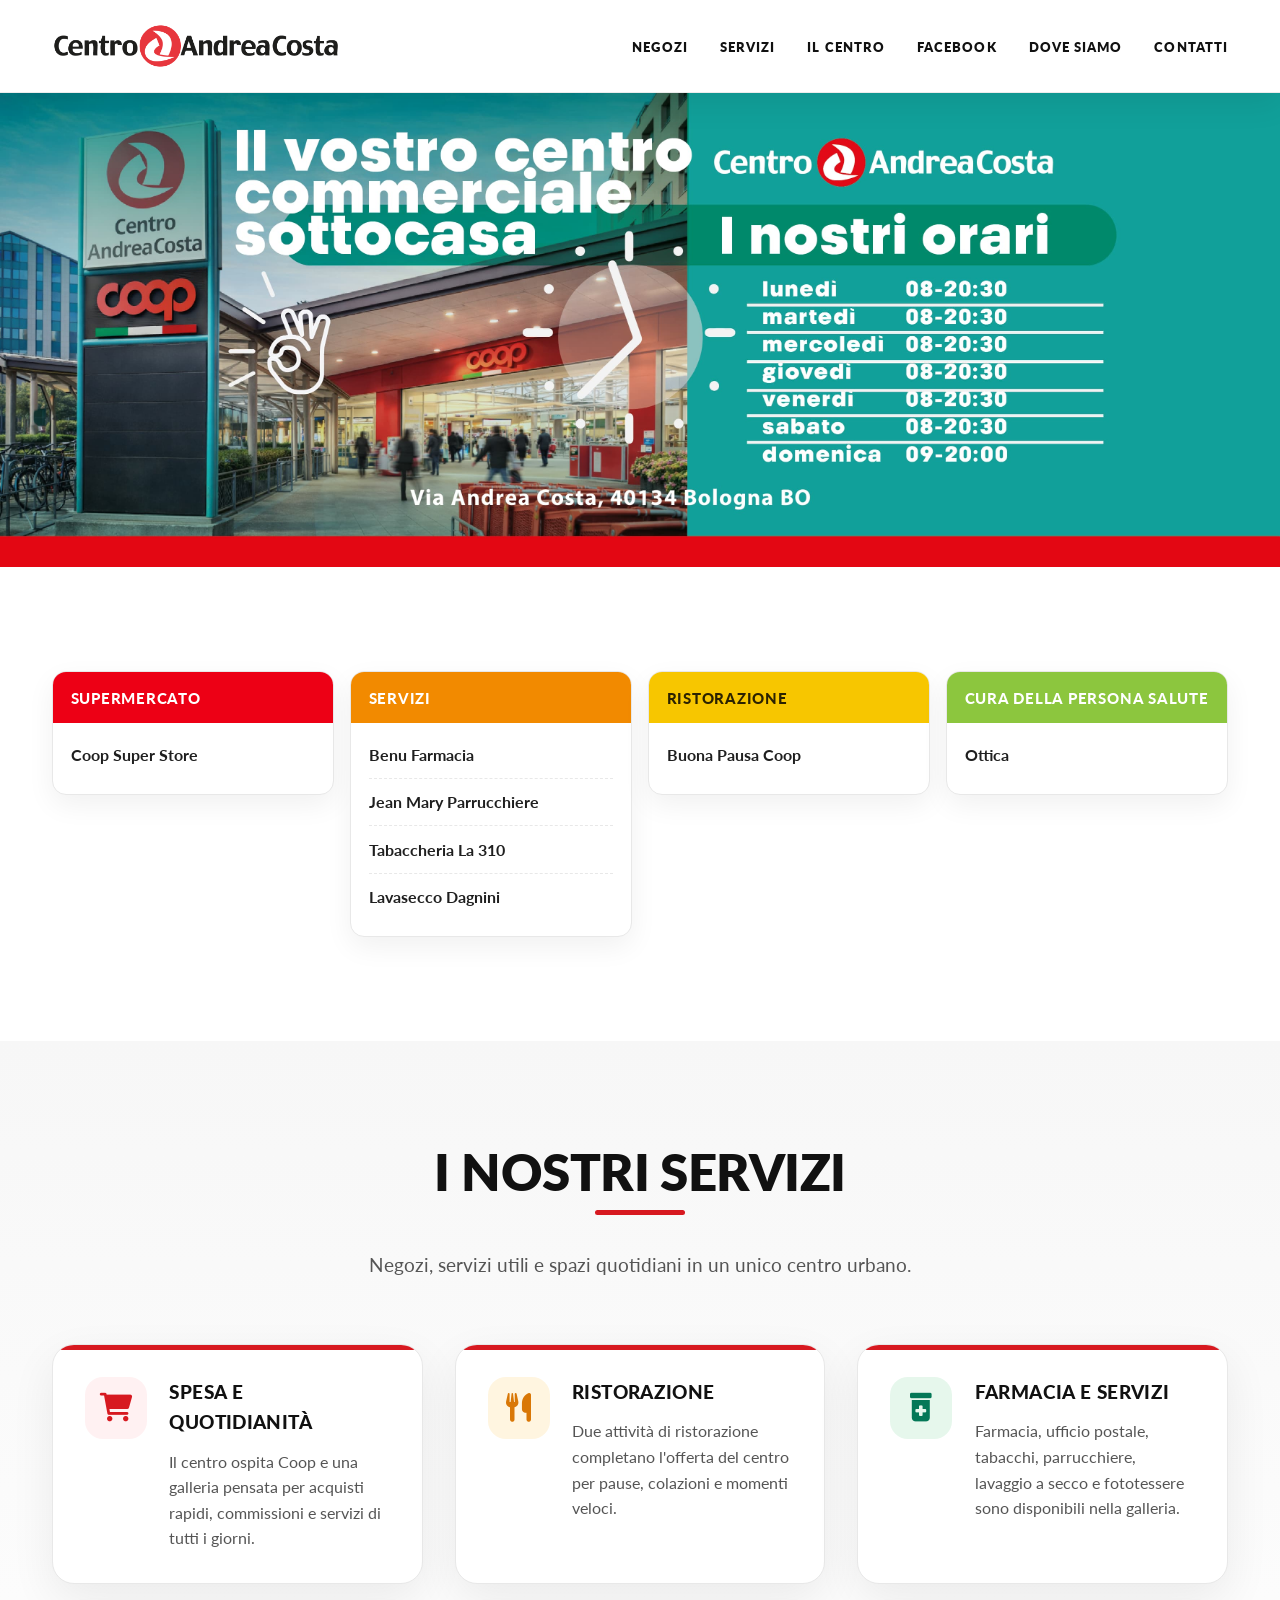
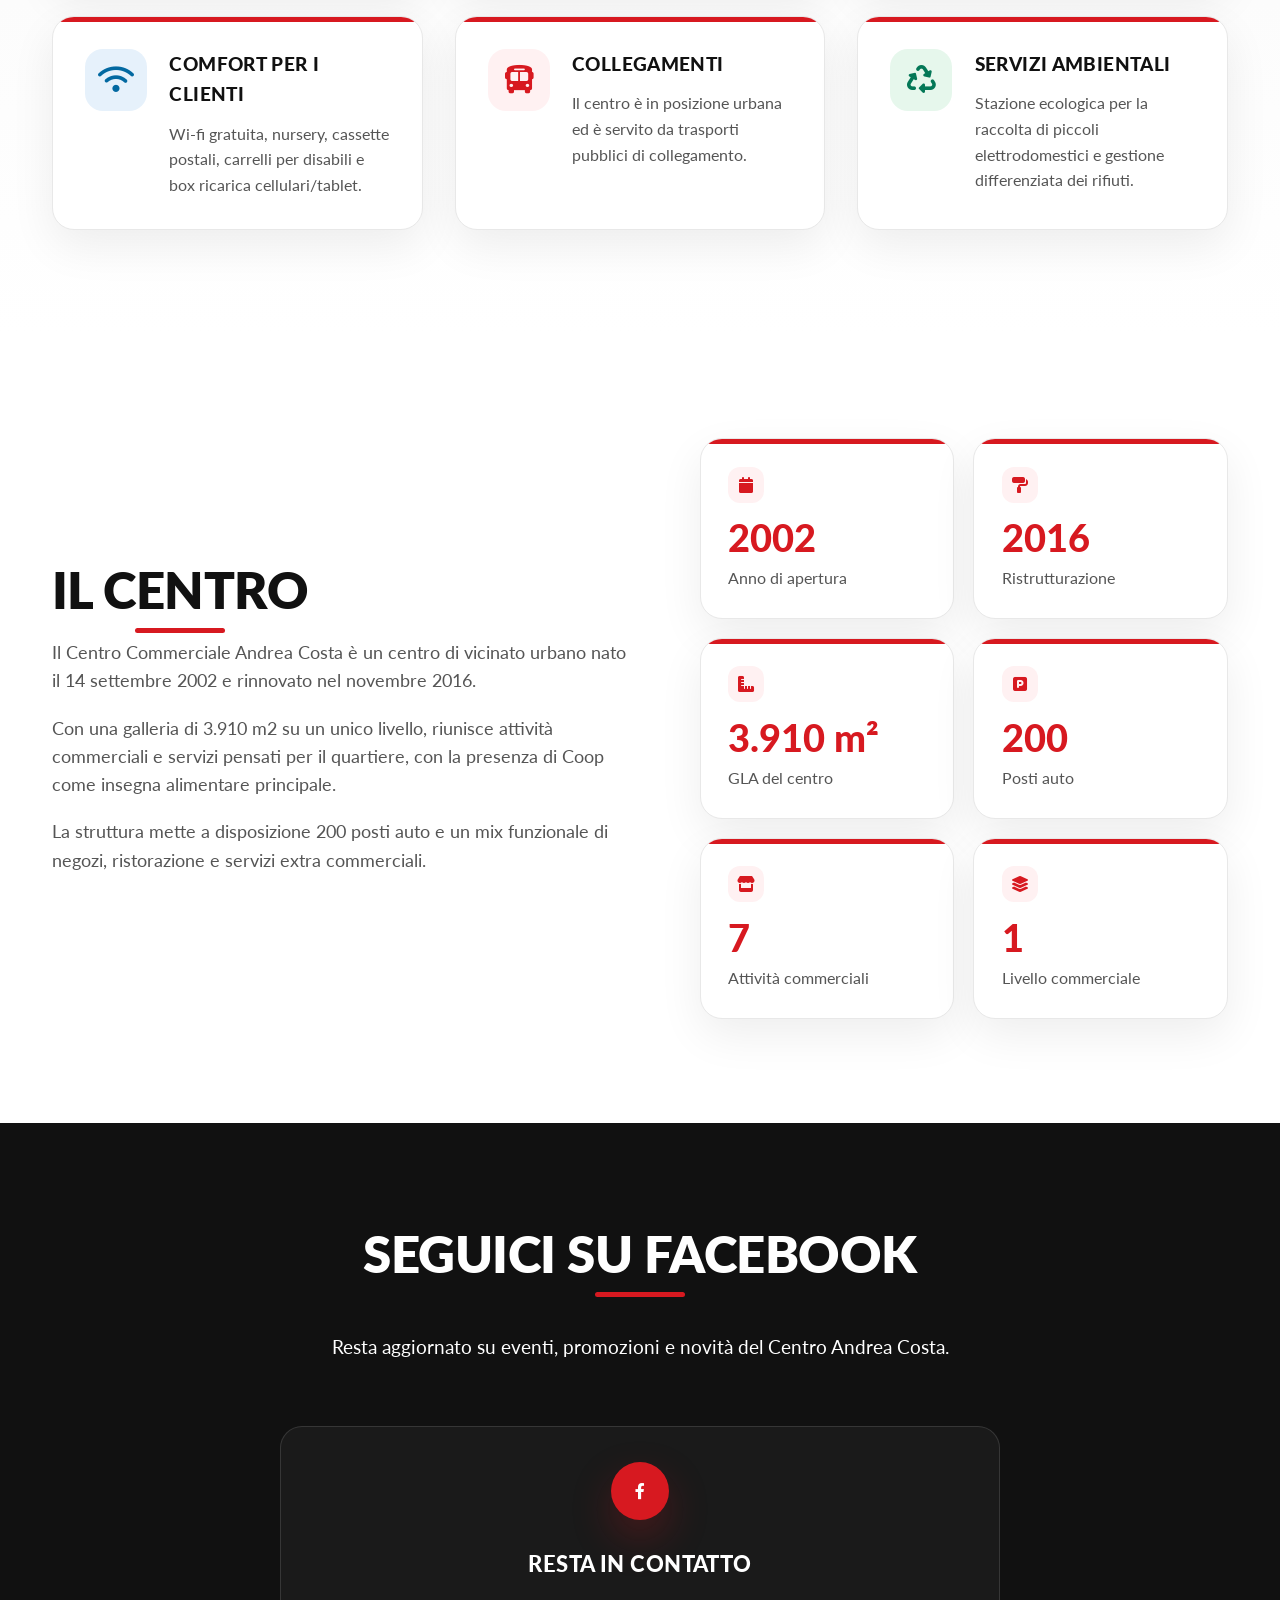
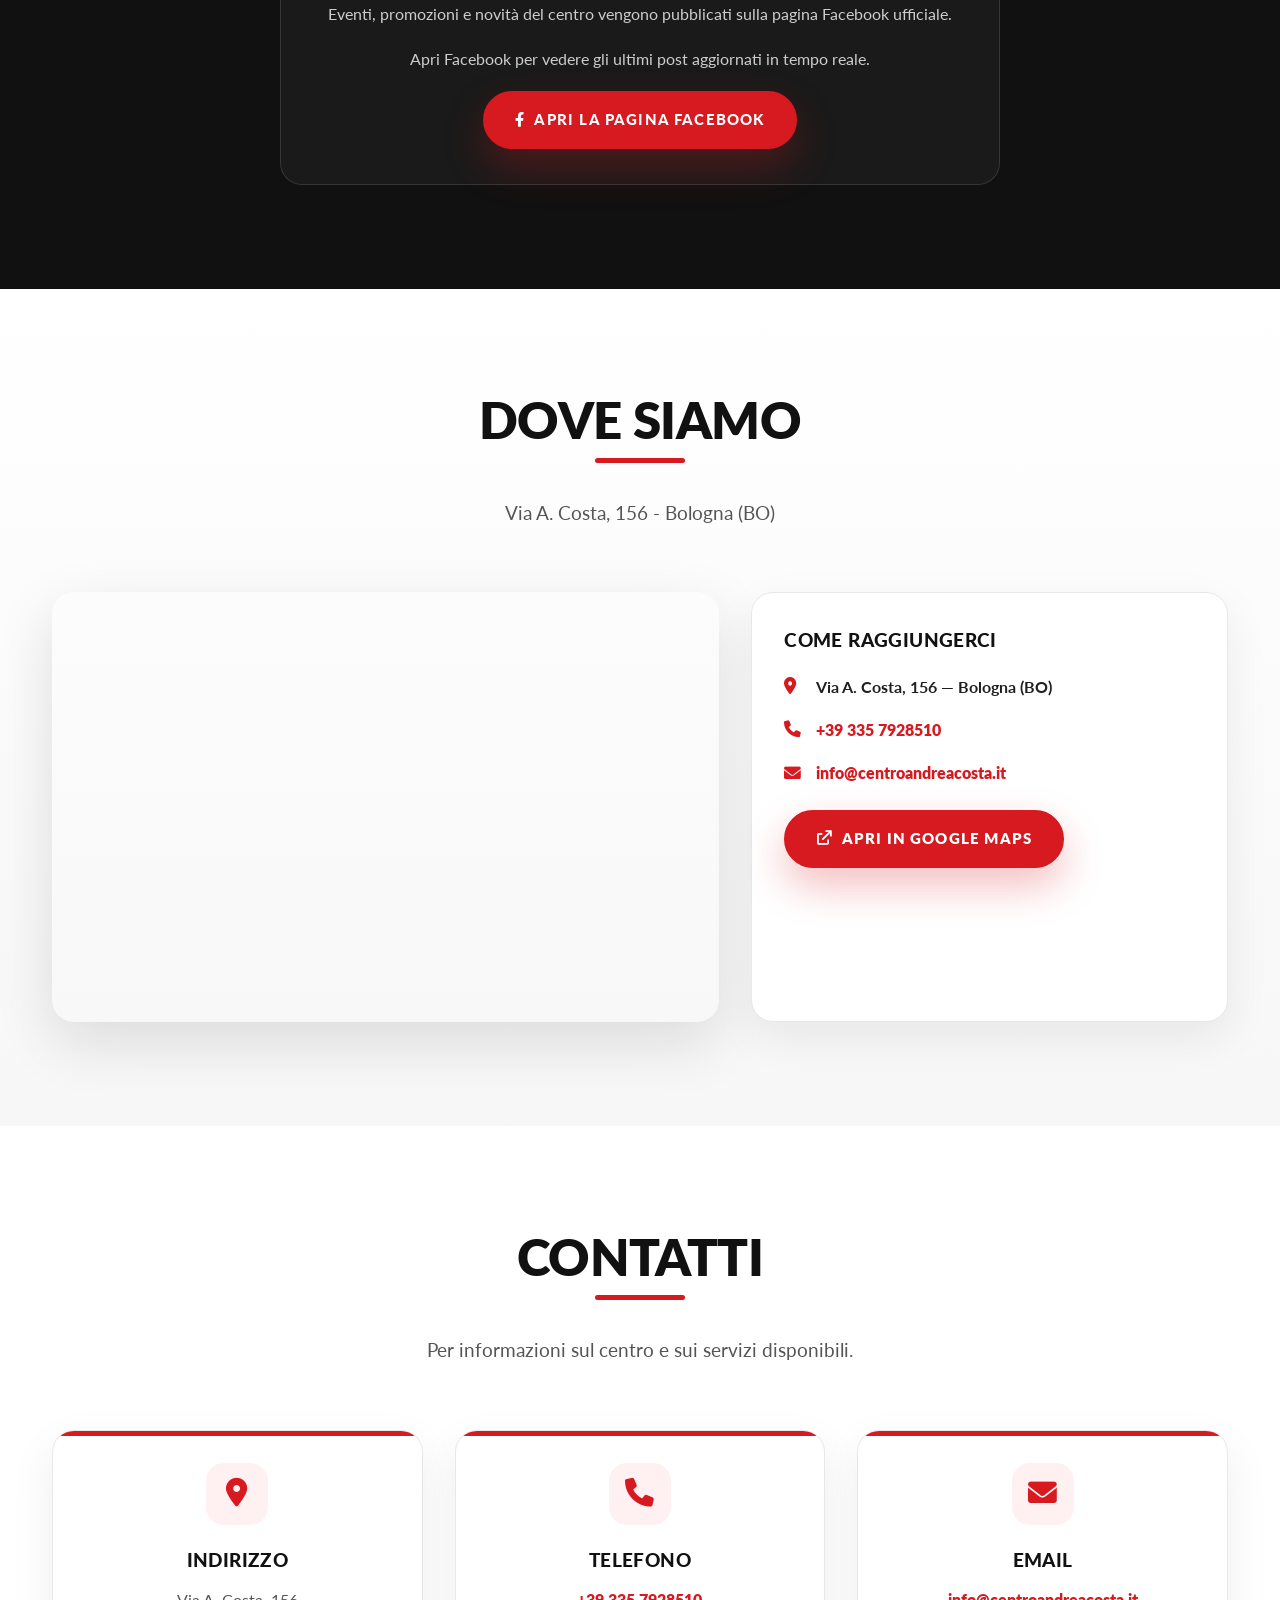
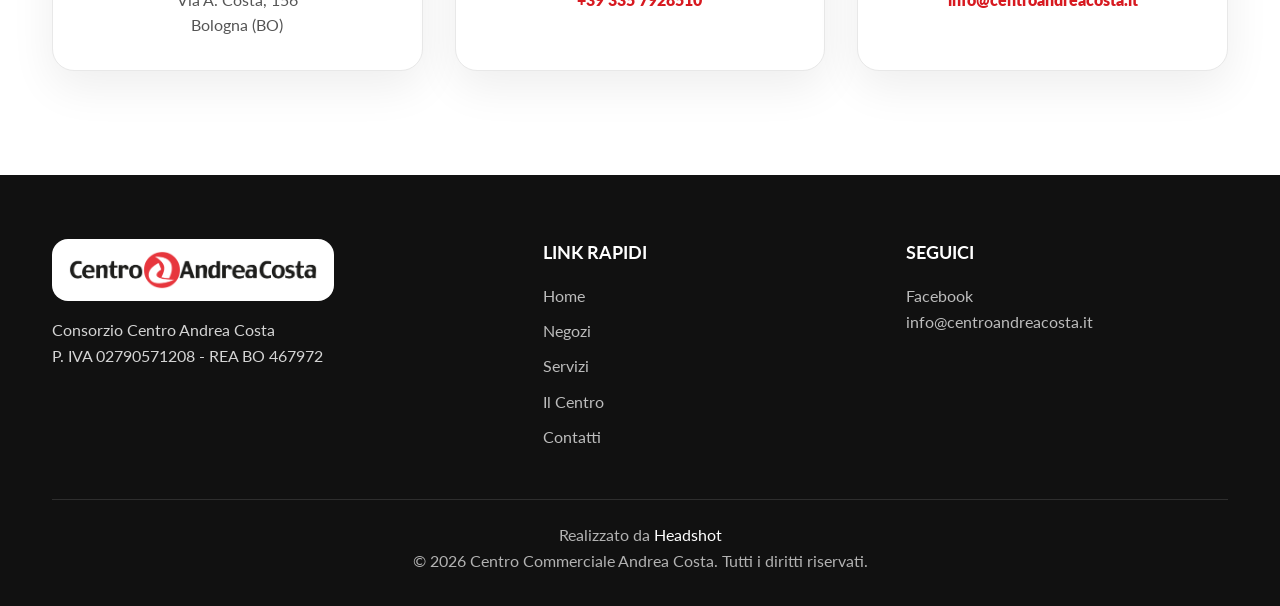
==== landing-costa/index.html @ 71405cd7 "fix contact links and facebook section" ====
<!DOCTYPE html>
<html lang="it">

<head>
    <meta charset="UTF-8">
    <meta name="viewport" content="width=device-width, initial-scale=1.0">
    <title>Centro Commerciale Andrea Costa - Bologna</title>
    <meta name="description" content="Centro Commerciale Andrea Costa a Bologna: negozi, servizi, Coop, contatti e aggiornamenti Facebook.">
    <link rel="preconnect" href="https://fonts.googleapis.com">
    <link rel="preconnect" href="https://fonts.gstatic.com" crossorigin>
    <link href="https://fonts.googleapis.com/css2?family=Lato:wght@300;400;700;900&display=swap" rel="stylesheet">
    <link rel="stylesheet" href="https://cdnjs.cloudflare.com/ajax/libs/font-awesome/6.0.0/css/all.min.css">
    <link rel="stylesheet" href="style.css">
</head>

<body>
    <header>
        <div class="container">
            <div class="logo">
                <a href="#home" aria-label="Centro Commerciale Andrea Costa">
                    <img src="assets/AC_loghi.png" alt="Centro Commerciale Andrea Costa">
                </a>
            </div>
            <button class="mobile-menu-btn" type="button" aria-label="Apri menu" aria-expanded="false" aria-controls="primary-nav">
                <i class="fas fa-bars" aria-hidden="true"></i>
            </button>
            <nav>
                <ul id="primary-nav">
                    <li><a href="#negozi">Negozi</a></li>
                    <li><a href="#servizi">Servizi</a></li>
                    <li><a href="#centro">Il Centro</a></li>
                    <li><a href="#facebook">Facebook</a></li>
                    <li><a href="#dove-siamo">Dove Siamo</a></li>
                    <li><a href="#contatti">Contatti</a></li>
                </ul>
            </nav>
        </div>
    </header>

    <section id="home" class="hero" aria-label="Centro Commerciale Andrea Costa">
        <img class="hero-banner" src="assets/costa-banner.jpg" alt="Centro Commerciale Andrea Costa" loading="eager" fetchpriority="high">
    </section>

    <section id="negozi" class="stores">
        <div class="container">
            <div class="stores-grid">
                <div class="store-group store-red">
                    <h3>Supermercato</h3>
                    <ul>
                        <li>Coop Super Store</li>
                    </ul>
                </div>
                <div class="store-group store-orange">
                    <h3>Servizi</h3>
                    <ul>
                        <li>Benu Farmacia</li>
                        <li>Jean Mary Parrucchiere</li>
                        <li>Tabaccheria La 310</li>
                        <li>Lavasecco Dagnini</li>
                    </ul>
                </div>
                <div class="store-group store-yellow">
                    <h3>Ristorazione</h3>
                    <ul>
                        <li>Buona Pausa Coop</li>
                    </ul>
                </div>
                <div class="store-group store-green">
                    <h3>Cura della persona salute</h3>
                    <ul>
                        <li>Ottica</li>
                    </ul>
                </div>
            </div>
        </div>
    </section>

    <section id="servizi" class="services">
        <div class="container">
            <div class="section-header">
                <h2 class="section-title">I Nostri Servizi</h2>
                <p class="section-subtitle">Negozi, servizi utili e spazi quotidiani in un unico centro urbano.</p>
            </div>
            <div class="services-grid">
                <article class="service-card">
                    <div class="icon-box"><i class="fas fa-cart-shopping" aria-hidden="true"></i></div>
                    <div class="service-content">
                        <h3>Spesa e quotidianità</h3>
                        <p>Il centro ospita Coop e una galleria pensata per acquisti rapidi, commissioni e servizi di tutti i giorni.</p>
                    </div>
                </article>
                <article class="service-card">
                    <div class="icon-box icon-box--amber"><i class="fas fa-utensils" aria-hidden="true"></i></div>
                    <div class="service-content">
                        <h3>Ristorazione</h3>
                        <p>Due attività di ristorazione completano l'offerta del centro per pause, colazioni e momenti veloci.</p>
                    </div>
                </article>
                <article class="service-card">
                    <div class="icon-box icon-box--mint"><i class="fas fa-prescription-bottle-medical" aria-hidden="true"></i></div>
                    <div class="service-content">
                        <h3>Farmacia e servizi</h3>
                        <p>Farmacia, ufficio postale, tabacchi, parrucchiere, lavaggio a secco e fototessere sono disponibili nella galleria.</p>
                    </div>
                </article>
                <article class="service-card">
                    <div class="icon-box icon-box--sky"><i class="fas fa-wifi" aria-hidden="true"></i></div>
                    <div class="service-content">
                        <h3>Comfort per i clienti</h3>
                        <p>Wi-fi gratuita, nursery, cassette postali, carrelli per disabili e box ricarica cellulari/tablet.</p>
                    </div>
                </article>
                <article class="service-card">
                    <div class="icon-box"><i class="fas fa-bus" aria-hidden="true"></i></div>
                    <div class="service-content">
                        <h3>Collegamenti</h3>
                        <p>Il centro è in posizione urbana ed è servito da trasporti pubblici di collegamento.</p>
                    </div>
                </article>
                <article class="service-card">
                    <div class="icon-box icon-box--mint"><i class="fas fa-recycle" aria-hidden="true"></i></div>
                    <div class="service-content">
                        <h3>Servizi ambientali</h3>
                        <p>Stazione ecologica per la raccolta di piccoli elettrodomestici e gestione differenziata dei rifiuti.</p>
                    </div>
                </article>
            </div>
        </div>
    </section>

    <section id="centro" class="about">
        <div class="container">
            <div class="about-grid">
                <div class="about-text">
                    <h2 class="section-title">Il Centro</h2>
                    <p>Il Centro Commerciale Andrea Costa è un centro di vicinato urbano nato il 14 settembre 2002 e rinnovato nel novembre 2016.</p>
                    <p>Con una galleria di 3.910 m2 su un unico livello, riunisce attività commerciali e servizi pensati per il quartiere, con la presenza di Coop come insegna alimentare principale.</p>
                    <p>La struttura mette a disposizione 200 posti auto e un mix funzionale di negozi, ristorazione e servizi extra commerciali.</p>
                </div>
                <div class="stats-grid">
                    <div class="stat-card">
                        <span class="stat-icon"><i class="fas fa-calendar" aria-hidden="true"></i></span>
                        <strong>2002</strong><p>Anno di apertura</p>
                    </div>
                    <div class="stat-card">
                        <span class="stat-icon"><i class="fas fa-paint-roller" aria-hidden="true"></i></span>
                        <strong>2016</strong><p>Ristrutturazione</p>
                    </div>
                    <div class="stat-card">
                        <span class="stat-icon"><i class="fas fa-ruler-combined" aria-hidden="true"></i></span>
                        <strong>3.910 m²</strong><p>GLA del centro</p>
                    </div>
                    <div class="stat-card">
                        <span class="stat-icon"><i class="fas fa-square-parking" aria-hidden="true"></i></span>
                        <strong>200</strong><p>Posti auto</p>
                    </div>
                    <div class="stat-card">
                        <span class="stat-icon"><i class="fas fa-store" aria-hidden="true"></i></span>
                        <strong>7</strong><p>Attività commerciali</p>
                    </div>
                    <div class="stat-card">
                        <span class="stat-icon"><i class="fas fa-layer-group" aria-hidden="true"></i></span>
                        <strong>1</strong><p>Livello commerciale</p>
                    </div>
                </div>
            </div>
        </div>
    </section>

    <section id="facebook" class="facebook">
        <div class="container">
            <div class="section-header">
                <h2 class="section-title">Seguici su Facebook</h2>
                <p class="section-subtitle">Resta aggiornato su eventi, promozioni e novità del Centro Andrea Costa.</p>
            </div>
            <div class="fb-info fb-info-single">
                <span class="fb-badge"><i class="fab fa-facebook-f" aria-hidden="true"></i></span>
                <h3>Resta in contatto</h3>
                <p>Eventi, promozioni e novità del centro vengono pubblicati sulla pagina Facebook ufficiale.</p>
                <p>Apri Facebook per vedere gli ultimi post aggiornati in tempo reale.</p>
                <a class="btn" href="https://www.facebook.com/CentroAndreaCosta/" target="_blank" rel="noopener noreferrer">
                    <i class="fab fa-facebook-f" aria-hidden="true"></i>Apri la pagina Facebook
                </a>
            </div>
        </div>
    </section>

    <section id="dove-siamo" class="location">
        <div class="container">
            <div class="section-header">
                <h2 class="section-title">Dove Siamo</h2>
                <p class="section-subtitle">Via A. Costa, 156 - Bologna (BO)</p>
            </div>
            <div class="location-grid">
                <iframe class="map-frame" title="Mappa Centro Commerciale Andrea Costa" loading="lazy" allowfullscreen src="https://www.google.com/maps?q=Via%20A.%20Costa%20156%20Bologna&output=embed"></iframe>
                <div class="location-card">
                    <h3>Come raggiungerci</h3>
                    <p class="row"><i class="fas fa-map-marker-alt" aria-hidden="true"></i>Via A. Costa, 156 &mdash; Bologna (BO)</p>
                    <p class="row"><i class="fas fa-phone" aria-hidden="true"></i><a href="tel:+393357928510">+39 335 7928510</a></p>
                    <p class="row"><i class="fas fa-envelope" aria-hidden="true"></i><a href="mailto:info@centroandreacosta.it">info@centroandreacosta.it</a></p>
                    <a class="btn" href="https://www.google.com/maps?q=Via+A.+Costa+156+Bologna" target="_blank" rel="noopener noreferrer">
                        <i class="fas fa-arrow-up-right-from-square" aria-hidden="true"></i>Apri in Google Maps
                    </a>
                </div>
            </div>
        </div>
    </section>

    <section id="contatti" class="contact">
        <div class="container">
            <div class="section-header">
                <h2 class="section-title">Contatti</h2>
                <p class="section-subtitle">Per informazioni sul centro e sui servizi disponibili.</p>
            </div>
            <div class="contact-grid">
                <div class="contact-card">
                    <div class="contact-icon"><i class="fas fa-map-marker-alt"></i></div>
                    <h3>Indirizzo</h3>
                    <p>Via A. Costa, 156<br>Bologna (BO)</p>
                </div>
                <div class="contact-card">
                    <div class="contact-icon"><i class="fas fa-phone"></i></div>
                    <h3>Telefono</h3>
                    <p><a href="tel:+393357928510">+39 335 7928510</a></p>
                </div>
                <div class="contact-card">
                    <div class="contact-icon"><i class="fas fa-envelope"></i></div>
                    <h3>Email</h3>
                    <p><a href="mailto:info@centroandreacosta.it">info@centroandreacosta.it</a></p>
                </div>
            </div>
        </div>
    </section>

    <footer>
        <div class="container">
            <div class="footer-content">
                <div class="footer-col">
                    <div class="footer-logo"><img src="assets/AC_loghi.png" alt="Centro Commerciale Andrea Costa"></div>
                    <p>Consorzio Centro Andrea Costa</p>
                    <p>P. IVA 02790571208 - REA BO 467972</p>
                </div>
                <div class="footer-col">
                    <h3>Link Rapidi</h3>
                    <ul>
                        <li><a href="#home">Home</a></li>
                        <li><a href="#negozi">Negozi</a></li>
                        <li><a href="#servizi">Servizi</a></li>
                        <li><a href="#centro">Il Centro</a></li>
                        <li><a href="#contatti">Contatti</a></li>
                    </ul>
                </div>
                <div class="footer-col">
                    <h3>Seguici</h3>
                    <p><a href="https://www.facebook.com/CentroAndreaCosta/" target="_blank" rel="noopener">Facebook</a></p>
                    <p><a href="mailto:info@centroandreacosta.it">info@centroandreacosta.it</a></p>
                </div>
            </div>
            <div class="footer-bottom">
                <p>Realizzato da <a href="https://www.headshotagency.it/" target="_blank" rel="noopener">Headshot</a></p>
                <p>&copy; <span id="current-year"></span> Centro Commerciale Andrea Costa. Tutti i diritti riservati.</p>
            </div>
        </div>
    </footer>

    <script src="script.js"></script>
</body>

</html>
---- landing-costa/style.css ----
:root {
    --primary-dark: #111111;
    --primary-red: #d71920;
    --accent-red: #ef233c;
    --text-dark: #1f1f1f;
    --text-medium: #555555;
    --text-light: #777777;
    --bg-white: #ffffff;
    --bg-light: #f7f7f7;
    --bg-soft-red: #fff1f2;
    --bg-soft-amber: #fff5e0;
    --bg-soft-mint: #e6f7ec;
    --bg-soft-sky: #e6f1fb;
    --tint-red: #d71920;
    --tint-amber: #d97706;
    --tint-mint: #047857;
    --tint-sky: #0369a1;
    --border-light: #e8e8e8;
    --font-main: 'Lato', 'Inter', -apple-system, BlinkMacSystemFont, sans-serif;
}

* {
    box-sizing: border-box;
    margin: 0;
    padding: 0;
}

html {
    scroll-behavior: smooth;
}

body {
    background: var(--bg-white);
    color: var(--text-dark);
    font-family: var(--font-main);
    line-height: 1.6;
    overflow-x: hidden;
}

.container {
    max-width: 1240px;
    margin: 0 auto;
    padding: 0 2rem;
}

:focus-visible {
    outline: 2px solid var(--primary-red);
    outline-offset: 3px;
    border-radius: 4px;
}

header {
    position: sticky;
    top: 0;
    z-index: 1000;
    background: rgba(255, 255, 255, 0.98);
    border-bottom: 1px solid rgba(17, 17, 17, 0.08);
    box-shadow: 0 10px 30px rgba(17, 17, 17, 0.08);
}

header .container {
    display: flex;
    align-items: center;
    justify-content: space-between;
    min-height: 92px;
}

.logo img {
    width: auto;
    height: 46px;
    display: block;
}

nav ul {
    display: flex;
    gap: 2rem;
    list-style: none;
}

nav a {
    color: var(--primary-dark);
    font-size: 0.84rem;
    font-weight: 800;
    letter-spacing: 0.08em;
    position: relative;
    text-decoration: none;
    text-transform: uppercase;
}

nav a::after {
    background: var(--primary-red);
    bottom: -8px;
    content: '';
    height: 3px;
    left: 0;
    position: absolute;
    transition: width 0.25s ease;
    width: 0;
}

nav a:hover::after,
nav a:focus-visible::after {
    width: 100%;
}

.mobile-menu-btn {
    background: none;
    border: 0;
    color: var(--primary-dark);
    cursor: pointer;
    display: none;
    font-size: 1.7rem;
}

.hero {
    background: var(--primary-dark);
    overflow: hidden;
    padding: 0;
    position: relative;
}

.hero-inner {
    position: relative;
    min-height: clamp(420px, 70vh, 640px);
    display: flex;
    align-items: flex-end;
    overflow: hidden;
}

.hero-banner {
    display: block;
    width: 100%;
    height: auto;
}

.hero-overlay {
    position: absolute;
    inset: 0;
    background: linear-gradient(180deg, rgba(0, 0, 0, 0.15) 0%, rgba(0, 0, 0, 0.55) 70%, rgba(17, 17, 17, 0.85) 100%);
}

.hero-content {
    position: relative;
    z-index: 1;
    color: var(--bg-white);
    padding: 3rem 0 3.5rem;
    width: 100%;
}

.hero-eyebrow {
    color: #ffb3b8;
    font-size: 0.82rem;
    font-weight: 900;
    letter-spacing: 0.18em;
    text-transform: uppercase;
    margin-bottom: 1rem;
}

.hero-title {
    color: var(--bg-white);
    font-size: clamp(2.4rem, 6vw, 4.4rem);
    font-weight: 900;
    letter-spacing: -0.02em;
    line-height: 1;
    margin-bottom: 1.4rem;
    text-transform: uppercase;
}

.hero-address {
    align-items: center;
    background: rgba(255, 255, 255, 0.12);
    border: 1px solid rgba(255, 255, 255, 0.18);
    border-radius: 999px;
    color: var(--bg-white);
    display: inline-flex;
    font-size: 0.95rem;
    font-weight: 700;
    gap: 0.55rem;
    margin-bottom: 1.8rem;
    padding: 0.55rem 1.1rem;
    backdrop-filter: blur(4px);
}

.hero-address i {
    color: #ffb3b8;
}

.hero-ctas {
    display: flex;
    flex-wrap: wrap;
    gap: 0.9rem;
}

.btn {
    background: var(--primary-red);
    border: 2px solid var(--primary-red);
    border-radius: 999px;
    box-shadow: 0 18px 40px rgba(215, 25, 32, 0.28);
    color: var(--bg-white);
    cursor: pointer;
    display: inline-flex;
    align-items: center;
    gap: 0.55rem;
    font-size: 0.92rem;
    font-weight: 900;
    letter-spacing: 0.08em;
    padding: 0.95rem 1.9rem;
    text-decoration: none;
    text-transform: uppercase;
    transition: transform 0.25s ease, box-shadow 0.25s ease, background 0.25s ease, color 0.25s ease, border-color 0.25s ease;
}

.btn:hover {
    background: var(--accent-red);
    border-color: var(--accent-red);
    box-shadow: 0 22px 52px rgba(215, 25, 32, 0.38);
    transform: translateY(-3px);
}

.btn-ghost {
    background: transparent;
    border-color: rgba(255, 255, 255, 0.7);
    box-shadow: none;
    color: var(--bg-white);
}

.btn-ghost:hover {
    background: var(--bg-white);
    border-color: var(--bg-white);
    color: var(--primary-dark);
    box-shadow: 0 18px 40px rgba(0, 0, 0, 0.25);
}

section {
    padding: 6.5rem 0;
}

.section-header {
    margin: 0 auto 4rem;
    max-width: 760px;
    text-align: center;
}

.section-title {
    color: var(--primary-dark);
    display: inline-block;
    font-size: clamp(2.2rem, 4vw, 3.3rem);
    font-weight: 800;
    letter-spacing: -0.01em;
    line-height: 1.05;
    margin-bottom: 1.4rem;
    position: relative;
    text-transform: uppercase;
}

.section-title::after {
    background: var(--primary-red);
    border-radius: 999px;
    bottom: -16px;
    content: '';
    height: 5px;
    left: 50%;
    position: absolute;
    transform: translateX(-50%);
    width: 90px;
}

.section-subtitle {
    color: var(--text-medium);
    font-size: 1.18rem;
    margin-top: 1.8rem;
}

.stores {
    background: var(--bg-white);
}

.stores-grid {
    align-items: start;
    display: grid;
    gap: 1rem;
    grid-template-columns: repeat(auto-fit, minmax(200px, 1fr));
}

.store-group {
    background: var(--bg-white);
    border: 1px solid var(--border-light);
    border-radius: 14px;
    box-shadow: 0 10px 28px rgba(17, 17, 17, 0.06);
    display: flex;
    flex-direction: column;
    overflow: hidden;
    transition: transform 0.25s ease, box-shadow 0.25s ease;
}

.store-group:hover {
    box-shadow: 0 18px 44px rgba(17, 17, 17, 0.12);
    transform: translateY(-4px);
}

.store-group h3 {
    color: var(--bg-white);
    font-size: 0.95rem;
    font-weight: 900;
    letter-spacing: 0.05em;
    padding: 0.85rem 1.1rem;
    text-transform: uppercase;
}

.store-group ul {
    flex: 1;
    list-style: none;
    padding: 0.5rem 1.15rem 1rem;
}

.store-group li {
    border-bottom: 1px dashed var(--border-light);
    color: var(--text-dark);
    font-size: 1rem;
    font-weight: 700;
    padding: 0.65rem 0;
}

.store-group li:last-child {
    border-bottom: 0;
}

.store-red h3 { background: #ed0015; }
.store-orange h3 { background: #f28a00; }
.store-yellow h3 { background: #f7c600; color: #2b2200; }
.store-green h3 { background: #8cc63e; }
.store-pink h3 { background: #dc4f9b; }

.services {
    background: linear-gradient(180deg, var(--bg-light), var(--bg-white));
}

.services-grid {
    display: grid;
    gap: 2rem;
    grid-template-columns: repeat(auto-fit, minmax(290px, 1fr));
}

.service-card,
.stat-card,
.contact-card {
    background: var(--bg-white);
    border: 1px solid var(--border-light);
    border-radius: 22px;
    box-shadow: 0 16px 45px rgba(17, 17, 17, 0.07);
    overflow: hidden;
    position: relative;
    transition: transform 0.25s ease, box-shadow 0.25s ease, border-color 0.25s ease;
}

.service-card {
    display: flex;
    gap: 1.4rem;
    padding: 2rem;
}

.service-card::before,
.stat-card::before,
.contact-card::before {
    background: var(--primary-red);
    content: '';
    height: 5px;
    left: 0;
    position: absolute;
    right: 0;
    top: 0;
}

.service-card:hover,
.stat-card:hover,
.contact-card:hover {
    border-color: rgba(215, 25, 32, 0.28);
    box-shadow: 0 22px 60px rgba(17, 17, 17, 0.12);
    transform: translateY(-6px);
}

.icon-box,
.contact-icon {
    align-items: center;
    background: var(--bg-soft-red);
    border-radius: 18px;
    color: var(--primary-red);
    display: flex;
    flex: 0 0 62px;
    height: 62px;
    justify-content: center;
    width: 62px;
}

.icon-box--amber { background: var(--bg-soft-amber); color: var(--tint-amber); }
.icon-box--mint  { background: var(--bg-soft-mint);  color: var(--tint-mint); }
.icon-box--sky   { background: var(--bg-soft-sky);   color: var(--tint-sky); }

.icon-box i,
.contact-icon i {
    font-size: 1.8rem;
}

.service-content h3,
.contact-card h3 {
    color: var(--primary-dark);
    font-size: 1.18rem;
    font-weight: 900;
    letter-spacing: 0.02em;
    margin-bottom: 0.7rem;
    text-transform: uppercase;
}

.service-content p,
.contact-card p,
.stat-card p,
.about-text p {
    color: var(--text-medium);
}

.about {
    background: var(--bg-white);
}

.about-grid {
    align-items: center;
    display: grid;
    gap: 4rem;
    grid-template-columns: 1.05fr 0.95fr;
}

.about-text p {
    font-size: 1.1rem;
    margin-bottom: 1.2rem;
}

.stats-grid {
    display: grid;
    gap: 1.2rem;
    grid-template-columns: repeat(2, minmax(0, 1fr));
}

.stat-card {
    padding: 1.7rem;
}

.stat-card .stat-icon {
    align-items: center;
    background: var(--bg-soft-red);
    border-radius: 12px;
    color: var(--primary-red);
    display: inline-flex;
    height: 36px;
    justify-content: center;
    margin-bottom: 0.9rem;
    width: 36px;
}

.stat-card .stat-icon i {
    font-size: 1rem;
}

.stat-card strong {
    color: var(--primary-red);
    display: block;
    font-size: clamp(1.8rem, 3.2vw, 2.4rem);
    font-variant-numeric: tabular-nums;
    font-weight: 900;
    line-height: 1.05;
    margin-bottom: 0.5rem;
    word-break: break-word;
}

.stat-card.stat-text strong {
    font-size: clamp(1.15rem, 2.2vw, 1.55rem);
    letter-spacing: -0.01em;
}

.facebook {
    background: var(--primary-dark);
    color: var(--bg-white);
}

.facebook .section-title,
.facebook .section-subtitle {
    color: var(--bg-white);
}

.fb-grid {
    align-items: stretch;
    display: grid;
    gap: 2.5rem;
    grid-template-columns: 1fr;
}

.facebook-frame {
    background: transparent;
    border-radius: 14px;
    box-shadow: 0 24px 70px rgba(0, 0, 0, 0.28);
    margin: 0 auto;
    max-width: 500px;
    overflow: hidden;
    width: 100%;
}

.facebook-timeline {
    background: var(--bg-white);
    border: 0;
    border-radius: 14px;
    display: block;
    height: 720px;
    width: 100%;
}

.fb-info {
    background: rgba(255, 255, 255, 0.04);
    border: 1px solid rgba(255, 255, 255, 0.12);
    border-radius: 22px;
    color: rgba(255, 255, 255, 0.86);
    display: flex;
    flex-direction: column;
    gap: 1.2rem;
    justify-content: center;
    padding: 2.2rem;
}

.fb-info h3 {
    color: var(--bg-white);
    font-size: 1.4rem;
    font-weight: 900;
    letter-spacing: 0.02em;
    text-transform: uppercase;
}

.fb-info p {
    color: rgba(255, 255, 255, 0.78);
    font-size: 1.02rem;
}

.fb-info .btn {
    align-self: flex-start;
}

.fb-info-single {
    margin: 0 auto;
    max-width: 720px;
    text-align: center;
}

.fb-info-single .btn {
    align-self: center;
}

.fb-badge {
    align-items: center;
    background: var(--primary-red);
    border-radius: 50%;
    box-shadow: 0 18px 40px rgba(215, 25, 32, 0.25);
    color: var(--bg-white);
    display: inline-flex;
    height: 58px;
    justify-content: center;
    margin: 0 auto 0.4rem;
    width: 58px;
}

@media (min-width: 900px) {
    .fb-grid {
        grid-template-columns: minmax(0, 500px) 1fr;
    }

    .facebook-frame {
        margin: 0;
    }
}

.location {
    background: linear-gradient(180deg, var(--bg-white), var(--bg-light));
}

.location-grid {
    align-items: stretch;
    display: grid;
    gap: 2rem;
    grid-template-columns: 1fr;
}

.map-frame {
    border: 0;
    border-radius: 22px;
    box-shadow: 0 20px 60px rgba(17, 17, 17, 0.12);
    height: 430px;
    width: 100%;
}

.location-card {
    background: var(--bg-white);
    border: 1px solid var(--border-light);
    border-radius: 22px;
    box-shadow: 0 16px 45px rgba(17, 17, 17, 0.07);
    display: flex;
    flex-direction: column;
    gap: 1.1rem;
    padding: 2rem;
}

.location-card h3 {
    color: var(--primary-dark);
    font-size: 1.2rem;
    font-weight: 900;
    letter-spacing: 0.02em;
    text-transform: uppercase;
}

.location-card .row {
    align-items: center;
    color: var(--text-dark);
    display: flex;
    font-weight: 700;
    gap: 0.8rem;
}

.location-card .row i {
    color: var(--primary-red);
    font-size: 1.05rem;
    width: 1.2rem;
}

.location-card a {
    color: var(--primary-red);
    font-weight: 800;
    text-decoration: none;
}

.location-card .btn {
    align-self: flex-start;
    color: var(--bg-white);
    margin-top: 0.4rem;
}

.location-card .btn:hover {
    color: var(--bg-white);
}

@media (min-width: 900px) {
    .location-grid {
        grid-template-columns: 1.4fr 1fr;
    }
}

.contact {
    background: var(--bg-white);
}

.contact-grid {
    display: grid;
    gap: 2rem;
    grid-template-columns: repeat(auto-fit, minmax(250px, 1fr));
}

.contact-card {
    padding: 2rem;
    text-align: center;
}

.contact-icon {
    margin: 0 auto 1.3rem;
}

.contact-card a {
    color: var(--primary-red);
    font-weight: 800;
    text-decoration: none;
}

footer {
    background: var(--primary-dark);
    color: rgba(255, 255, 255, 0.82);
    padding: 4rem 0 2rem;
}

.footer-content {
    display: grid;
    gap: 2.5rem;
    grid-template-columns: 1.4fr 1fr 1fr;
    margin-bottom: 2.5rem;
}

.footer-logo {
    background: var(--bg-white);
    border-radius: 16px;
    display: inline-flex;
    margin-bottom: 1rem;
    padding: 0.7rem 1rem;
}

.footer-logo img {
    height: 40px;
    width: auto;
}

.footer-col h3 {
    color: var(--bg-white);
    font-size: 1.1rem;
    margin-bottom: 1rem;
    text-transform: uppercase;
}

.footer-col ul {
    list-style: none;
}

.footer-col li {
    margin-bottom: 0.6rem;
}

.footer-col a {
    color: rgba(255, 255, 255, 0.72);
    text-decoration: none;
}

.footer-col a:hover {
    color: #ffb3b8;
}

.footer-bottom {
    border-top: 1px solid rgba(255, 255, 255, 0.12);
    color: rgba(255, 255, 255, 0.68);
    padding-top: 1.4rem;
    text-align: center;
}

.footer-bottom a {
    color: var(--bg-white);
    text-decoration: none;
}

@media (max-width: 992px) {
    .about-grid {
        grid-template-columns: 1fr;
    }

    .footer-content {
        grid-template-columns: 1fr 1fr;
    }
}

@media (max-width: 768px) {
    header .container {
        min-height: 78px;
    }

    .logo img {
        height: 38px;
    }

    .mobile-menu-btn {
        display: block;
    }

    nav ul {
        background: var(--bg-white);
        box-shadow: 0 18px 40px rgba(17, 17, 17, 0.12);
        display: none;
        flex-direction: column;
        gap: 1rem;
        left: 0;
        padding: 1.4rem 2rem 2rem;
        position: absolute;
        right: 0;
        top: 100%;
    }

    nav ul.active {
        display: flex;
    }

    nav a::after {
        display: none;
    }

    section {
        padding: 4.5rem 0;
    }

    .container {
        padding: 0 1.25rem;
    }

    .hero-inner {
        min-height: clamp(380px, 80vh, 560px);
        align-items: center;
        text-align: center;
    }

    .hero-content {
        padding: 2rem 0;
    }

    .hero-ctas {
        justify-content: center;
    }

    .service-card {
        flex-direction: column;
    }

    .stats-grid,
    .footer-content {
        grid-template-columns: 1fr;
    }

    .map-frame {
        height: 340px;
    }
}
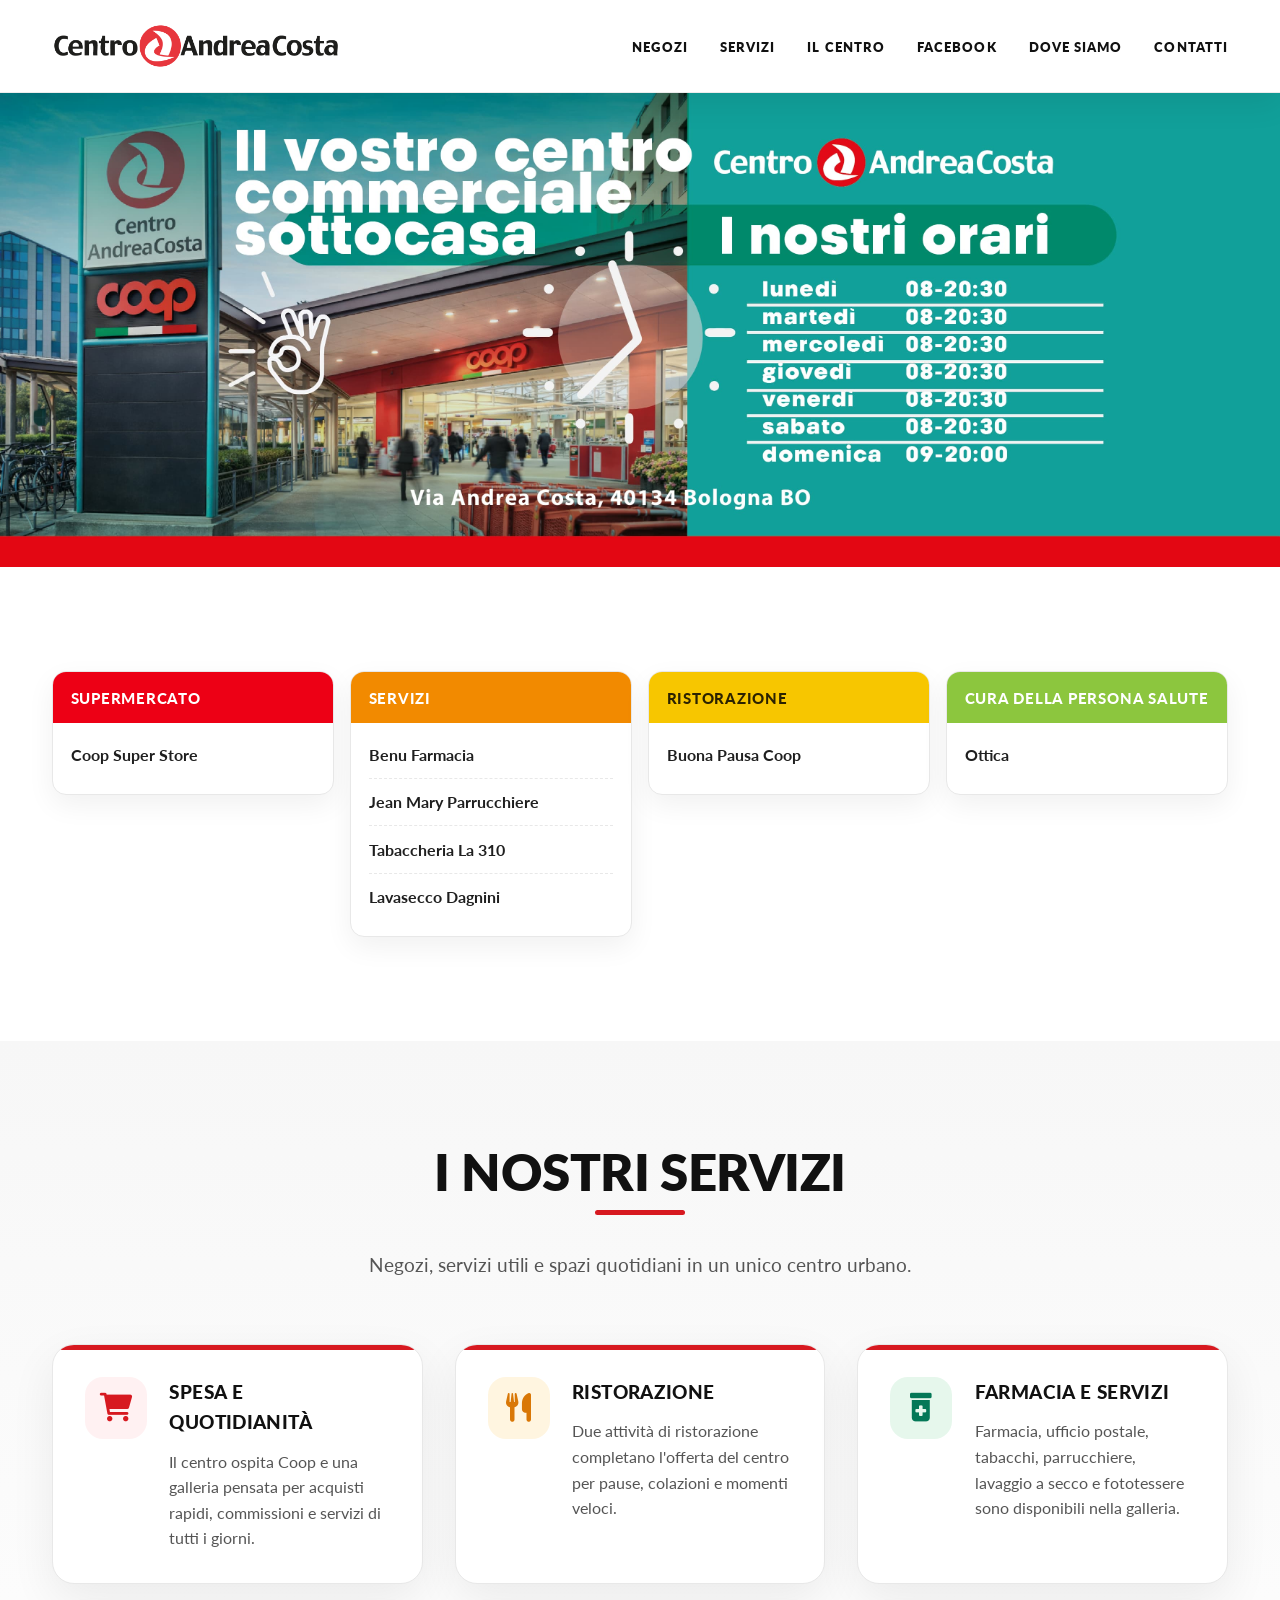
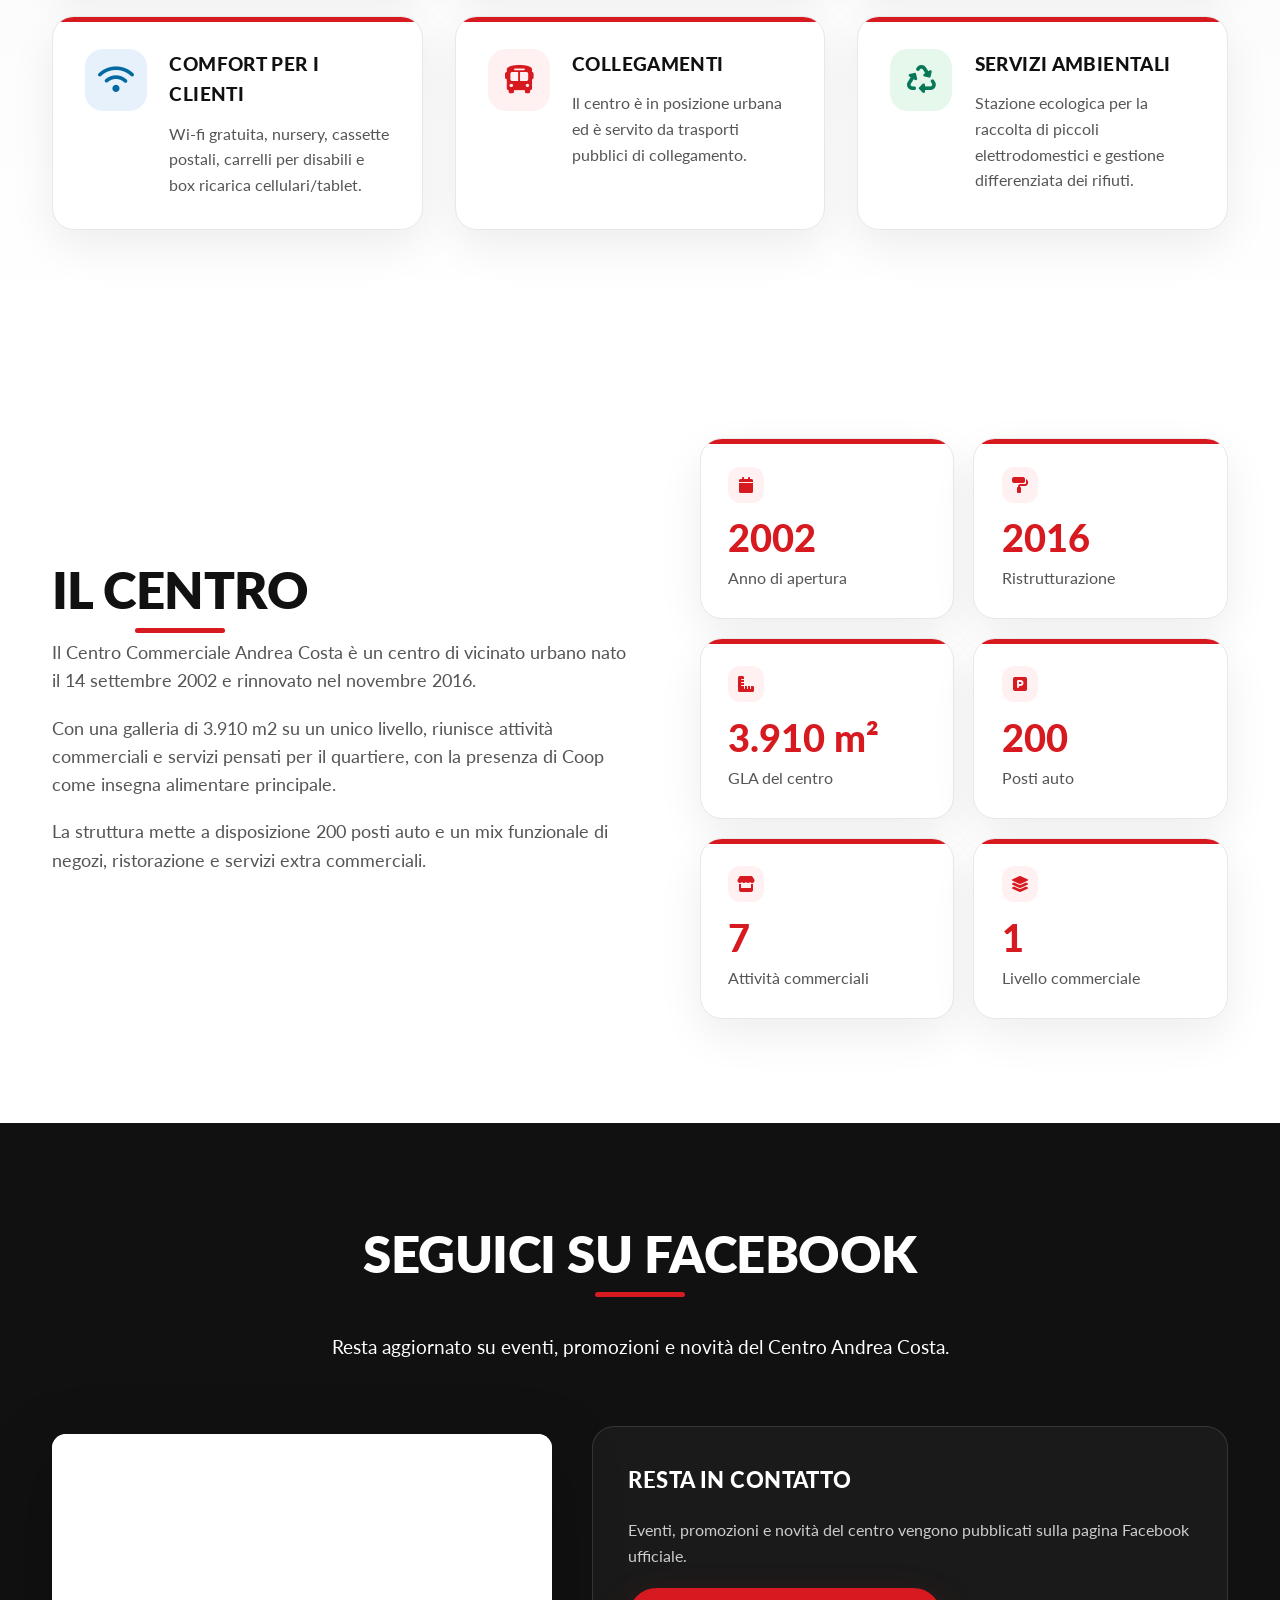
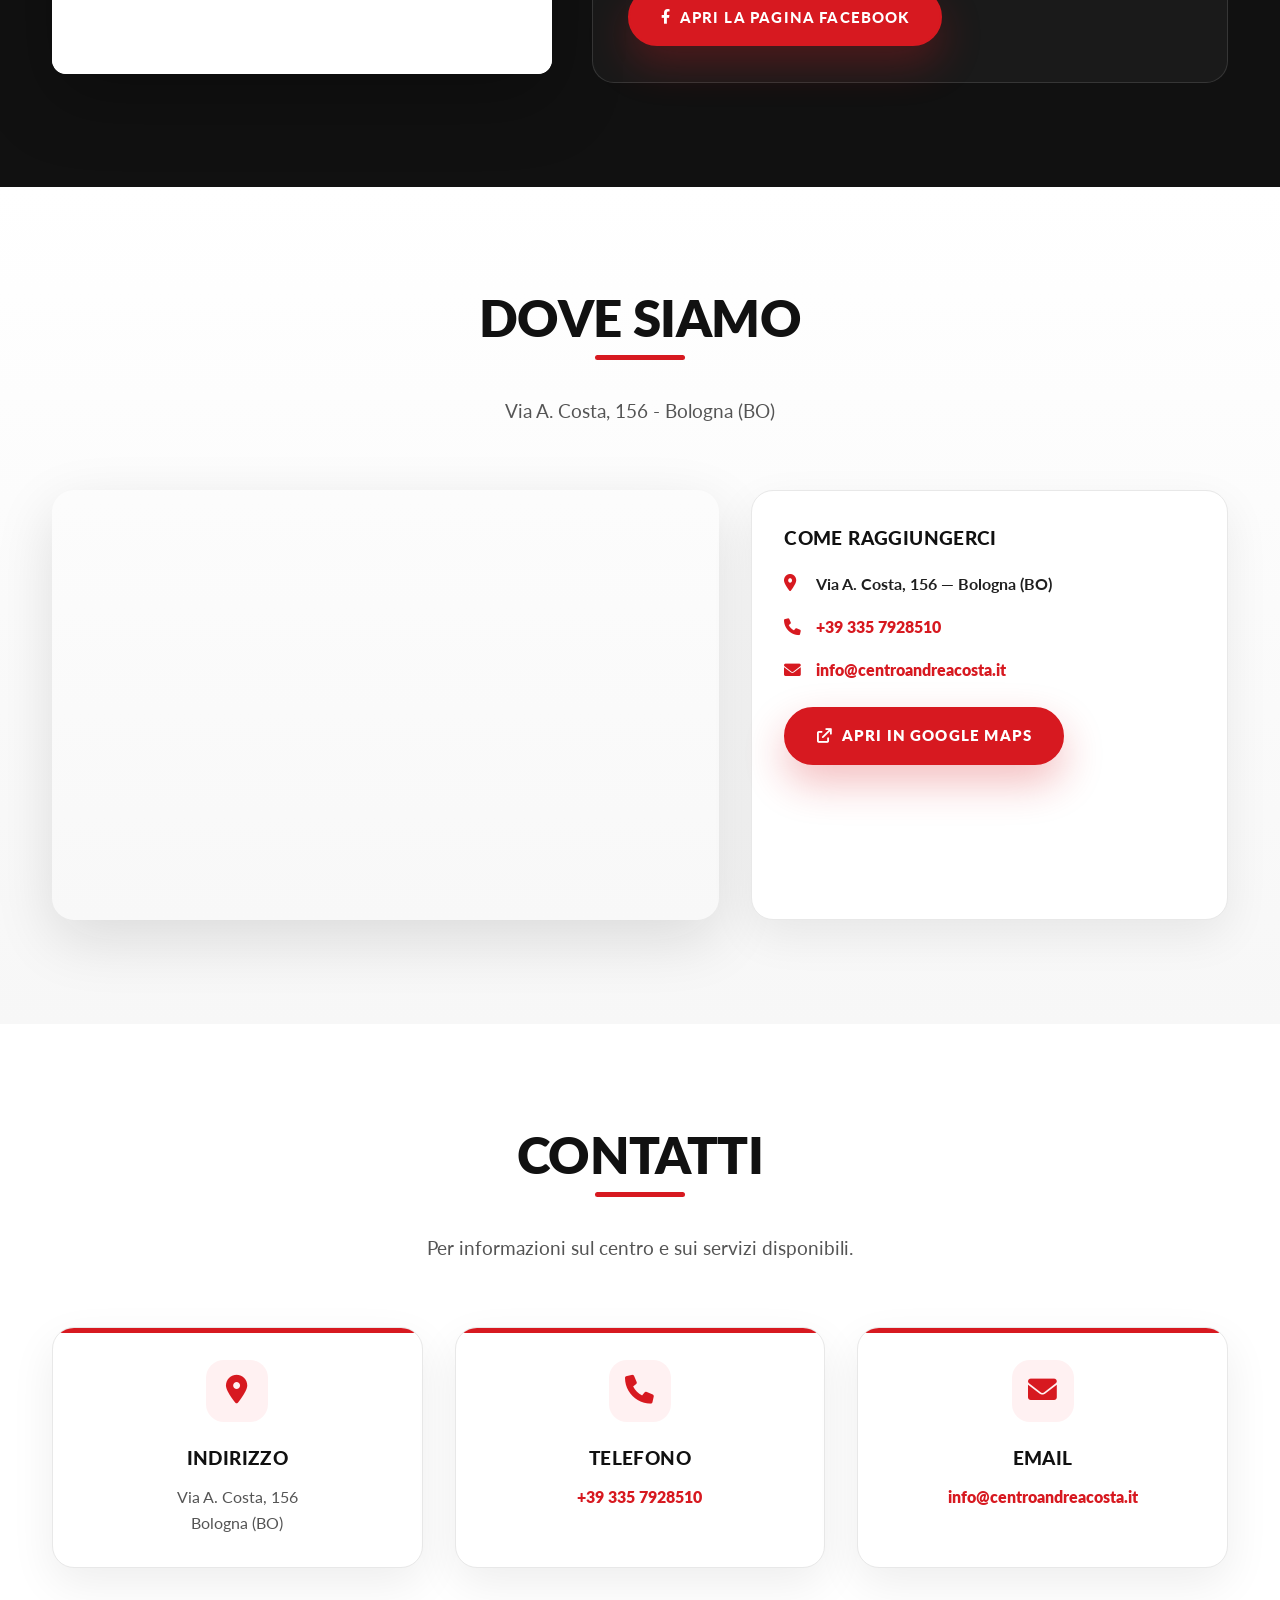
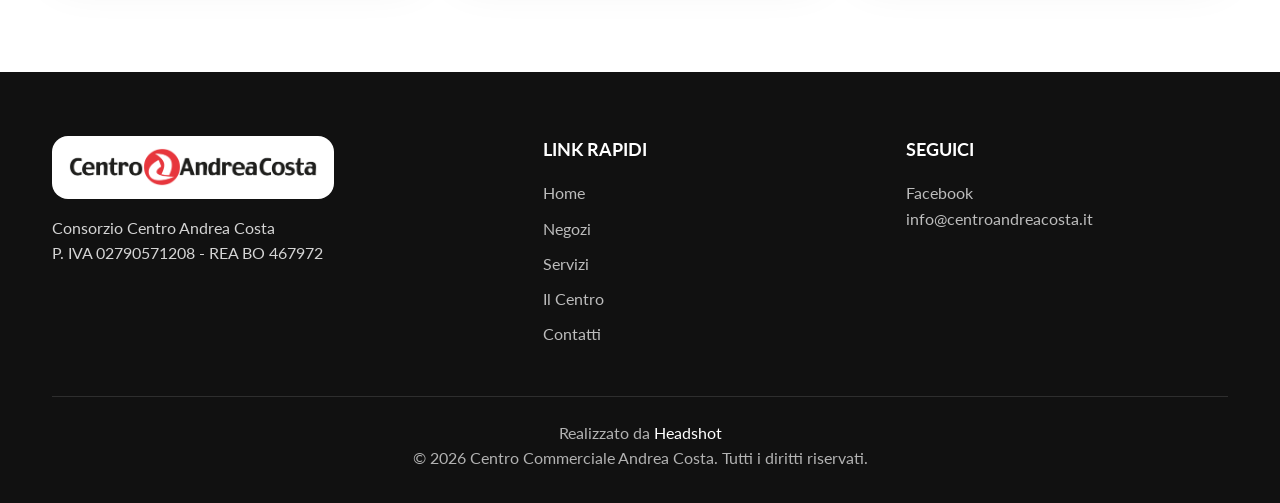
==== commit 536a694d: "restore basic facebook page cards" ====
--- a/landing-costa/index.html
+++ b/landing-costa/index.html
@@ -173,14 +173,17 @@
                 <h2 class="section-title">Seguici su Facebook</h2>
                 <p class="section-subtitle">Resta aggiornato su eventi, promozioni e novità del Centro Andrea Costa.</p>
             </div>
-            <div class="fb-info fb-info-single">
-                <span class="fb-badge"><i class="fab fa-facebook-f" aria-hidden="true"></i></span>
-                <h3>Resta in contatto</h3>
-                <p>Eventi, promozioni e novità del centro vengono pubblicati sulla pagina Facebook ufficiale.</p>
-                <p>Apri Facebook per vedere gli ultimi post aggiornati in tempo reale.</p>
-                <a class="btn" href="https://www.facebook.com/CentroAndreaCosta/" target="_blank" rel="noopener noreferrer">
-                    <i class="fab fa-facebook-f" aria-hidden="true"></i>Apri la pagina Facebook
-                </a>
+            <div class="fb-grid fb-grid-basic">
+                <div class="facebook-frame facebook-frame-basic">
+                    <iframe class="facebook-page-card" title="Facebook Centro Andrea Costa" loading="lazy" allow="autoplay; clipboard-write; encrypted-media; picture-in-picture; web-share" src="https://www.facebook.com/plugins/page.php?href=https%3A%2F%2Fwww.facebook.com%2FCentroAndreaCosta%2F&tabs=&width=500&height=240&small_header=false&adapt_container_width=true&hide_cover=false&show_facepile=true"></iframe>
+                </div>
+                <div class="fb-info">
+                    <h3>Resta in contatto</h3>
+                    <p>Eventi, promozioni e novità del centro vengono pubblicati sulla pagina Facebook ufficiale.</p>
+                    <a class="btn" href="https://www.facebook.com/CentroAndreaCosta/" target="_blank" rel="noopener noreferrer">
+                        <i class="fab fa-facebook-f" aria-hidden="true"></i>Apri la pagina Facebook
+                    </a>
+                </div>
             </div>
         </div>
     </section>
--- a/landing-costa/style.css
+++ b/landing-costa/style.css
@@ -503,6 +503,10 @@
     width: 100%;
 }
 
+.facebook-frame-basic {
+    background: var(--bg-white);
+}
+
 .facebook-timeline {
     background: var(--bg-white);
     border: 0;
@@ -512,6 +516,15 @@
     width: 100%;
 }
 
+.facebook-page-card {
+    background: var(--bg-white);
+    border: 0;
+    border-radius: 14px;
+    display: block;
+    height: 240px;
+    width: 100%;
+}
+
 .fb-info {
     background: rgba(255, 255, 255, 0.04);
     border: 1px solid rgba(255, 255, 255, 0.12);
@@ -567,6 +580,10 @@
 @media (min-width: 900px) {
     .fb-grid {
         grid-template-columns: minmax(0, 500px) 1fr;
+    }
+
+    .fb-grid-basic {
+        align-items: center;
     }
 
     .facebook-frame {
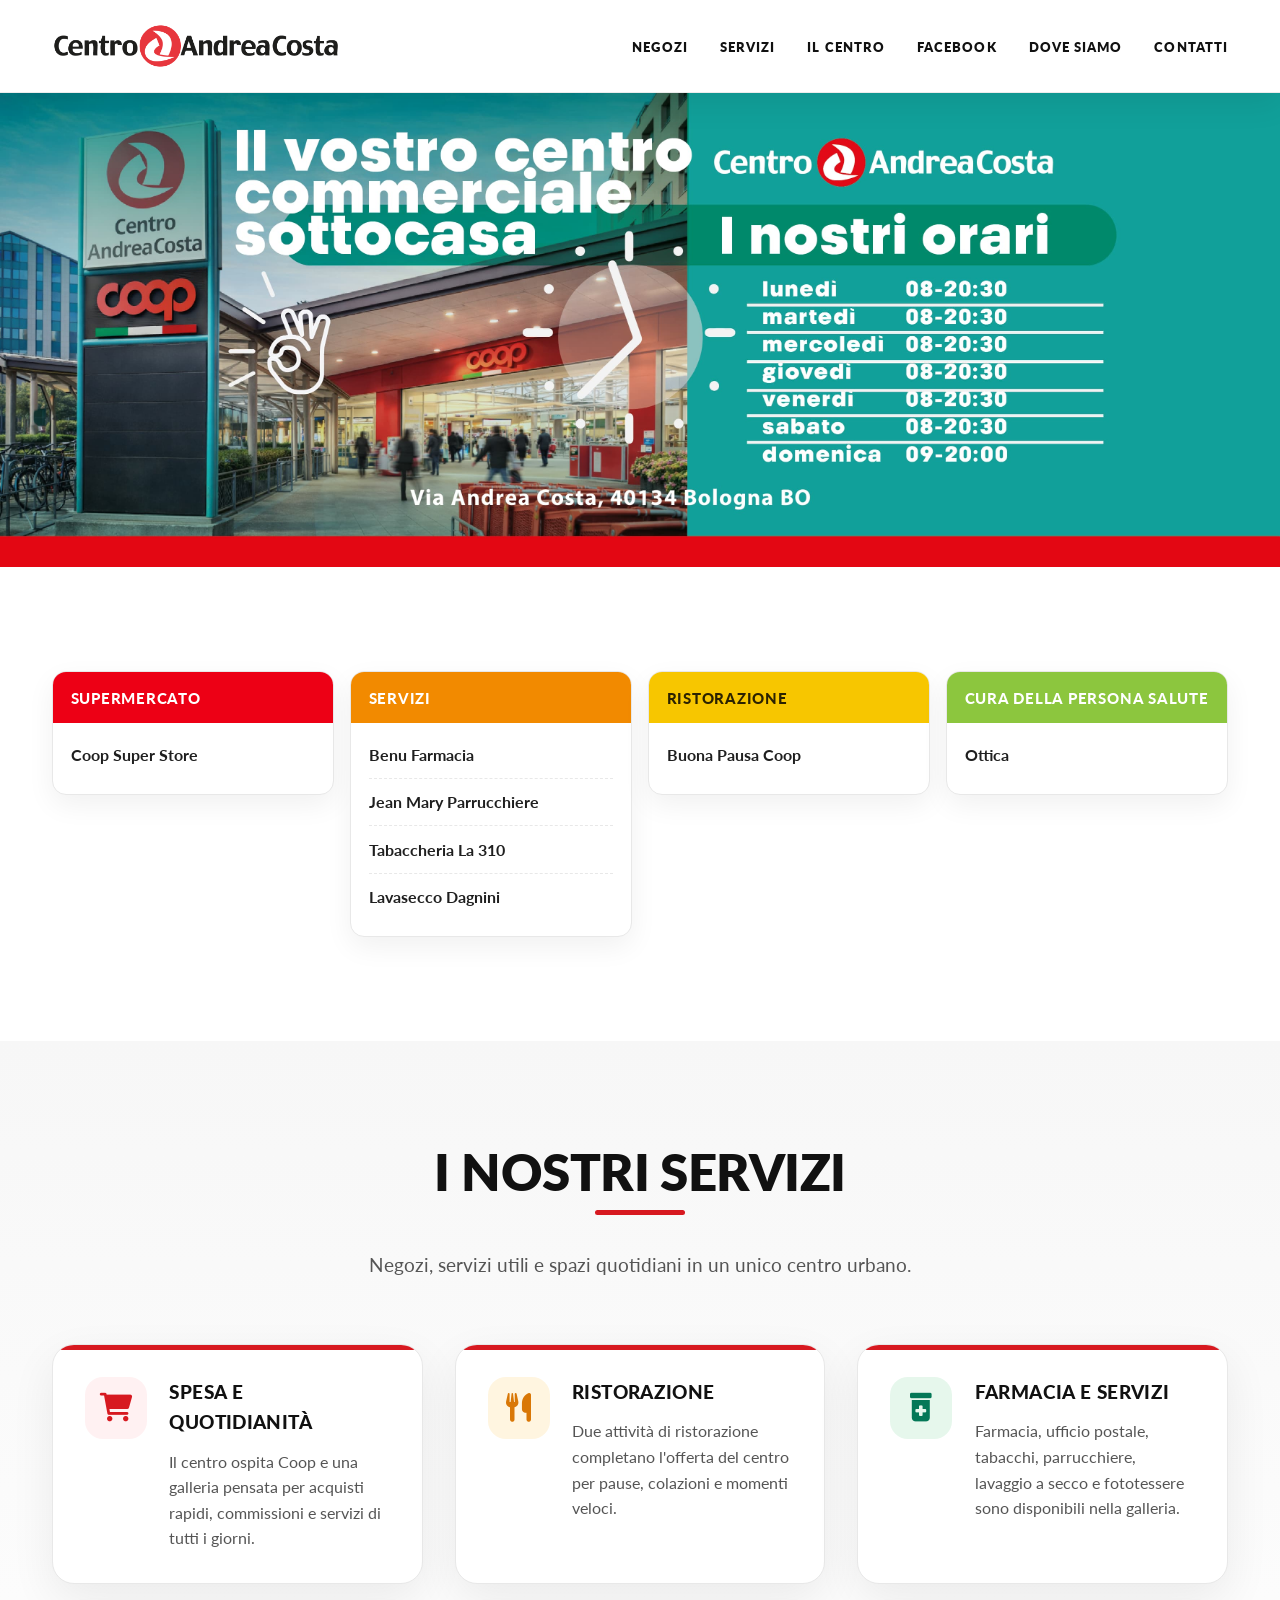
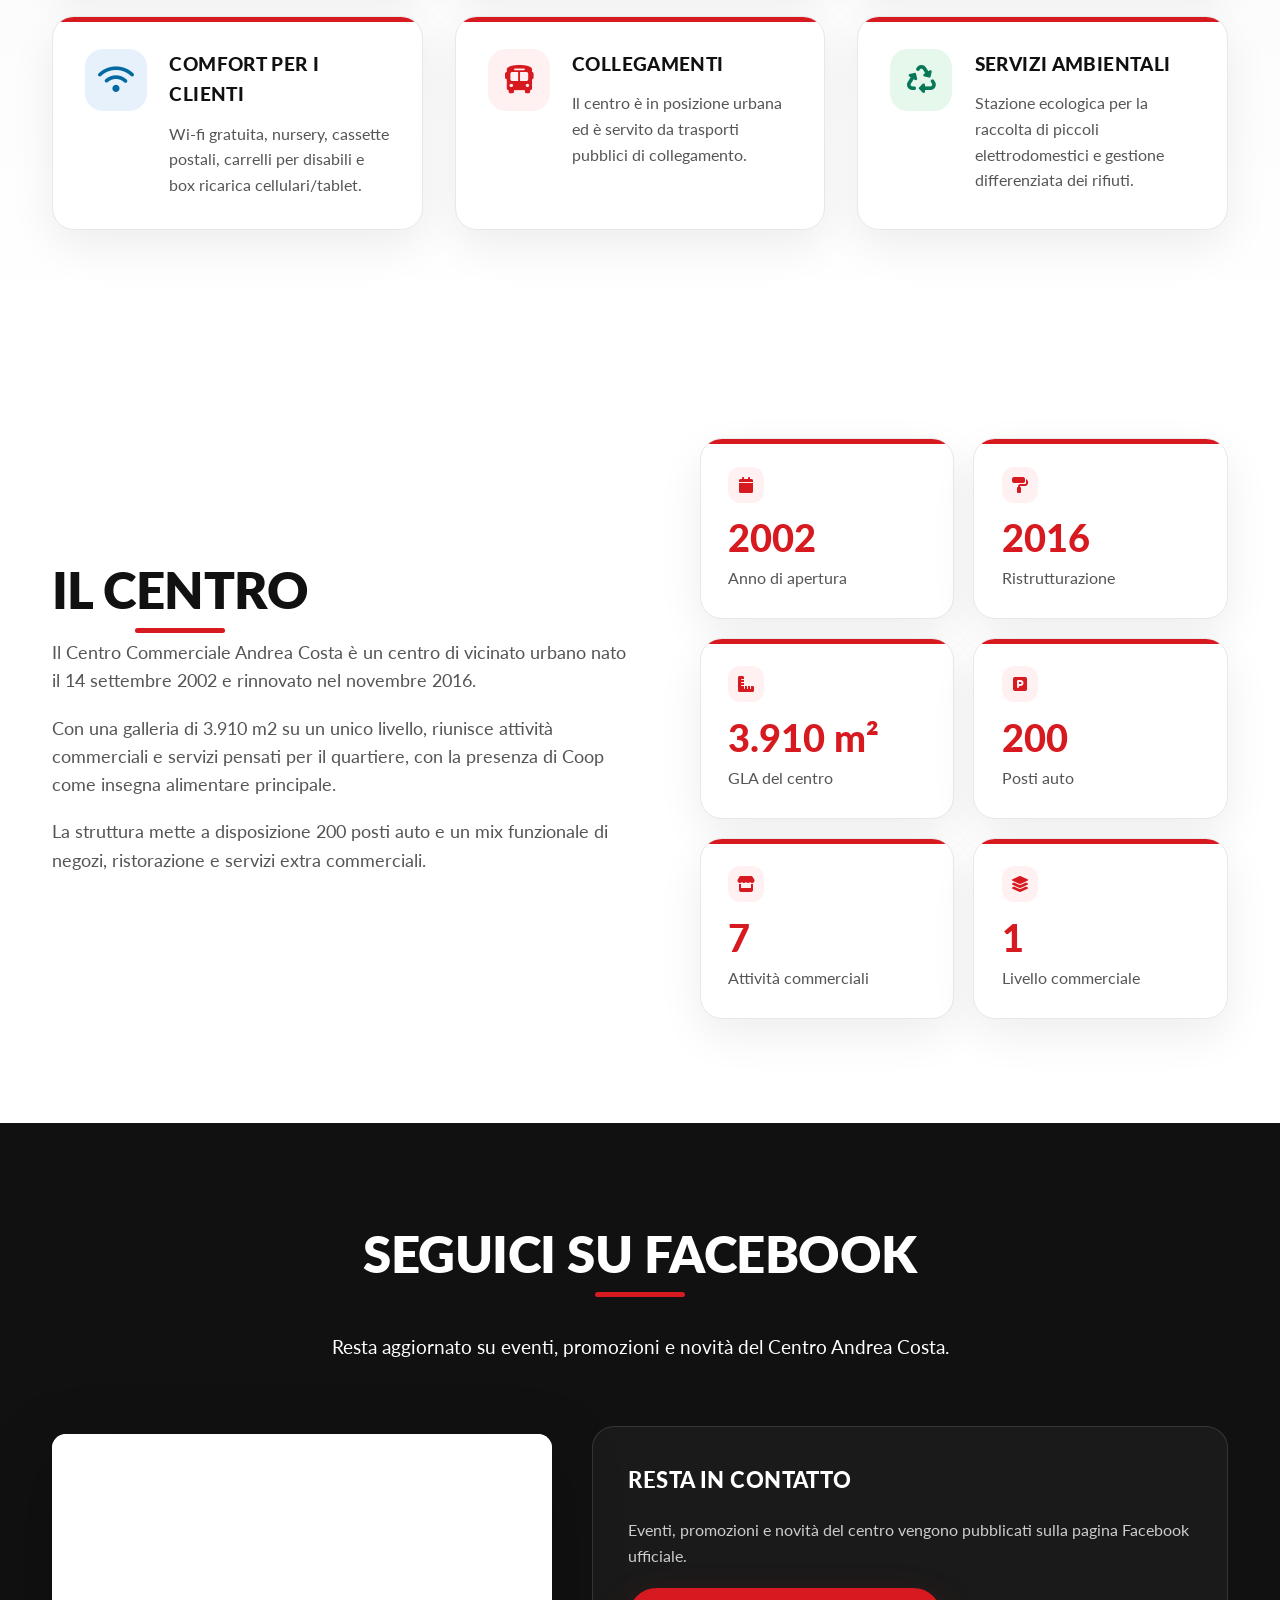
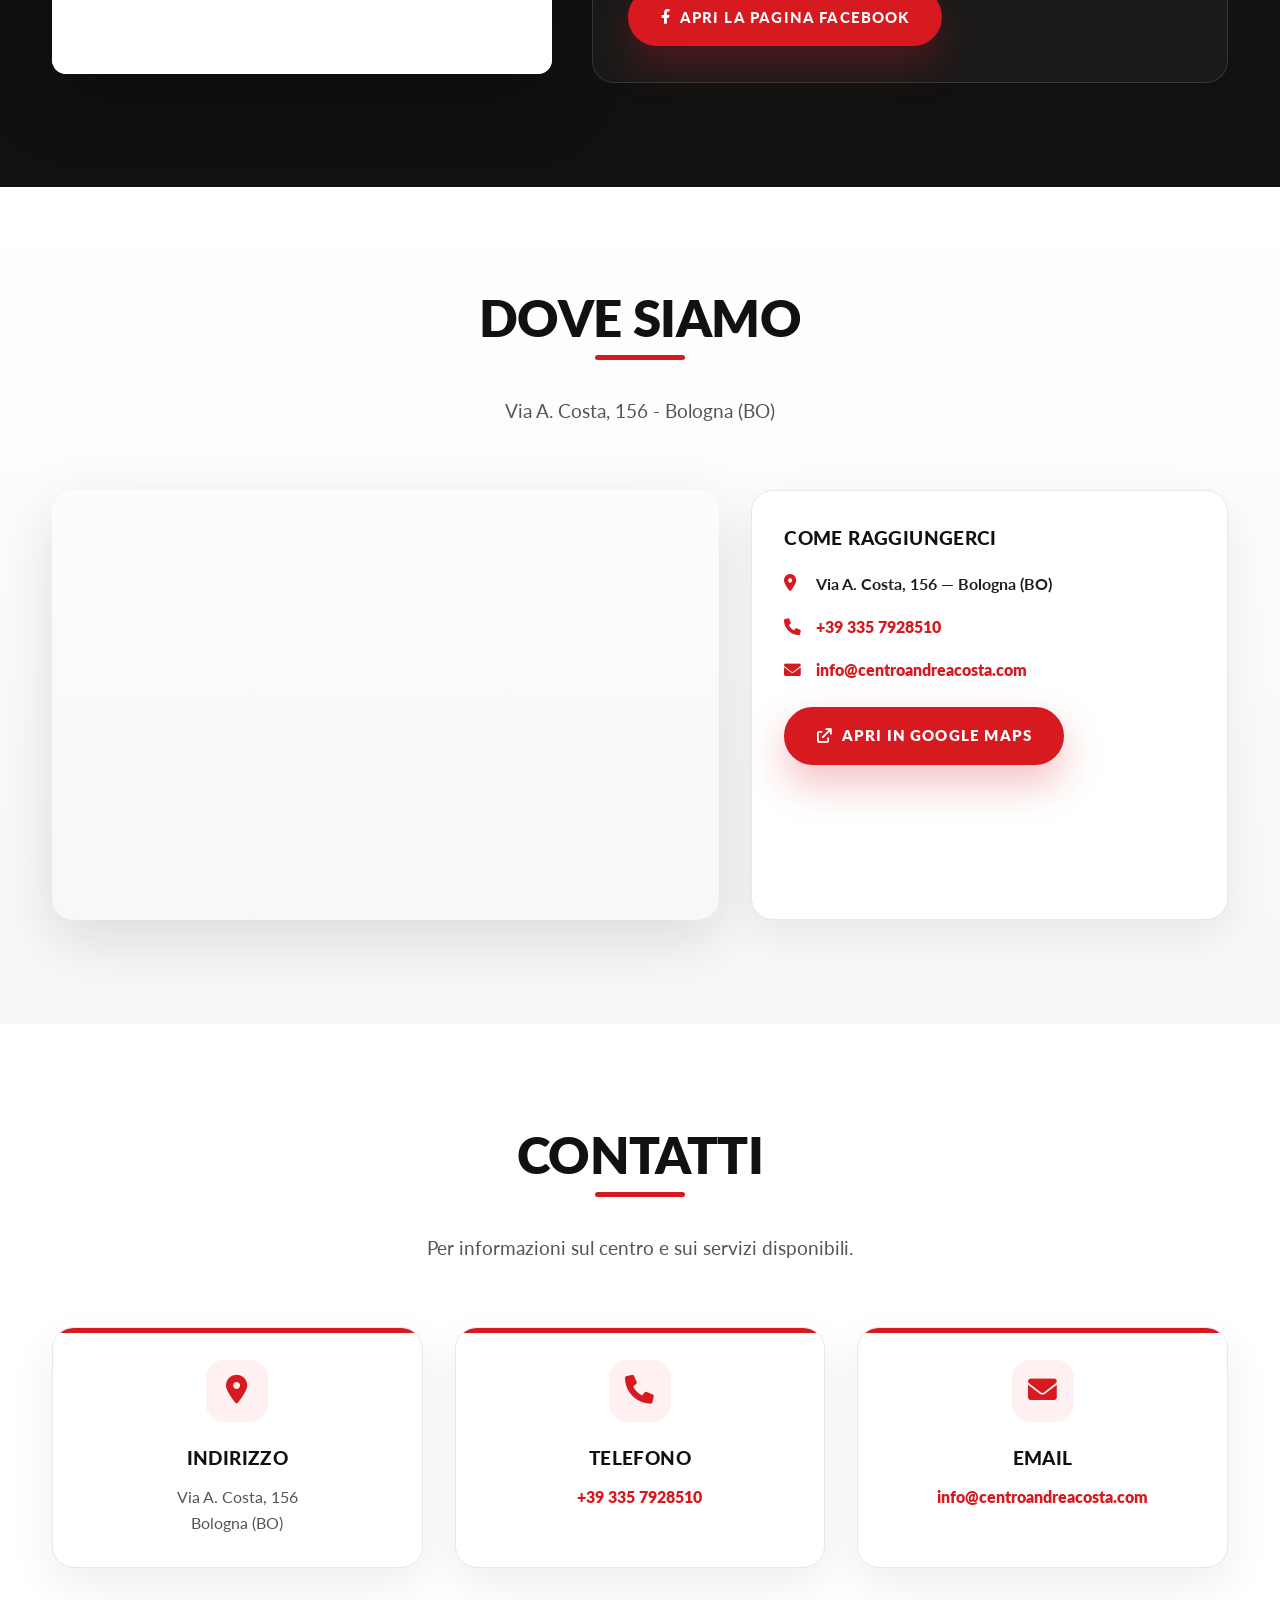
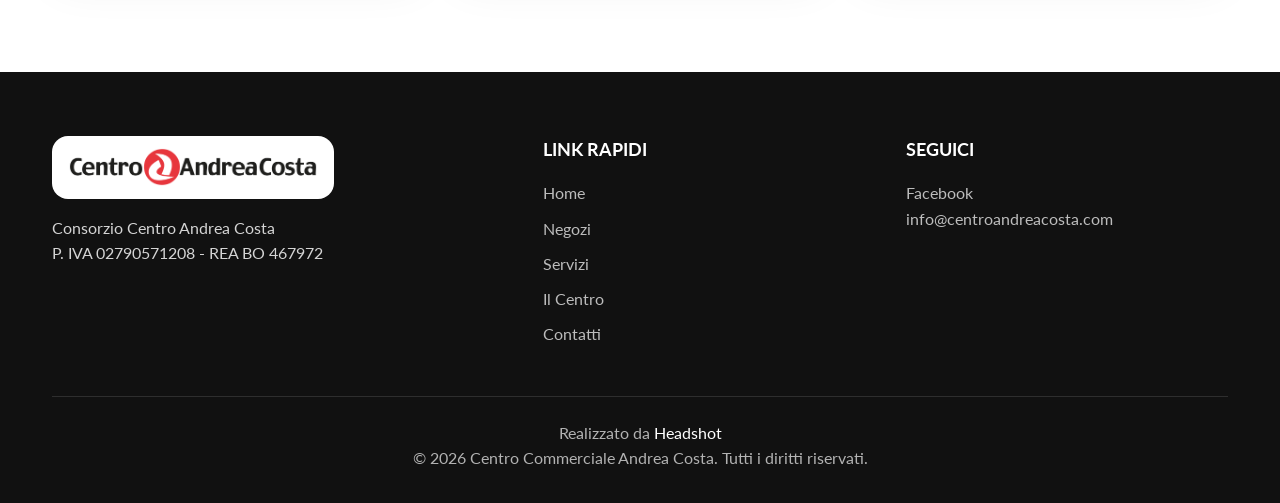
==== commit c540306d: "fix Andrea Costa email domain" ====
--- a/landing-costa/index.html
+++ b/landing-costa/index.html
@@ -200,7 +200,7 @@
                     <h3>Come raggiungerci</h3>
                     <p class="row"><i class="fas fa-map-marker-alt" aria-hidden="true"></i>Via A. Costa, 156 &mdash; Bologna (BO)</p>
                     <p class="row"><i class="fas fa-phone" aria-hidden="true"></i><a href="tel:+393357928510">+39 335 7928510</a></p>
-                    <p class="row"><i class="fas fa-envelope" aria-hidden="true"></i><a href="mailto:info@centroandreacosta.it">info@centroandreacosta.it</a></p>
+                    <p class="row"><i class="fas fa-envelope" aria-hidden="true"></i><a href="mailto:info@centroandreacosta.com">info@centroandreacosta.com</a></p>
                     <a class="btn" href="https://www.google.com/maps?q=Via+A.+Costa+156+Bologna" target="_blank" rel="noopener noreferrer">
                         <i class="fas fa-arrow-up-right-from-square" aria-hidden="true"></i>Apri in Google Maps
                     </a>
@@ -229,7 +229,7 @@
                 <div class="contact-card">
                     <div class="contact-icon"><i class="fas fa-envelope"></i></div>
                     <h3>Email</h3>
-                    <p><a href="mailto:info@centroandreacosta.it">info@centroandreacosta.it</a></p>
+                    <p><a href="mailto:info@centroandreacosta.com">info@centroandreacosta.com</a></p>
                 </div>
             </div>
         </div>
@@ -256,7 +256,7 @@
                 <div class="footer-col">
                     <h3>Seguici</h3>
                     <p><a href="https://www.facebook.com/CentroAndreaCosta/" target="_blank" rel="noopener">Facebook</a></p>
-                    <p><a href="mailto:info@centroandreacosta.it">info@centroandreacosta.it</a></p>
+                    <p><a href="mailto:info@centroandreacosta.com">info@centroandreacosta.com</a></p>
                 </div>
             </div>
             <div class="footer-bottom">
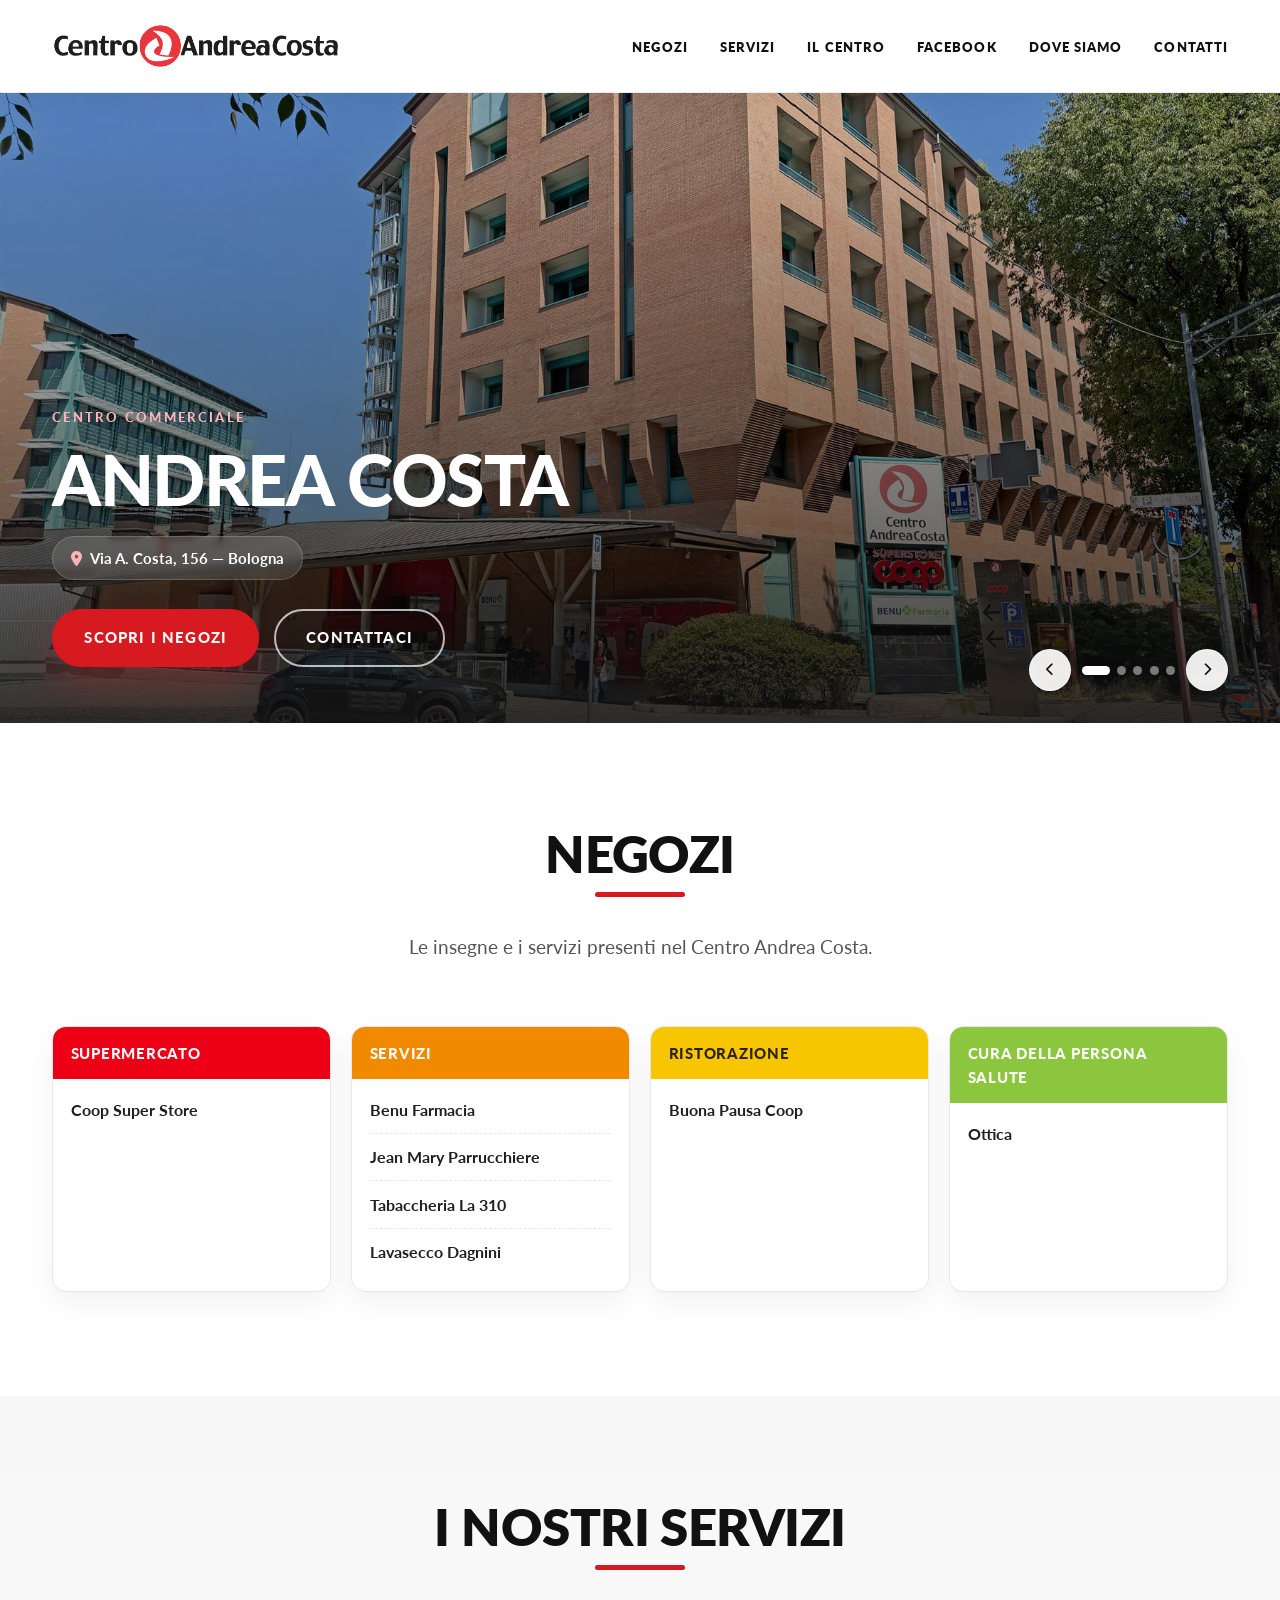
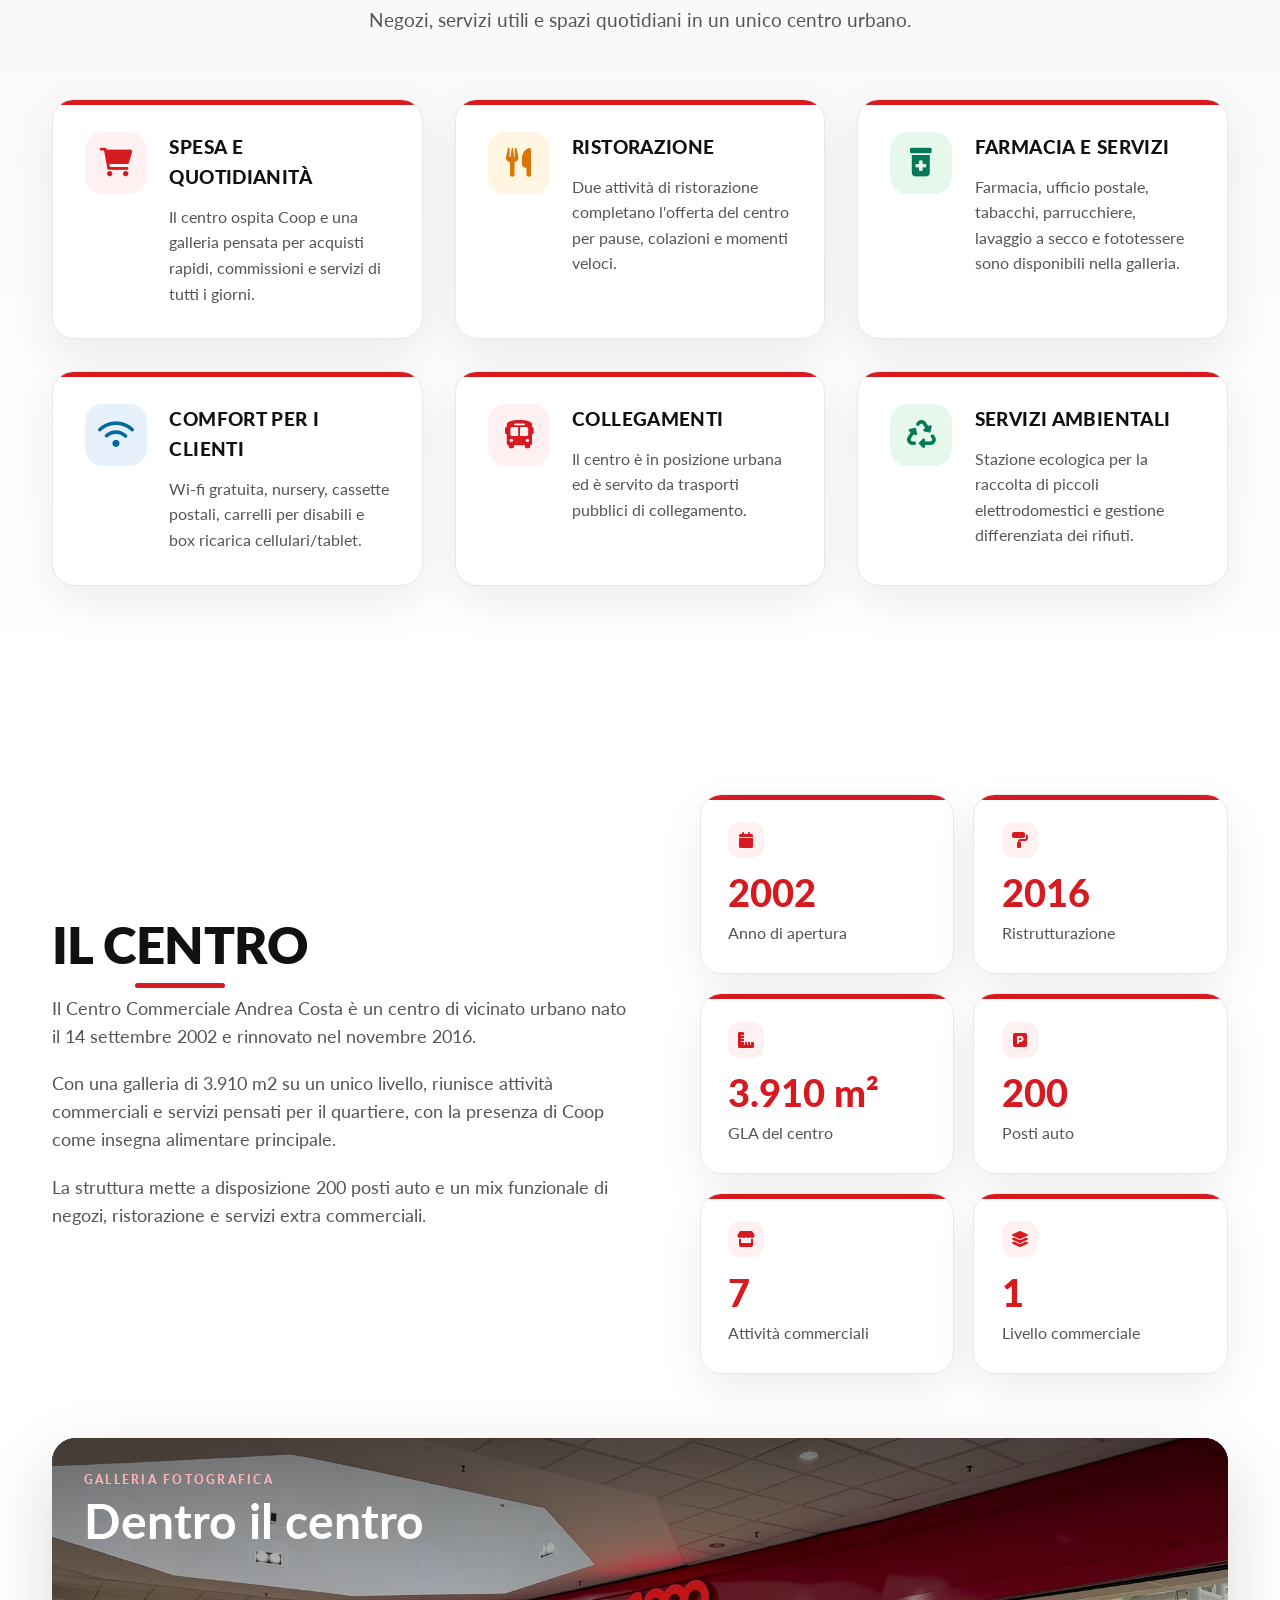
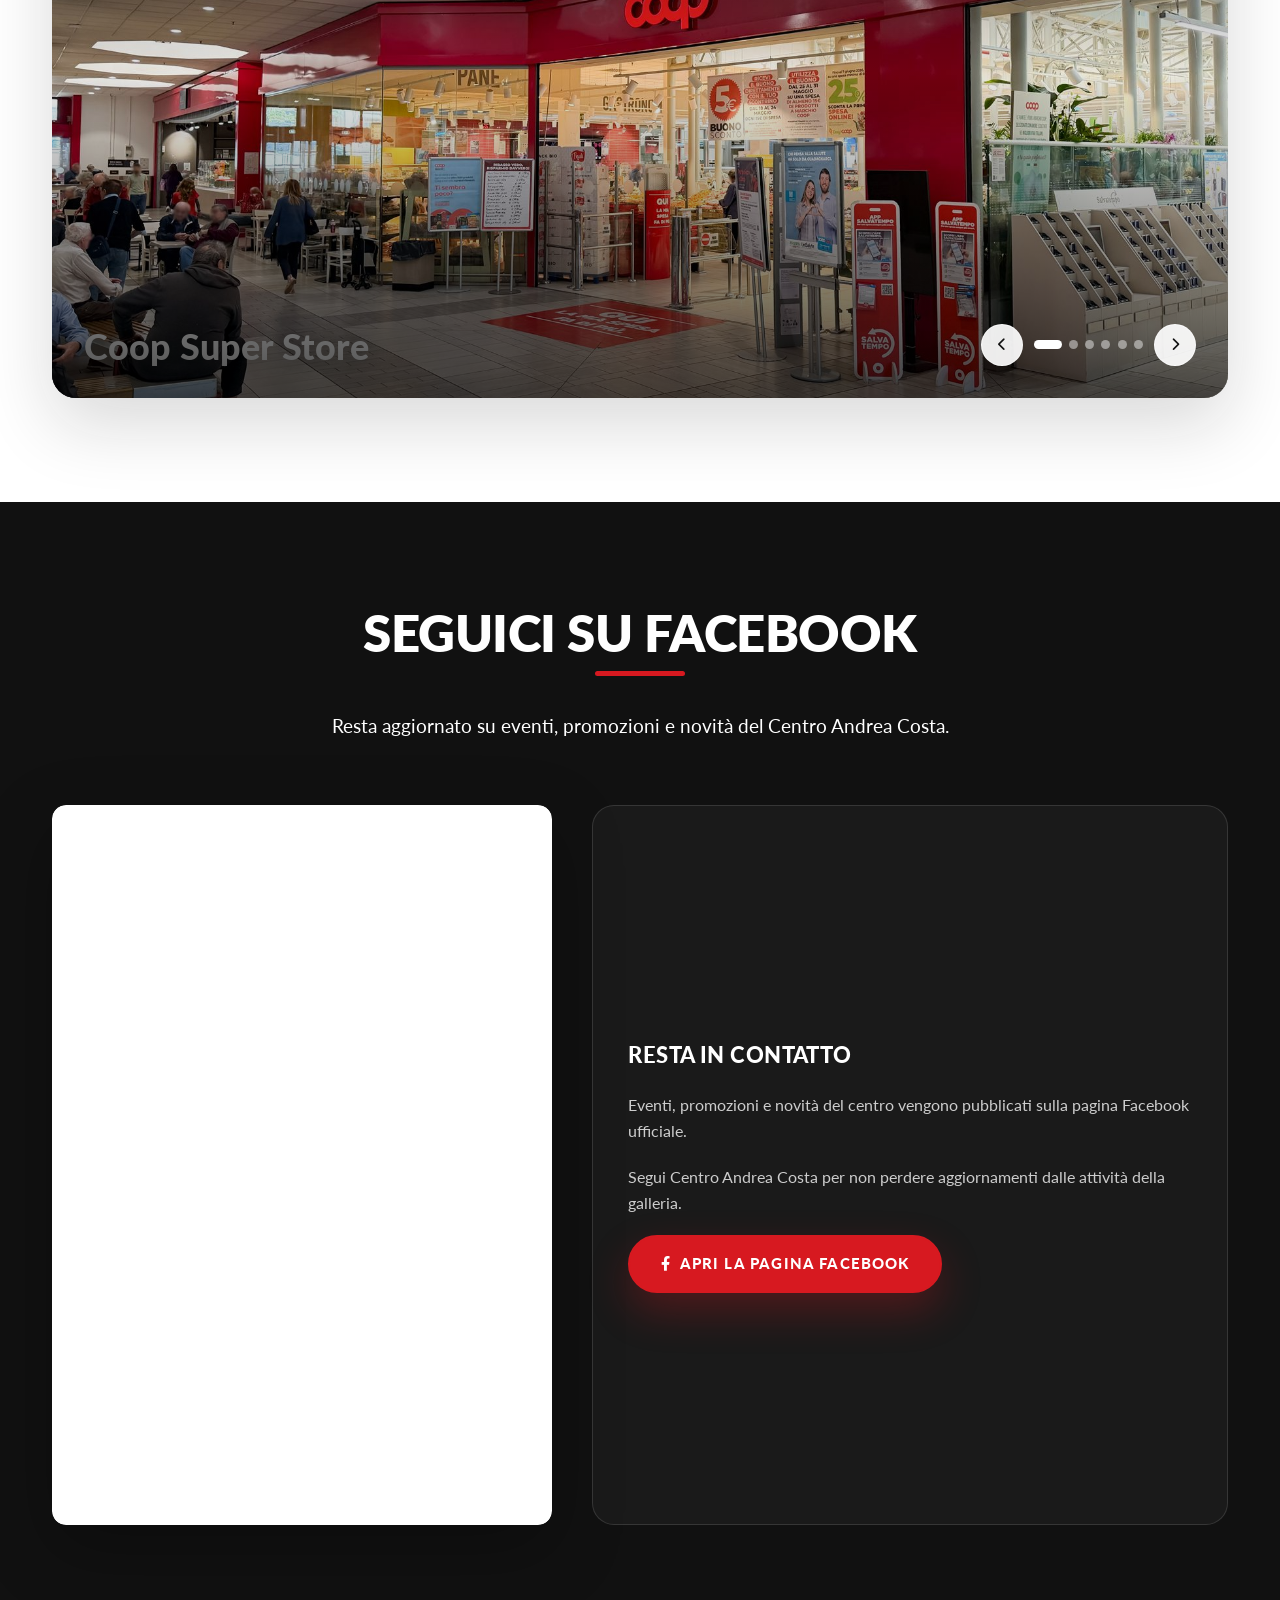
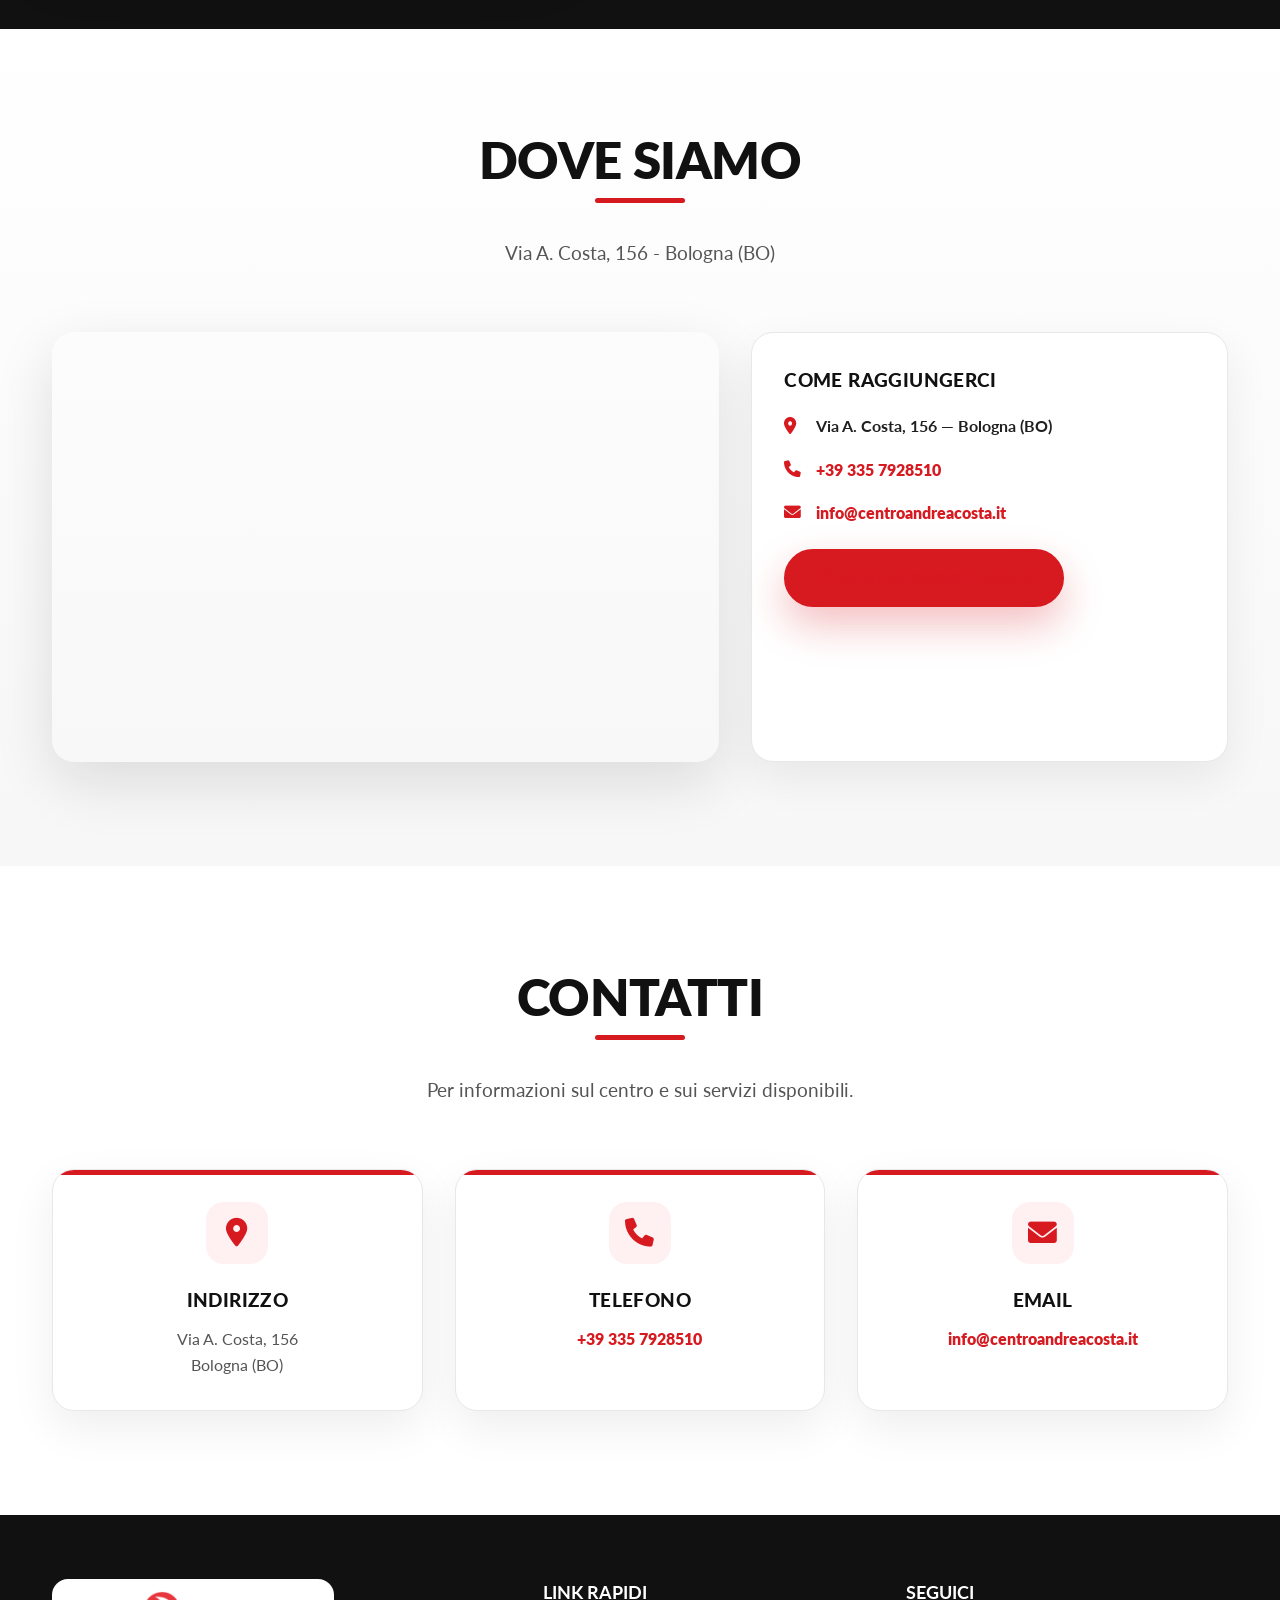
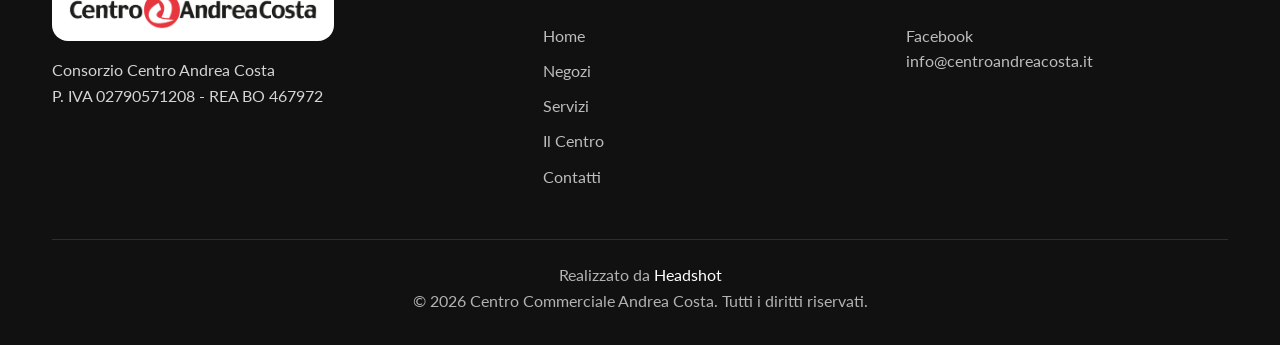
==== commit 4822c179: "feat: add photo sliders to landings Add optimized gallery photos for both centers, convert each hero" ====
--- a/landing-costa/index.html
+++ b/landing-costa/index.html
@@ -38,11 +38,40 @@
     </header>
 
     <section id="home" class="hero" aria-label="Centro Commerciale Andrea Costa">
-        <img class="hero-banner" src="assets/costa-banner.jpg" alt="Centro Commerciale Andrea Costa" loading="eager" fetchpriority="high">
+        <div class="hero-inner media-slider" data-slider data-autoplay="true">
+            <div class="slider-track">
+                <img class="hero-banner slider-slide is-active" src="assets/gallery/AC_esterno.jpg" alt="Esterno del Centro Commerciale Andrea Costa" loading="eager" fetchpriority="high">
+                <img class="hero-banner slider-slide" src="assets/gallery/AC_foto1.jpg" alt="Galleria del Centro Commerciale Andrea Costa" loading="lazy">
+                <img class="hero-banner slider-slide" src="assets/gallery/AC_foto2.jpg" alt="Spazi interni del Centro Andrea Costa" loading="lazy">
+                <img class="hero-banner slider-slide" src="assets/gallery/AC_foto3.jpg" alt="Percorso negozi del Centro Andrea Costa" loading="lazy">
+                <img class="hero-banner slider-slide" src="assets/gallery/AC_foto4.jpg" alt="Dettaglio della galleria Andrea Costa" loading="lazy">
+            </div>
+            <div class="hero-overlay" aria-hidden="true"></div>
+            <div class="hero-content">
+                <div class="container">
+                    <p class="hero-eyebrow">Centro Commerciale</p>
+                    <h1 class="hero-title">Andrea Costa</h1>
+                    <p class="hero-address"><i class="fas fa-location-dot" aria-hidden="true"></i>Via A. Costa, 156 &mdash; Bologna</p>
+                    <div class="hero-ctas">
+                        <a class="btn" href="#negozi">Scopri i negozi</a>
+                        <a class="btn btn-ghost" href="#contatti">Contattaci</a>
+                    </div>
+                </div>
+            </div>
+            <div class="slider-controls hero-slider-controls" aria-label="Foto principali Andrea Costa">
+                <button class="slider-btn" type="button" data-slider-prev aria-label="Foto precedente"><i class="fas fa-chevron-left" aria-hidden="true"></i></button>
+                <div class="slider-dots" data-slider-dots></div>
+                <button class="slider-btn" type="button" data-slider-next aria-label="Foto successiva"><i class="fas fa-chevron-right" aria-hidden="true"></i></button>
+            </div>
+        </div>
     </section>
 
     <section id="negozi" class="stores">
         <div class="container">
+            <div class="section-header">
+                <h2 class="section-title">Negozi</h2>
+                <p class="section-subtitle">Le insegne e i servizi presenti nel Centro Andrea Costa.</p>
+            </div>
             <div class="stores-grid">
                 <div class="store-group store-red">
                     <h3>Supermercato</h3>
@@ -164,6 +193,43 @@
                     </div>
                 </div>
             </div>
+            <div class="center-gallery media-slider" data-slider data-autoplay="true">
+                <div class="gallery-heading">
+                    <span>Galleria fotografica</span>
+                    <h3>Dentro il centro</h3>
+                </div>
+                <div class="slider-track center-gallery-track">
+                    <figure class="gallery-slide slider-slide is-active">
+                        <img src="assets/gallery/AC_fotoCoop.jpg" alt="Coop Super Store Andrea Costa" loading="lazy">
+                        <figcaption>Coop Super Store</figcaption>
+                    </figure>
+                    <figure class="gallery-slide slider-slide">
+                        <img src="assets/gallery/AC_fotoBenuFarmacia.jpg" alt="Benu Farmacia Andrea Costa" loading="lazy">
+                        <figcaption>Benu Farmacia</figcaption>
+                    </figure>
+                    <figure class="gallery-slide slider-slide">
+                        <img src="assets/gallery/AC_fotoBuonaPausaCoop.jpg" alt="Buona Pausa Coop Andrea Costa" loading="lazy">
+                        <figcaption>Buona Pausa Coop</figcaption>
+                    </figure>
+                    <figure class="gallery-slide slider-slide">
+                        <img src="assets/gallery/AC_fotoJeanMary.jpg" alt="Jean Mary Parrucchiere Andrea Costa" loading="lazy">
+                        <figcaption>Jean Mary Parrucchiere</figcaption>
+                    </figure>
+                    <figure class="gallery-slide slider-slide">
+                        <img src="assets/gallery/AC_fotoTabaccheria.jpg" alt="Tabaccheria La 310 Andrea Costa" loading="lazy">
+                        <figcaption>Tabaccheria La 310</figcaption>
+                    </figure>
+                    <figure class="gallery-slide slider-slide">
+                        <img src="assets/gallery/AC_fotoOtticaCoop.jpg" alt="Ottica Coop Andrea Costa" loading="lazy">
+                        <figcaption>Ottica Coop</figcaption>
+                    </figure>
+                </div>
+                <div class="slider-controls gallery-slider-controls" aria-label="Foto negozi Andrea Costa">
+                    <button class="slider-btn" type="button" data-slider-prev aria-label="Foto negozio precedente"><i class="fas fa-chevron-left" aria-hidden="true"></i></button>
+                    <div class="slider-dots" data-slider-dots></div>
+                    <button class="slider-btn" type="button" data-slider-next aria-label="Foto negozio successiva"><i class="fas fa-chevron-right" aria-hidden="true"></i></button>
+                </div>
+            </div>
         </div>
     </section>
 
@@ -173,13 +239,14 @@
                 <h2 class="section-title">Seguici su Facebook</h2>
                 <p class="section-subtitle">Resta aggiornato su eventi, promozioni e novità del Centro Andrea Costa.</p>
             </div>
-            <div class="fb-grid fb-grid-basic">
-                <div class="facebook-frame facebook-frame-basic">
-                    <iframe class="facebook-page-card" title="Facebook Centro Andrea Costa" loading="lazy" allow="autoplay; clipboard-write; encrypted-media; picture-in-picture; web-share" src="https://www.facebook.com/plugins/page.php?href=https%3A%2F%2Fwww.facebook.com%2FCentroAndreaCosta%2F&tabs=&width=500&height=240&small_header=false&adapt_container_width=true&hide_cover=false&show_facepile=true"></iframe>
+            <div class="fb-grid">
+                <div class="facebook-frame">
+                    <iframe class="facebook-timeline" title="Timeline Facebook Centro Andrea Costa" loading="lazy" allow="autoplay; clipboard-write; encrypted-media; picture-in-picture; web-share" src="https://www.facebook.com/plugins/page.php?href=https%3A%2F%2Fwww.facebook.com%2FCentroAndreaCosta%2F&tabs=timeline&width=500&height=720&small_header=false&adapt_container_width=true&hide_cover=false&show_facepile=true"></iframe>
                 </div>
                 <div class="fb-info">
                     <h3>Resta in contatto</h3>
                     <p>Eventi, promozioni e novità del centro vengono pubblicati sulla pagina Facebook ufficiale.</p>
+                    <p>Segui Centro Andrea Costa per non perdere aggiornamenti dalle attività della galleria.</p>
                     <a class="btn" href="https://www.facebook.com/CentroAndreaCosta/" target="_blank" rel="noopener noreferrer">
                         <i class="fab fa-facebook-f" aria-hidden="true"></i>Apri la pagina Facebook
                     </a>
@@ -200,7 +267,7 @@
                     <h3>Come raggiungerci</h3>
                     <p class="row"><i class="fas fa-map-marker-alt" aria-hidden="true"></i>Via A. Costa, 156 &mdash; Bologna (BO)</p>
                     <p class="row"><i class="fas fa-phone" aria-hidden="true"></i><a href="tel:+393357928510">+39 335 7928510</a></p>
-                    <p class="row"><i class="fas fa-envelope" aria-hidden="true"></i><a href="mailto:info@centroandreacosta.com">info@centroandreacosta.com</a></p>
+                    <p class="row"><i class="fas fa-envelope" aria-hidden="true"></i><a href="mailto:info@centroandreacosta.it">info@centroandreacosta.it</a></p>
                     <a class="btn" href="https://www.google.com/maps?q=Via+A.+Costa+156+Bologna" target="_blank" rel="noopener noreferrer">
                         <i class="fas fa-arrow-up-right-from-square" aria-hidden="true"></i>Apri in Google Maps
                     </a>
@@ -229,7 +296,7 @@
                 <div class="contact-card">
                     <div class="contact-icon"><i class="fas fa-envelope"></i></div>
                     <h3>Email</h3>
-                    <p><a href="mailto:info@centroandreacosta.com">info@centroandreacosta.com</a></p>
+                    <p><a href="mailto:info@centroandreacosta.it">info@centroandreacosta.it</a></p>
                 </div>
             </div>
         </div>
@@ -256,7 +323,7 @@
                 <div class="footer-col">
                     <h3>Seguici</h3>
                     <p><a href="https://www.facebook.com/CentroAndreaCosta/" target="_blank" rel="noopener">Facebook</a></p>
-                    <p><a href="mailto:info@centroandreacosta.com">info@centroandreacosta.com</a></p>
+                    <p><a href="mailto:info@centroandreacosta.it">info@centroandreacosta.it</a></p>
                 </div>
             </div>
             <div class="footer-bottom">
--- a/landing-costa/style.css
+++ b/landing-costa/style.css
@@ -120,17 +120,21 @@
 }
 
 .hero-inner {
+    align-items: flex-end;
+    display: flex;
+    overflow: hidden;
+    min-height: clamp(420px, 70vh, 640px);
     position: relative;
-    min-height: clamp(420px, 70vh, 640px);
-    display: flex;
-    align-items: flex-end;
-    overflow: hidden;
 }
 
 .hero-banner {
     display: block;
+    height: 100%;
+    inset: 0;
+    object-fit: cover;
+    object-position: center;
+    position: absolute;
     width: 100%;
-    height: auto;
 }
 
 .hero-overlay {
@@ -141,7 +145,7 @@
 
 .hero-content {
     position: relative;
-    z-index: 1;
+    z-index: 2;
     color: var(--bg-white);
     padding: 3rem 0 3.5rem;
     width: 100%;
@@ -189,6 +193,87 @@
     display: flex;
     flex-wrap: wrap;
     gap: 0.9rem;
+}
+
+.media-slider {
+    isolation: isolate;
+    position: relative;
+}
+
+.slider-track {
+    inset: 0;
+    overflow: hidden;
+    position: absolute;
+    z-index: 0;
+}
+
+.slider-slide {
+    inset: 0;
+    opacity: 0;
+    position: absolute;
+    transition: opacity 0.8s ease, transform 6s ease;
+    transform: scale(1.02);
+}
+
+.slider-slide.is-active {
+    opacity: 1;
+    transform: scale(1);
+    z-index: 1;
+}
+
+.slider-controls {
+    align-items: center;
+    display: flex;
+    gap: 0.7rem;
+    position: absolute;
+    z-index: 3;
+}
+
+.hero-slider-controls {
+    bottom: 2rem;
+    right: max(2rem, calc((100vw - 1240px) / 2 + 2rem));
+}
+
+.slider-btn {
+    align-items: center;
+    background: rgba(255, 255, 255, 0.92);
+    border: 1px solid rgba(255, 255, 255, 0.65);
+    border-radius: 999px;
+    color: var(--primary-dark);
+    cursor: pointer;
+    display: inline-flex;
+    height: 42px;
+    justify-content: center;
+    transition: background 0.2s ease, color 0.2s ease, transform 0.2s ease;
+    width: 42px;
+}
+
+.slider-btn:hover {
+    background: var(--primary-red);
+    color: var(--bg-white);
+    transform: translateY(-2px);
+}
+
+.slider-dots {
+    align-items: center;
+    display: flex;
+    gap: 0.45rem;
+}
+
+.slider-dot {
+    background: rgba(255, 255, 255, 0.45);
+    border: 0;
+    border-radius: 999px;
+    cursor: pointer;
+    height: 9px;
+    padding: 0;
+    transition: background 0.2s ease, width 0.2s ease;
+    width: 9px;
+}
+
+.slider-dot.is-active {
+    background: var(--bg-white);
+    width: 28px;
 }
 
 .btn {
@@ -276,10 +361,10 @@
 }
 
 .stores-grid {
-    align-items: start;
+    align-items: stretch;
     display: grid;
-    gap: 1rem;
-    grid-template-columns: repeat(auto-fit, minmax(200px, 1fr));
+    gap: 1.25rem;
+    grid-template-columns: repeat(auto-fill, minmax(240px, 1fr));
 }
 
 .store-group {
@@ -476,6 +561,72 @@
     letter-spacing: -0.01em;
 }
 
+.center-gallery {
+    background: var(--primary-dark);
+    border-radius: 24px;
+    box-shadow: 0 26px 70px rgba(17, 17, 17, 0.16);
+    color: var(--bg-white);
+    margin-top: 4rem;
+    min-height: clamp(340px, 52vw, 560px);
+    overflow: hidden;
+}
+
+.gallery-heading {
+    left: 2rem;
+    position: absolute;
+    top: 2rem;
+    z-index: 3;
+}
+
+.gallery-heading span {
+    color: #ffb3b8;
+    display: block;
+    font-size: 0.78rem;
+    font-weight: 900;
+    letter-spacing: 0.18em;
+    margin-bottom: 0.45rem;
+    text-transform: uppercase;
+}
+
+.gallery-heading h3 {
+    font-size: clamp(1.8rem, 4vw, 3rem);
+    line-height: 1;
+}
+
+.center-gallery::after {
+    background: linear-gradient(180deg, rgba(0, 0, 0, 0.55) 0%, rgba(0, 0, 0, 0.08) 42%, rgba(0, 0, 0, 0.7) 100%);
+    content: '';
+    inset: 0;
+    pointer-events: none;
+    position: absolute;
+    z-index: 2;
+}
+
+.gallery-slide img {
+    display: block;
+    height: 100%;
+    object-fit: cover;
+    object-position: center;
+    width: 100%;
+}
+
+.gallery-slide figcaption {
+    bottom: 2rem;
+    font-size: clamp(1.4rem, 3vw, 2.25rem);
+    font-weight: 900;
+    left: 2rem;
+    line-height: 1.05;
+    position: absolute;
+    right: 2rem;
+    text-shadow: 0 4px 24px rgba(0, 0, 0, 0.45);
+    z-index: 3;
+}
+
+.gallery-slider-controls {
+    bottom: 2rem;
+    right: 2rem;
+}
+
 .facebook {
     background: var(--primary-dark);
     color: var(--bg-white);
@@ -503,10 +654,6 @@
     width: 100%;
 }
 
-.facebook-frame-basic {
-    background: var(--bg-white);
-}
-
 .facebook-timeline {
     background: var(--bg-white);
     border: 0;
@@ -516,15 +663,6 @@
     width: 100%;
 }
 
-.facebook-page-card {
-    background: var(--bg-white);
-    border: 0;
-    border-radius: 14px;
-    display: block;
-    height: 240px;
-    width: 100%;
-}
-
 .fb-info {
     background: rgba(255, 255, 255, 0.04);
     border: 1px solid rgba(255, 255, 255, 0.12);
@@ -554,36 +692,9 @@
     align-self: flex-start;
 }
 
-.fb-info-single {
-    margin: 0 auto;
-    max-width: 720px;
-    text-align: center;
-}
-
-.fb-info-single .btn {
-    align-self: center;
-}
-
-.fb-badge {
-    align-items: center;
-    background: var(--primary-red);
-    border-radius: 50%;
-    box-shadow: 0 18px 40px rgba(215, 25, 32, 0.25);
-    color: var(--bg-white);
-    display: inline-flex;
-    height: 58px;
-    justify-content: center;
-    margin: 0 auto 0.4rem;
-    width: 58px;
-}
-
 @media (min-width: 900px) {
     .fb-grid {
         grid-template-columns: minmax(0, 500px) 1fr;
-    }
-
-    .fb-grid-basic {
-        align-items: center;
     }
 
     .facebook-frame {
@@ -651,12 +762,7 @@
 
 .location-card .btn {
     align-self: flex-start;
-    color: var(--bg-white);
     margin-top: 0.4rem;
-}
-
-.location-card .btn:hover {
-    color: var(--bg-white);
 }
 
 @media (min-width: 900px) {
@@ -818,6 +924,41 @@
         justify-content: center;
     }
 
+    .hero-slider-controls {
+        bottom: 1.25rem;
+        left: 50%;
+        right: auto;
+        transform: translateX(-50%);
+    }
+
+    .center-gallery {
+        border-radius: 18px;
+        margin-top: 2.5rem;
+        min-height: 420px;
+    }
+
+    .gallery-heading {
+        left: 1.25rem;
+        top: 1.25rem;
+    }
+
+    .gallery-slide figcaption {
+        bottom: 5.25rem;
+        left: 1.25rem;
+        right: 1.25rem;
+    }
+
+    .gallery-slider-controls {
+        bottom: 1.25rem;
+        left: 1.25rem;
+        right: auto;
+    }
+
+    .slider-btn {
+        height: 38px;
+        width: 38px;
+    }
+
     .service-card {
         flex-direction: column;
     }
@@ -831,3 +972,14 @@
         height: 340px;
     }
 }
+
+@media (prefers-reduced-motion: reduce) {
+    html {
+        scroll-behavior: auto;
+    }
+
+    .slider-slide {
+        transition: none;
+        transform: none;
+    }
+}
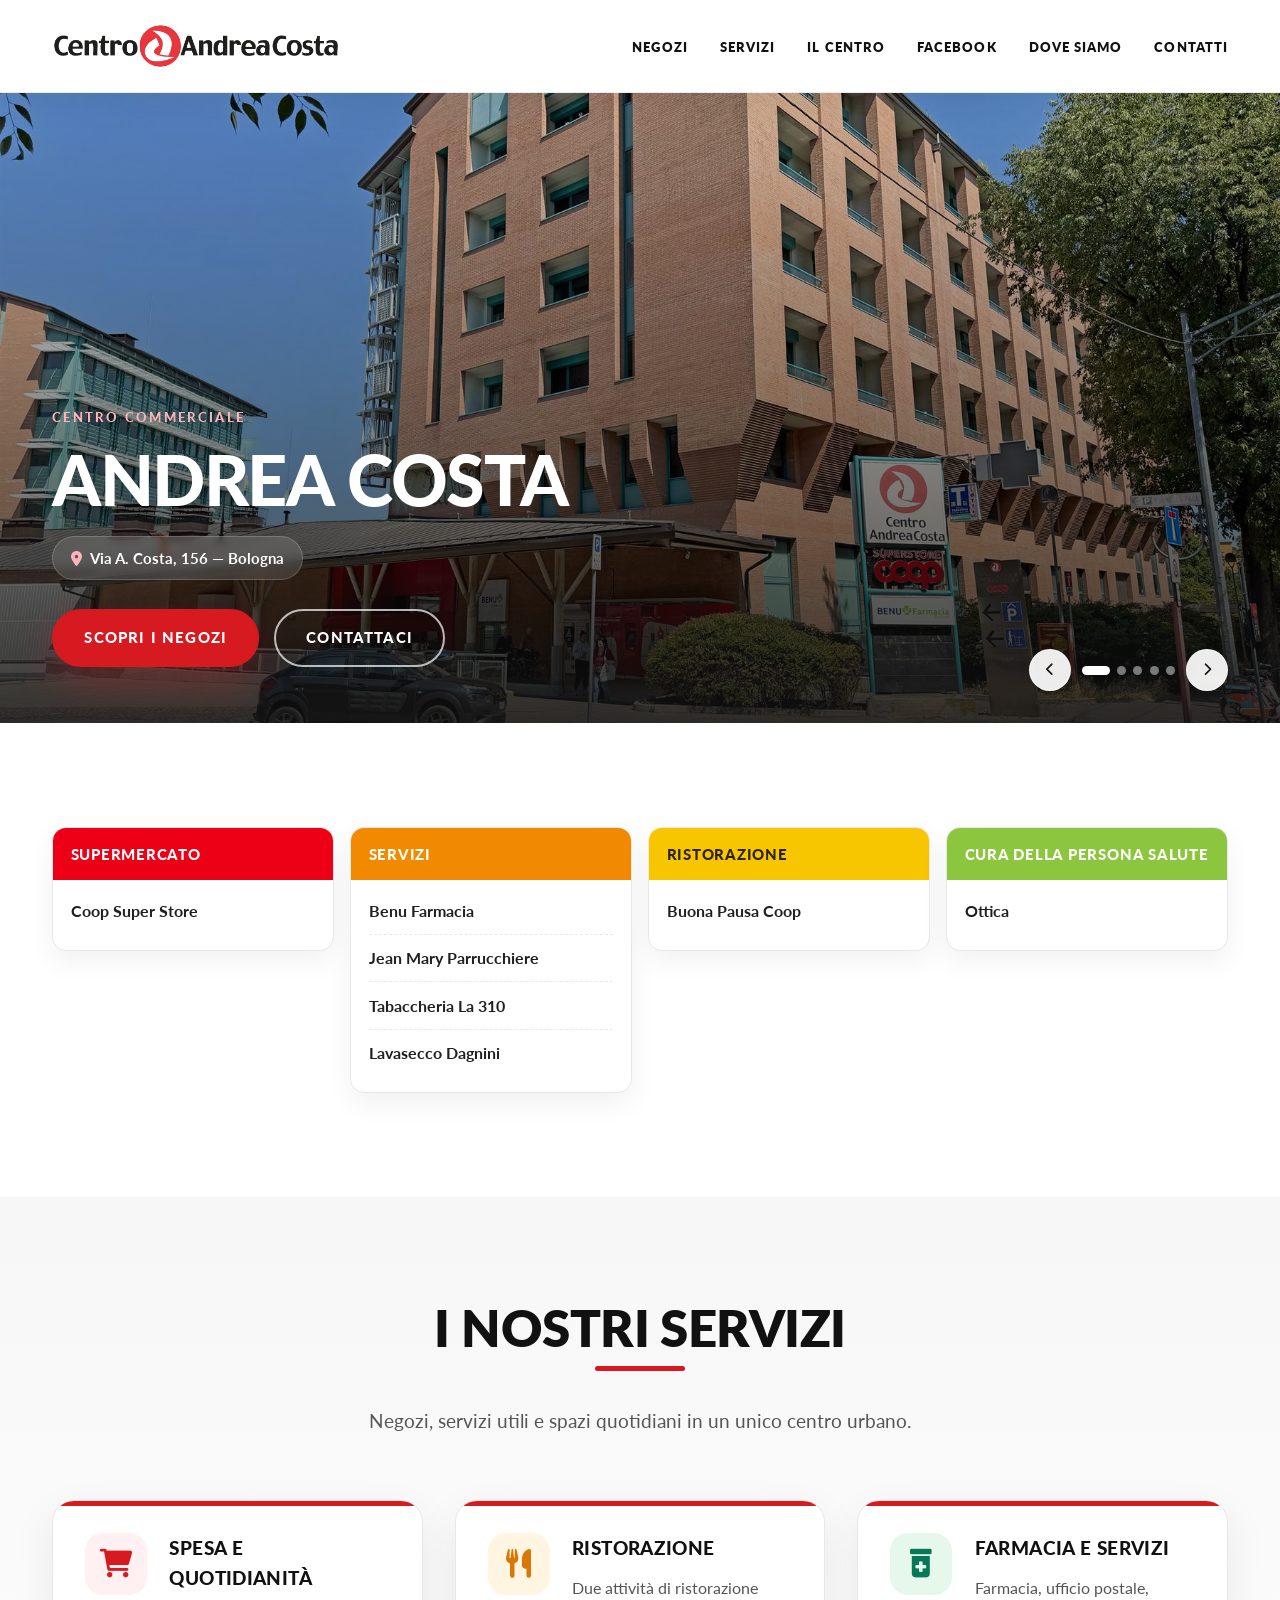
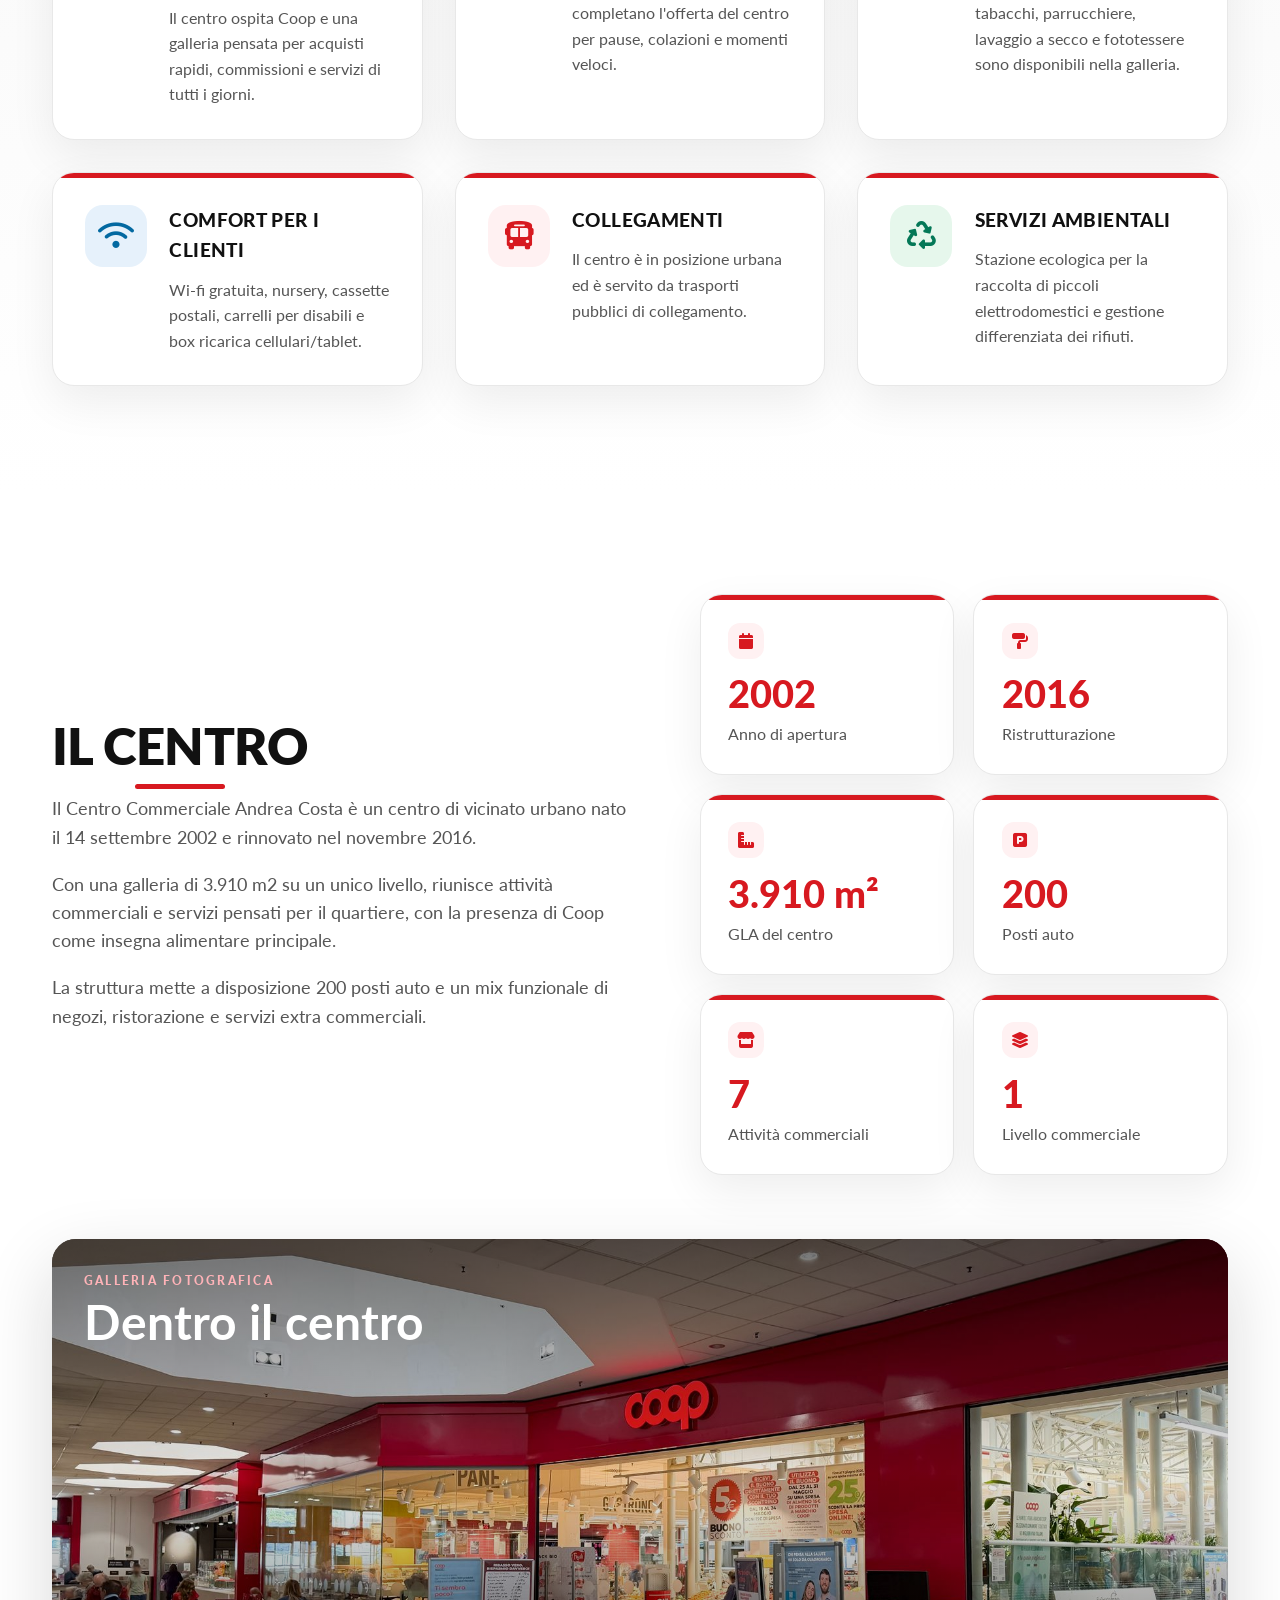
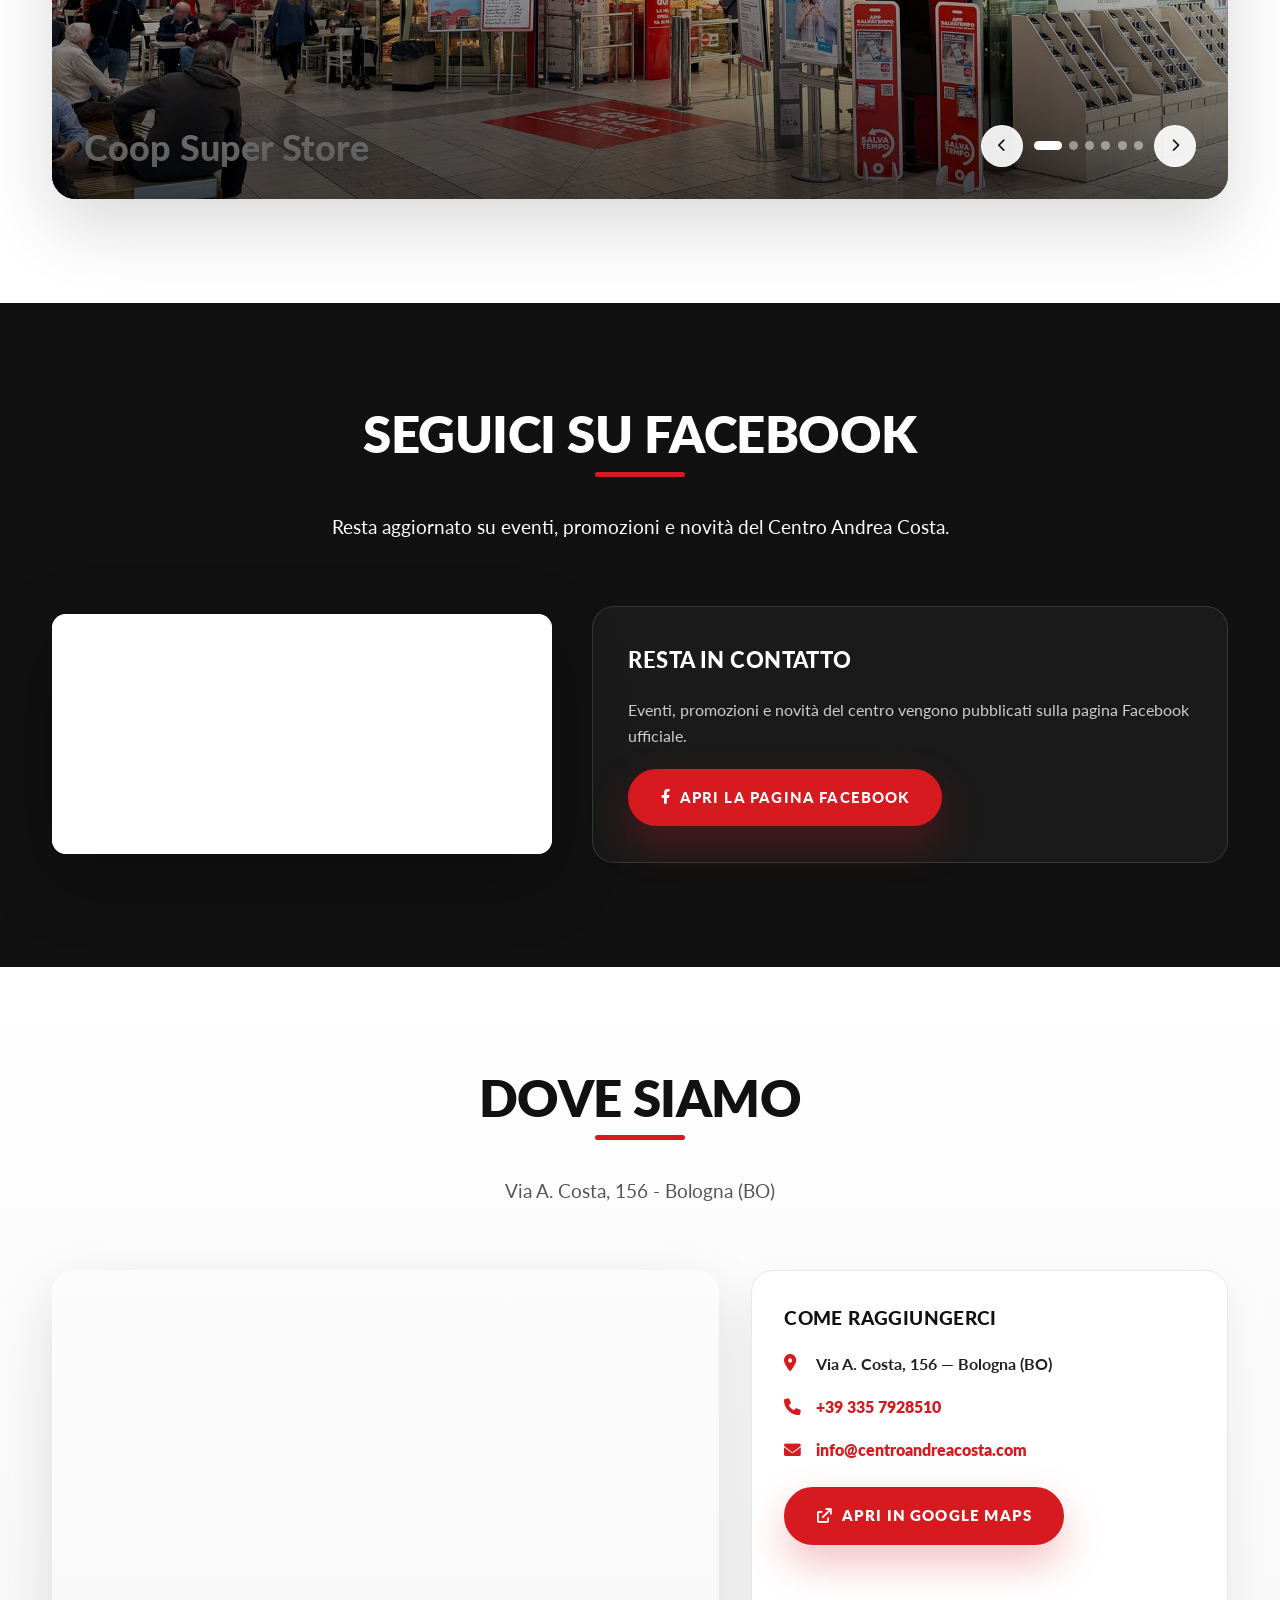
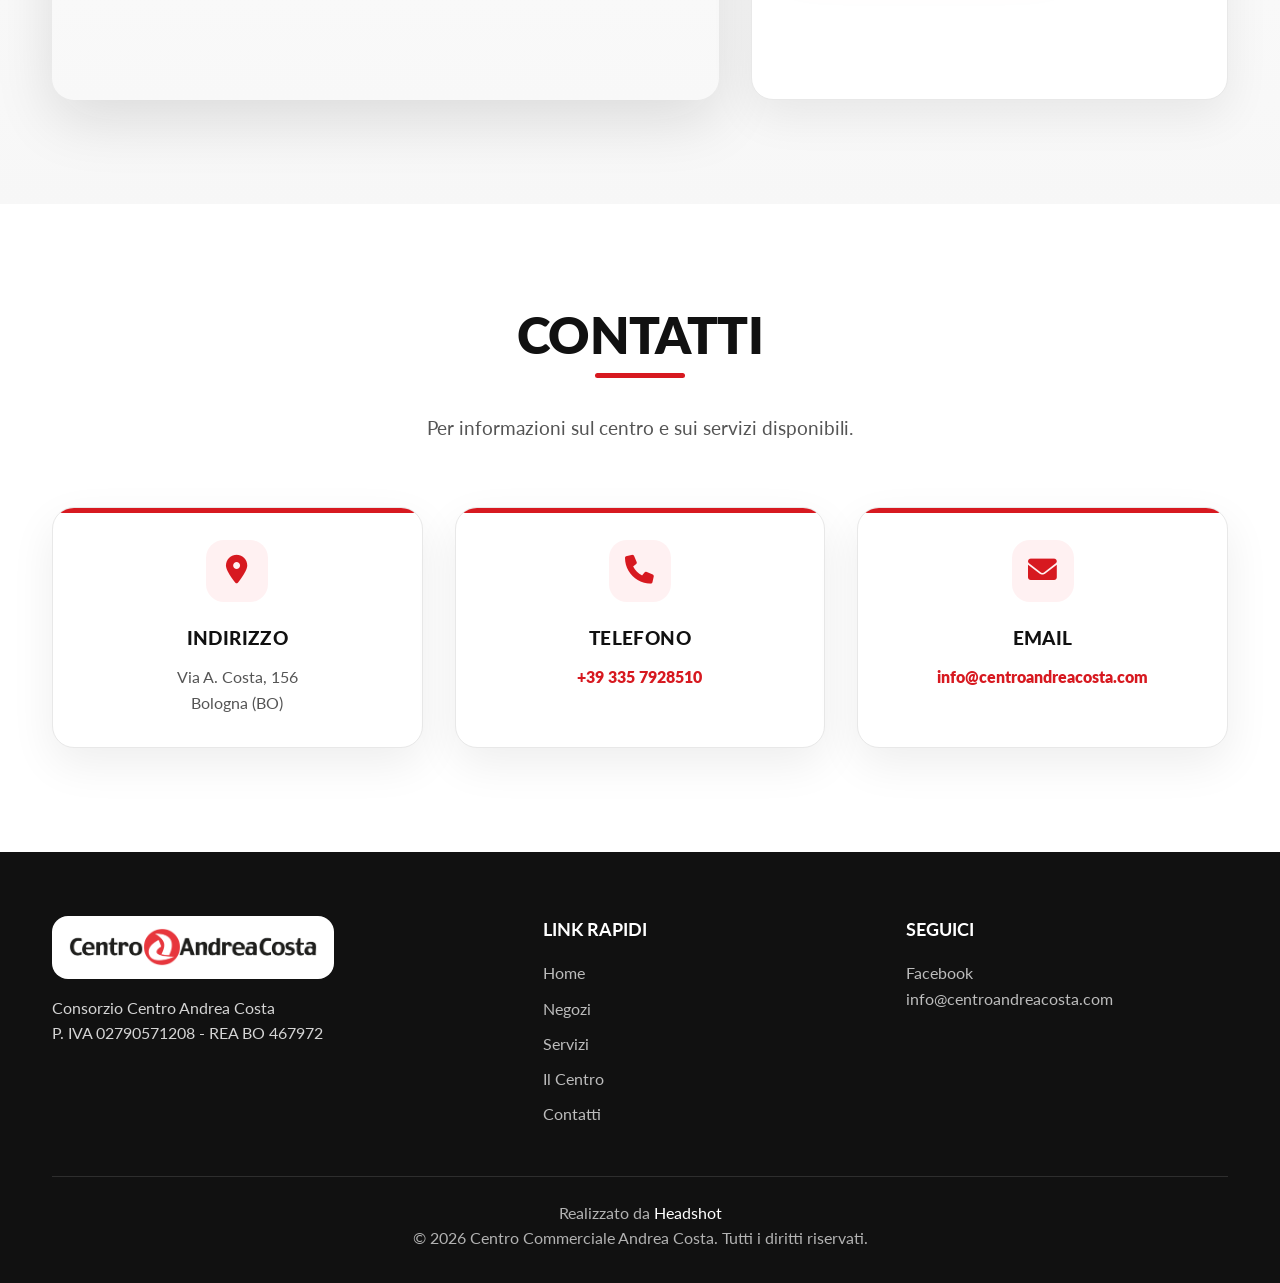
==== commit fa076d77: "merge main into slider branch Resolve conflicts with the latest contact and Facebook fixes on main w" ====
--- a/landing-costa/index.html
+++ b/landing-costa/index.html
@@ -68,10 +68,6 @@
 
     <section id="negozi" class="stores">
         <div class="container">
-            <div class="section-header">
-                <h2 class="section-title">Negozi</h2>
-                <p class="section-subtitle">Le insegne e i servizi presenti nel Centro Andrea Costa.</p>
-            </div>
             <div class="stores-grid">
                 <div class="store-group store-red">
                     <h3>Supermercato</h3>
@@ -239,14 +235,13 @@
                 <h2 class="section-title">Seguici su Facebook</h2>
                 <p class="section-subtitle">Resta aggiornato su eventi, promozioni e novità del Centro Andrea Costa.</p>
             </div>
-            <div class="fb-grid">
-                <div class="facebook-frame">
-                    <iframe class="facebook-timeline" title="Timeline Facebook Centro Andrea Costa" loading="lazy" allow="autoplay; clipboard-write; encrypted-media; picture-in-picture; web-share" src="https://www.facebook.com/plugins/page.php?href=https%3A%2F%2Fwww.facebook.com%2FCentroAndreaCosta%2F&tabs=timeline&width=500&height=720&small_header=false&adapt_container_width=true&hide_cover=false&show_facepile=true"></iframe>
+            <div class="fb-grid fb-grid-basic">
+                <div class="facebook-frame facebook-frame-basic">
+                    <iframe class="facebook-page-card" title="Facebook Centro Andrea Costa" loading="lazy" allow="autoplay; clipboard-write; encrypted-media; picture-in-picture; web-share" src="https://www.facebook.com/plugins/page.php?href=https%3A%2F%2Fwww.facebook.com%2FCentroAndreaCosta%2F&tabs=&width=500&height=240&small_header=false&adapt_container_width=true&hide_cover=false&show_facepile=true"></iframe>
                 </div>
                 <div class="fb-info">
                     <h3>Resta in contatto</h3>
                     <p>Eventi, promozioni e novità del centro vengono pubblicati sulla pagina Facebook ufficiale.</p>
-                    <p>Segui Centro Andrea Costa per non perdere aggiornamenti dalle attività della galleria.</p>
                     <a class="btn" href="https://www.facebook.com/CentroAndreaCosta/" target="_blank" rel="noopener noreferrer">
                         <i class="fab fa-facebook-f" aria-hidden="true"></i>Apri la pagina Facebook
                     </a>
@@ -267,7 +262,7 @@
                     <h3>Come raggiungerci</h3>
                     <p class="row"><i class="fas fa-map-marker-alt" aria-hidden="true"></i>Via A. Costa, 156 &mdash; Bologna (BO)</p>
                     <p class="row"><i class="fas fa-phone" aria-hidden="true"></i><a href="tel:+393357928510">+39 335 7928510</a></p>
-                    <p class="row"><i class="fas fa-envelope" aria-hidden="true"></i><a href="mailto:info@centroandreacosta.it">info@centroandreacosta.it</a></p>
+                    <p class="row"><i class="fas fa-envelope" aria-hidden="true"></i><a href="mailto:info@centroandreacosta.com">info@centroandreacosta.com</a></p>
                     <a class="btn" href="https://www.google.com/maps?q=Via+A.+Costa+156+Bologna" target="_blank" rel="noopener noreferrer">
                         <i class="fas fa-arrow-up-right-from-square" aria-hidden="true"></i>Apri in Google Maps
                     </a>
@@ -296,7 +291,7 @@
                 <div class="contact-card">
                     <div class="contact-icon"><i class="fas fa-envelope"></i></div>
                     <h3>Email</h3>
-                    <p><a href="mailto:info@centroandreacosta.it">info@centroandreacosta.it</a></p>
+                    <p><a href="mailto:info@centroandreacosta.com">info@centroandreacosta.com</a></p>
                 </div>
             </div>
         </div>
@@ -323,7 +318,7 @@
                 <div class="footer-col">
                     <h3>Seguici</h3>
                     <p><a href="https://www.facebook.com/CentroAndreaCosta/" target="_blank" rel="noopener">Facebook</a></p>
-                    <p><a href="mailto:info@centroandreacosta.it">info@centroandreacosta.it</a></p>
+                    <p><a href="mailto:info@centroandreacosta.com">info@centroandreacosta.com</a></p>
                 </div>
             </div>
             <div class="footer-bottom">
--- a/landing-costa/style.css
+++ b/landing-costa/style.css
@@ -361,10 +361,10 @@
 }
 
 .stores-grid {
-    align-items: stretch;
+    align-items: start;
     display: grid;
-    gap: 1.25rem;
-    grid-template-columns: repeat(auto-fill, minmax(240px, 1fr));
+    gap: 1rem;
+    grid-template-columns: repeat(auto-fit, minmax(200px, 1fr));
 }
 
 .store-group {
@@ -654,6 +654,10 @@
     width: 100%;
 }
 
+.facebook-frame-basic {
+    background: var(--bg-white);
+}
+
 .facebook-timeline {
     background: var(--bg-white);
     border: 0;
@@ -663,6 +667,15 @@
     width: 100%;
 }
 
+.facebook-page-card {
+    background: var(--bg-white);
+    border: 0;
+    border-radius: 14px;
+    display: block;
+    height: 240px;
+    width: 100%;
+}
+
 .fb-info {
     background: rgba(255, 255, 255, 0.04);
     border: 1px solid rgba(255, 255, 255, 0.12);
@@ -692,9 +705,36 @@
     align-self: flex-start;
 }
 
+.fb-info-single {
+    margin: 0 auto;
+    max-width: 720px;
+    text-align: center;
+}
+
+.fb-info-single .btn {
+    align-self: center;
+}
+
+.fb-badge {
+    align-items: center;
+    background: var(--primary-red);
+    border-radius: 50%;
+    box-shadow: 0 18px 40px rgba(215, 25, 32, 0.25);
+    color: var(--bg-white);
+    display: inline-flex;
+    height: 58px;
+    justify-content: center;
+    margin: 0 auto 0.4rem;
+    width: 58px;
+}
+
 @media (min-width: 900px) {
     .fb-grid {
         grid-template-columns: minmax(0, 500px) 1fr;
+    }
+
+    .fb-grid-basic {
+        align-items: center;
     }
 
     .facebook-frame {
@@ -762,7 +802,12 @@
 
 .location-card .btn {
     align-self: flex-start;
+    color: var(--bg-white);
     margin-top: 0.4rem;
+}
+
+.location-card .btn:hover {
+    color: var(--bg-white);
 }
 
 @media (min-width: 900px) {
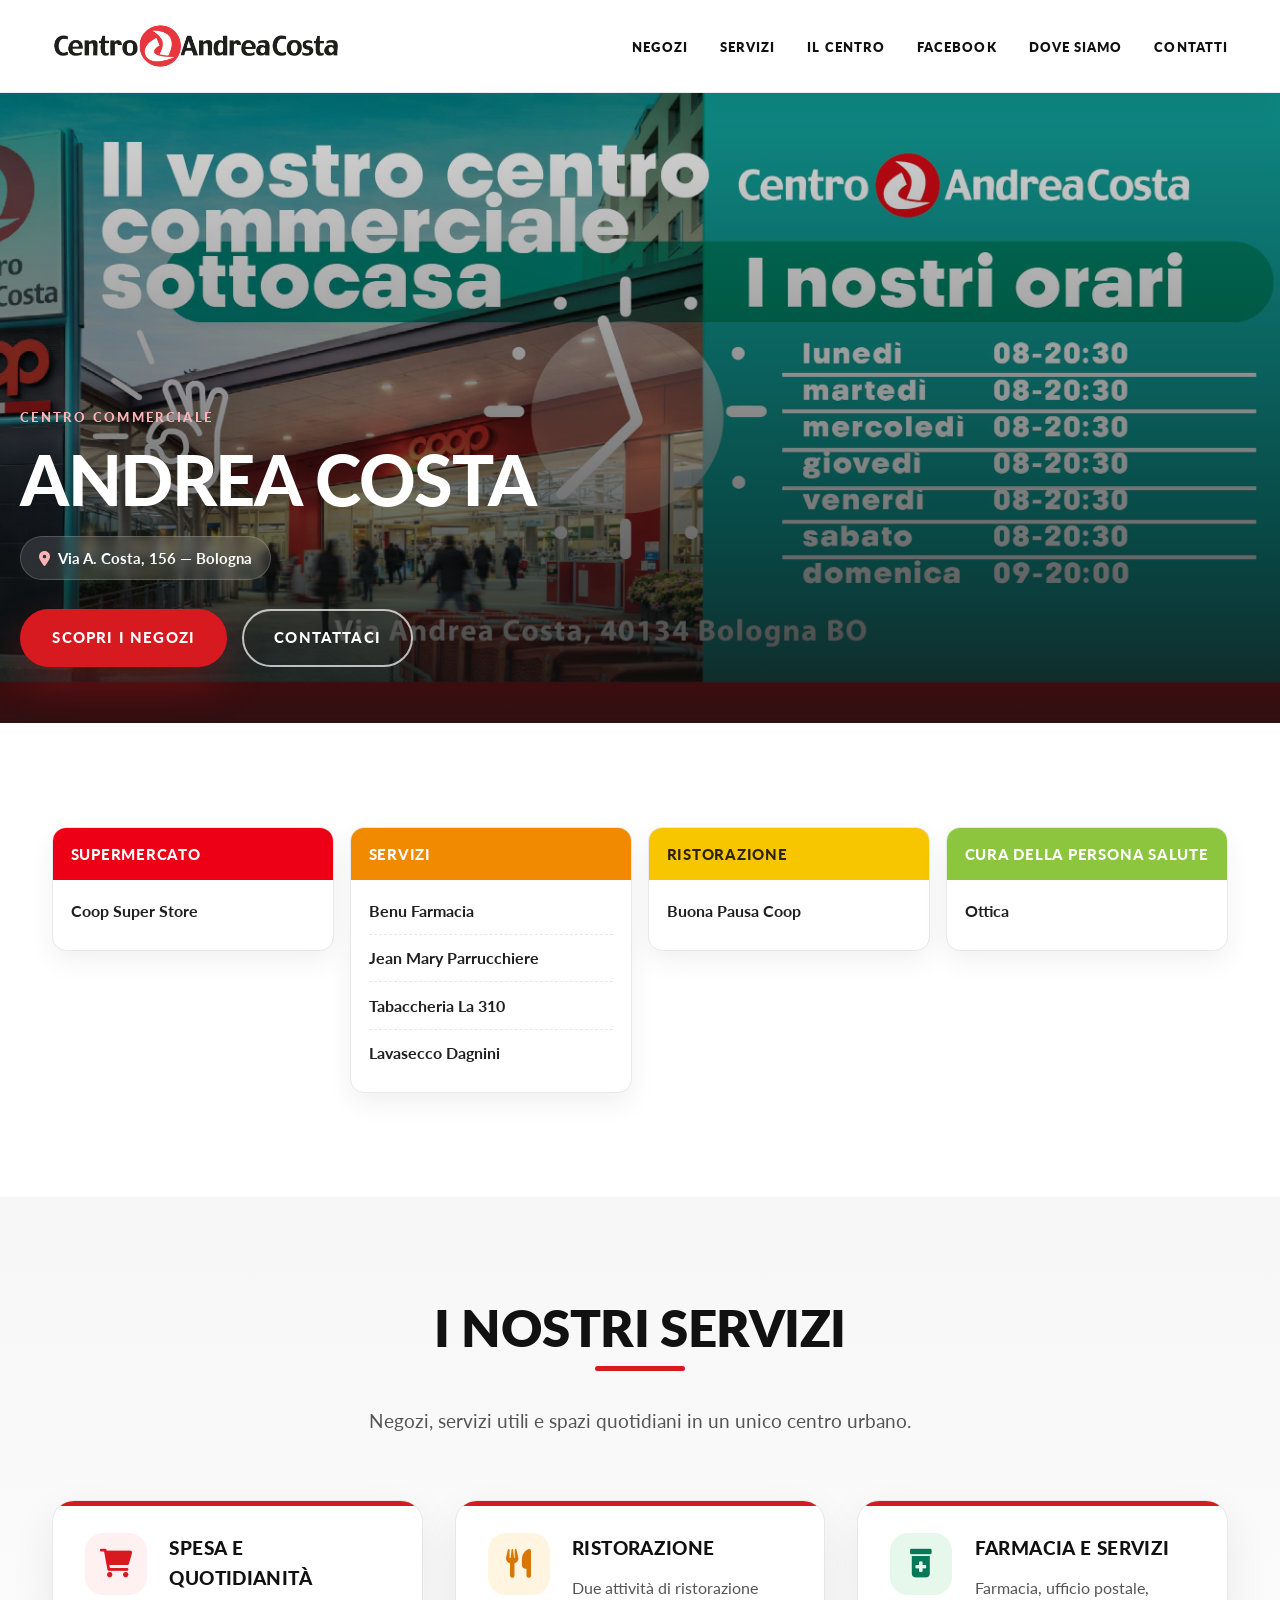
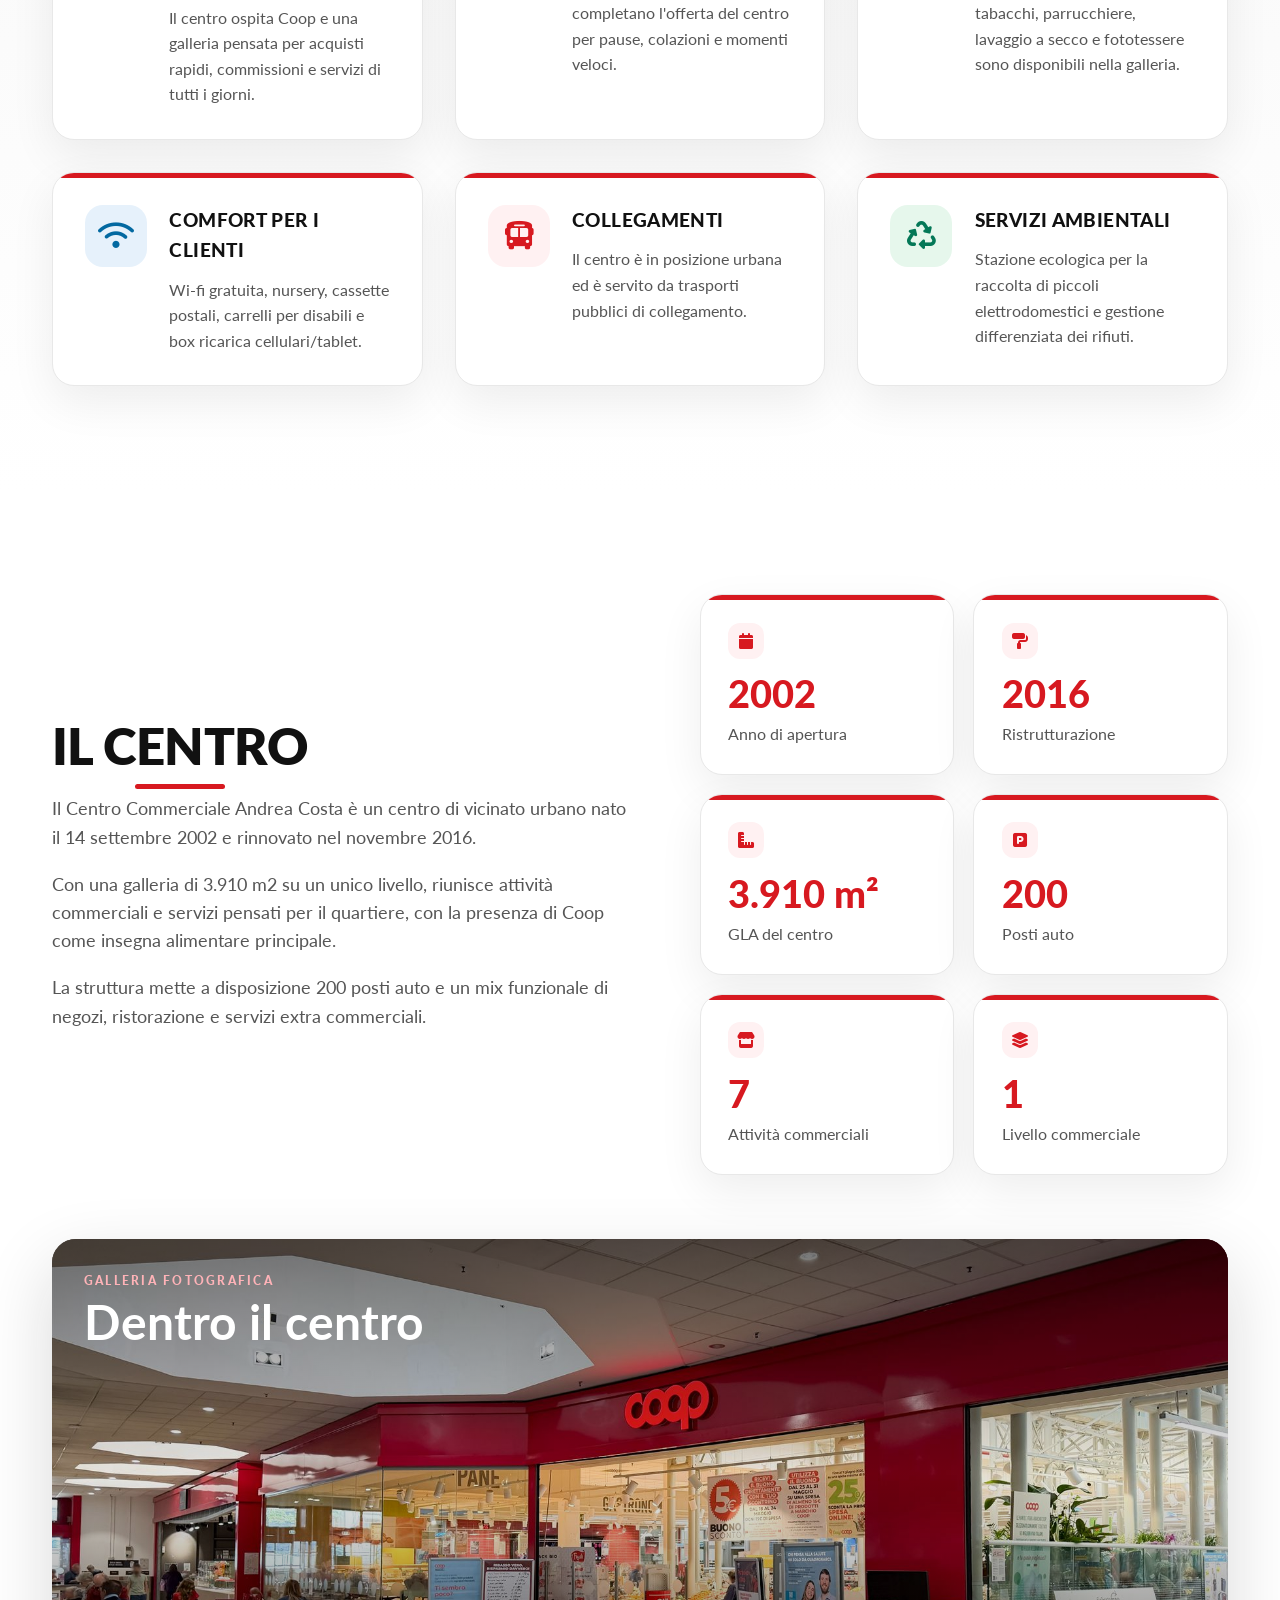
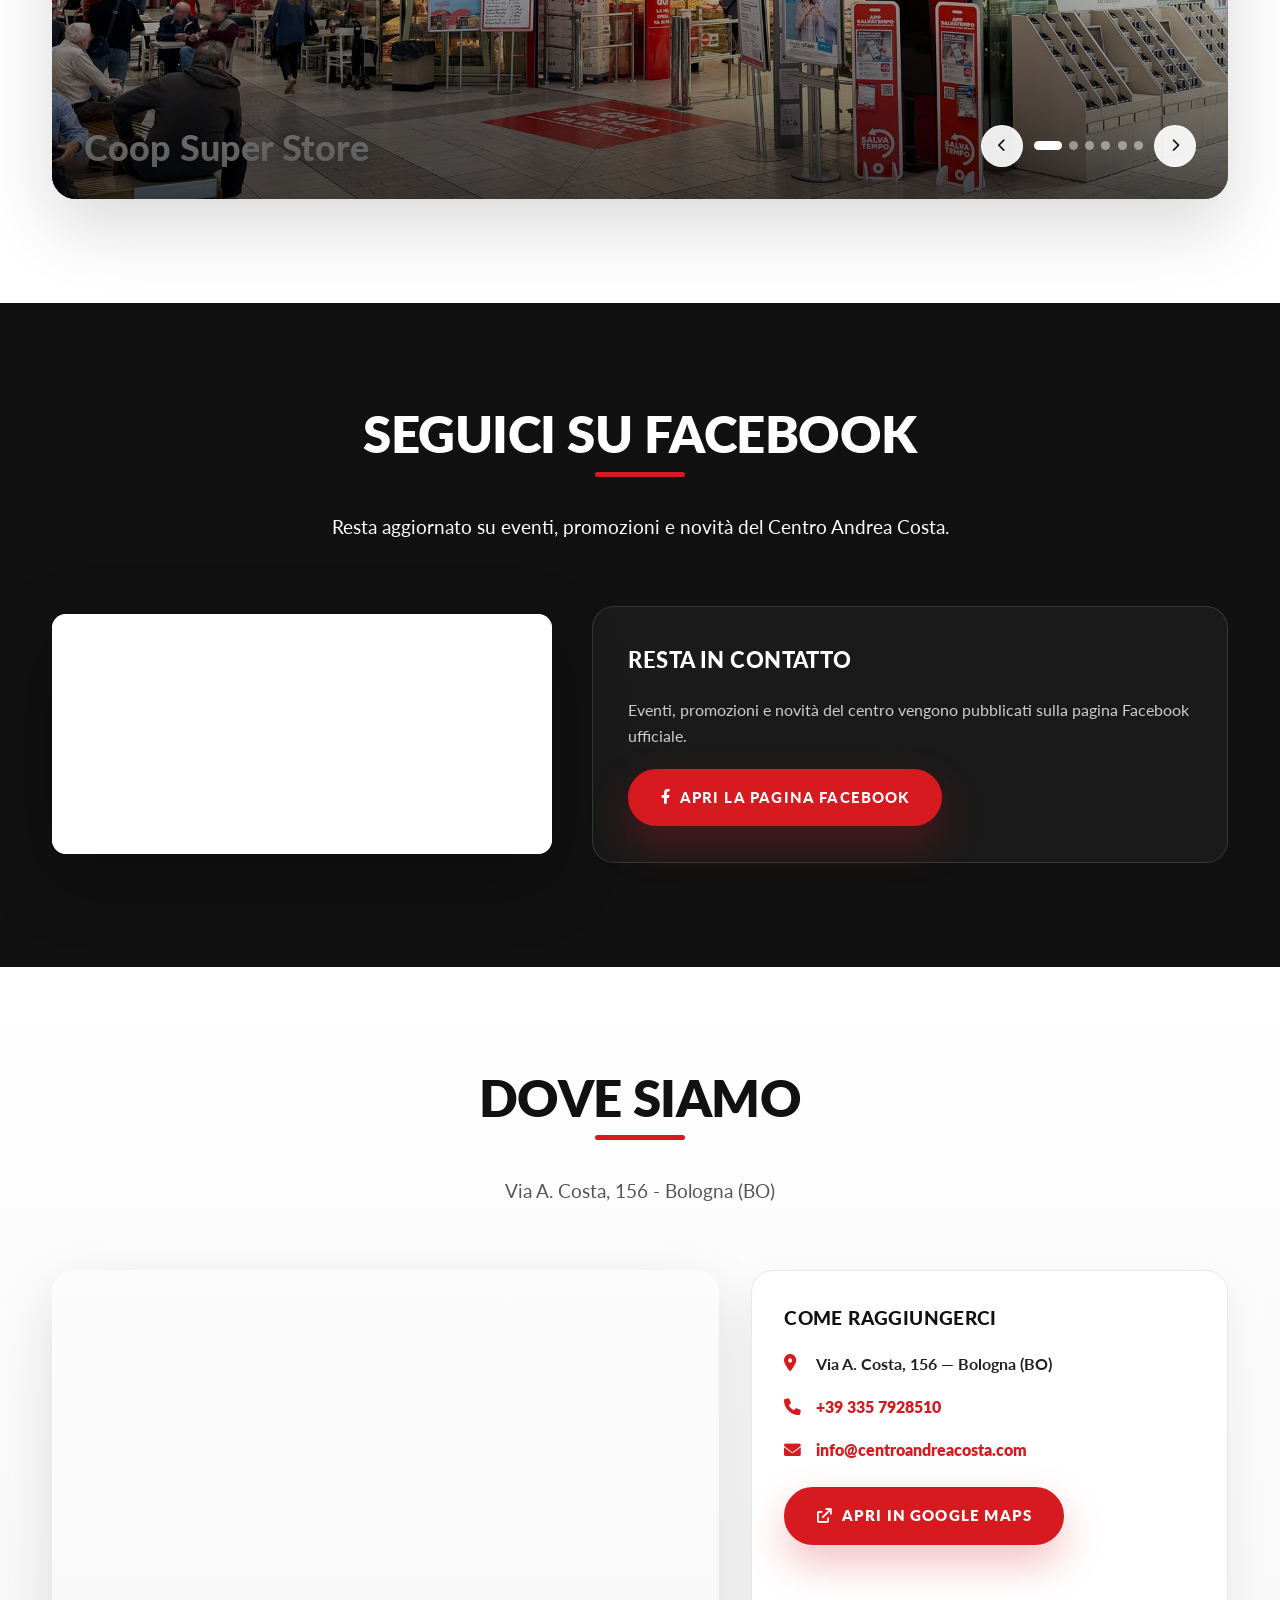
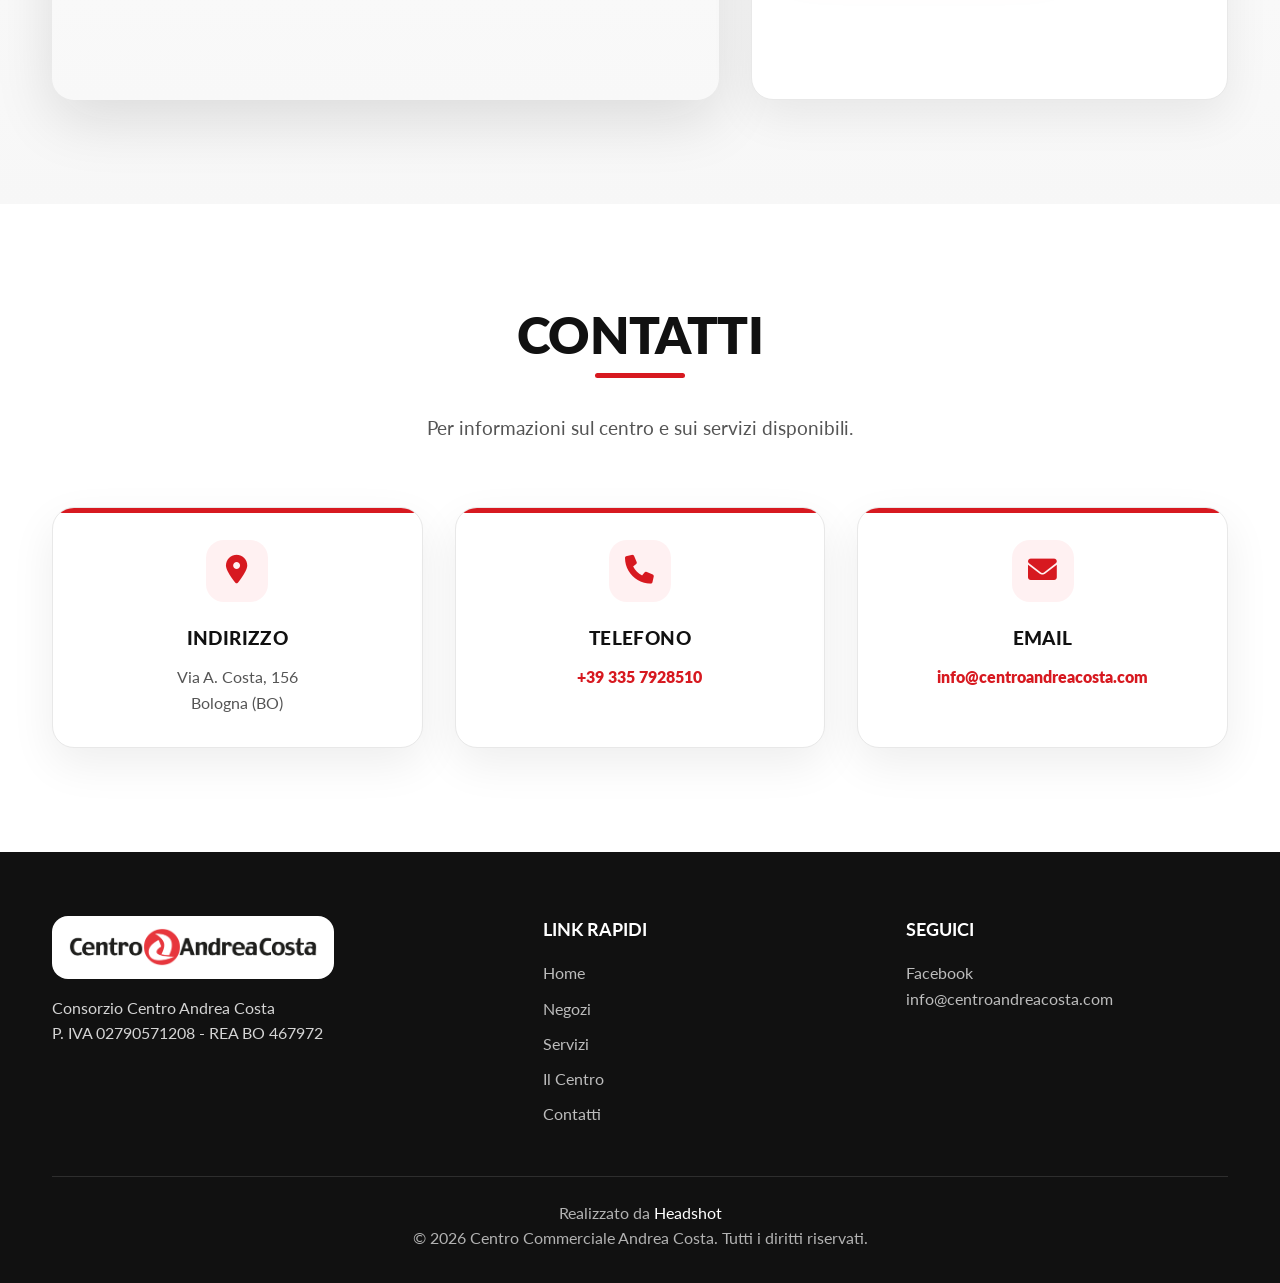
==== commit 0af43450: "fix: restore static hero banners Restore the original static hero image blocks from versioning for b" ====
--- a/landing-costa/index.html
+++ b/landing-costa/index.html
@@ -10,7 +10,7 @@
     <link rel="preconnect" href="https://fonts.gstatic.com" crossorigin>
     <link href="https://fonts.googleapis.com/css2?family=Lato:wght@300;400;700;900&display=swap" rel="stylesheet">
     <link rel="stylesheet" href="https://cdnjs.cloudflare.com/ajax/libs/font-awesome/6.0.0/css/all.min.css">
-    <link rel="stylesheet" href="style.css">
+    <link rel="stylesheet" href="style.css?v=20260603">
 </head>
 
 <body>
@@ -38,30 +38,17 @@
     </header>
 
     <section id="home" class="hero" aria-label="Centro Commerciale Andrea Costa">
-        <div class="hero-inner media-slider" data-slider data-autoplay="true">
-            <div class="slider-track">
-                <img class="hero-banner slider-slide is-active" src="assets/gallery/AC_esterno.jpg" alt="Esterno del Centro Commerciale Andrea Costa" loading="eager" fetchpriority="high">
-                <img class="hero-banner slider-slide" src="assets/gallery/AC_foto1.jpg" alt="Galleria del Centro Commerciale Andrea Costa" loading="lazy">
-                <img class="hero-banner slider-slide" src="assets/gallery/AC_foto2.jpg" alt="Spazi interni del Centro Andrea Costa" loading="lazy">
-                <img class="hero-banner slider-slide" src="assets/gallery/AC_foto3.jpg" alt="Percorso negozi del Centro Andrea Costa" loading="lazy">
-                <img class="hero-banner slider-slide" src="assets/gallery/AC_foto4.jpg" alt="Dettaglio della galleria Andrea Costa" loading="lazy">
-            </div>
+        <div class="hero-inner">
+            <img class="hero-banner" src="assets/costa-banner.jpg" alt="Centro Commerciale Andrea Costa" loading="eager" fetchpriority="high">
             <div class="hero-overlay" aria-hidden="true"></div>
-            <div class="hero-content">
-                <div class="container">
-                    <p class="hero-eyebrow">Centro Commerciale</p>
-                    <h1 class="hero-title">Andrea Costa</h1>
-                    <p class="hero-address"><i class="fas fa-location-dot" aria-hidden="true"></i>Via A. Costa, 156 &mdash; Bologna</p>
-                    <div class="hero-ctas">
-                        <a class="btn" href="#negozi">Scopri i negozi</a>
-                        <a class="btn btn-ghost" href="#contatti">Contattaci</a>
-                    </div>
-                </div>
-            </div>
-            <div class="slider-controls hero-slider-controls" aria-label="Foto principali Andrea Costa">
-                <button class="slider-btn" type="button" data-slider-prev aria-label="Foto precedente"><i class="fas fa-chevron-left" aria-hidden="true"></i></button>
-                <div class="slider-dots" data-slider-dots></div>
-                <button class="slider-btn" type="button" data-slider-next aria-label="Foto successiva"><i class="fas fa-chevron-right" aria-hidden="true"></i></button>
+            <div class="container hero-content">
+                <p class="hero-eyebrow">Centro Commerciale</p>
+                <h1 class="hero-title">Andrea Costa</h1>
+                <p class="hero-address"><i class="fas fa-location-dot" aria-hidden="true"></i>Via A. Costa, 156 &mdash; Bologna</p>
+                <div class="hero-ctas">
+                    <a class="btn" href="#negozi">Scopri i negozi</a>
+                    <a class="btn btn-ghost" href="#contatti">Contattaci</a>
+                </div>
             </div>
         </div>
     </section>
--- a/landing-costa/style.css
+++ b/landing-costa/style.css
@@ -913,7 +913,7 @@
     }
 }
 
-@media (max-width: 768px) {
+@media (max-width: 900px) {
     header .container {
         min-height: 78px;
     }
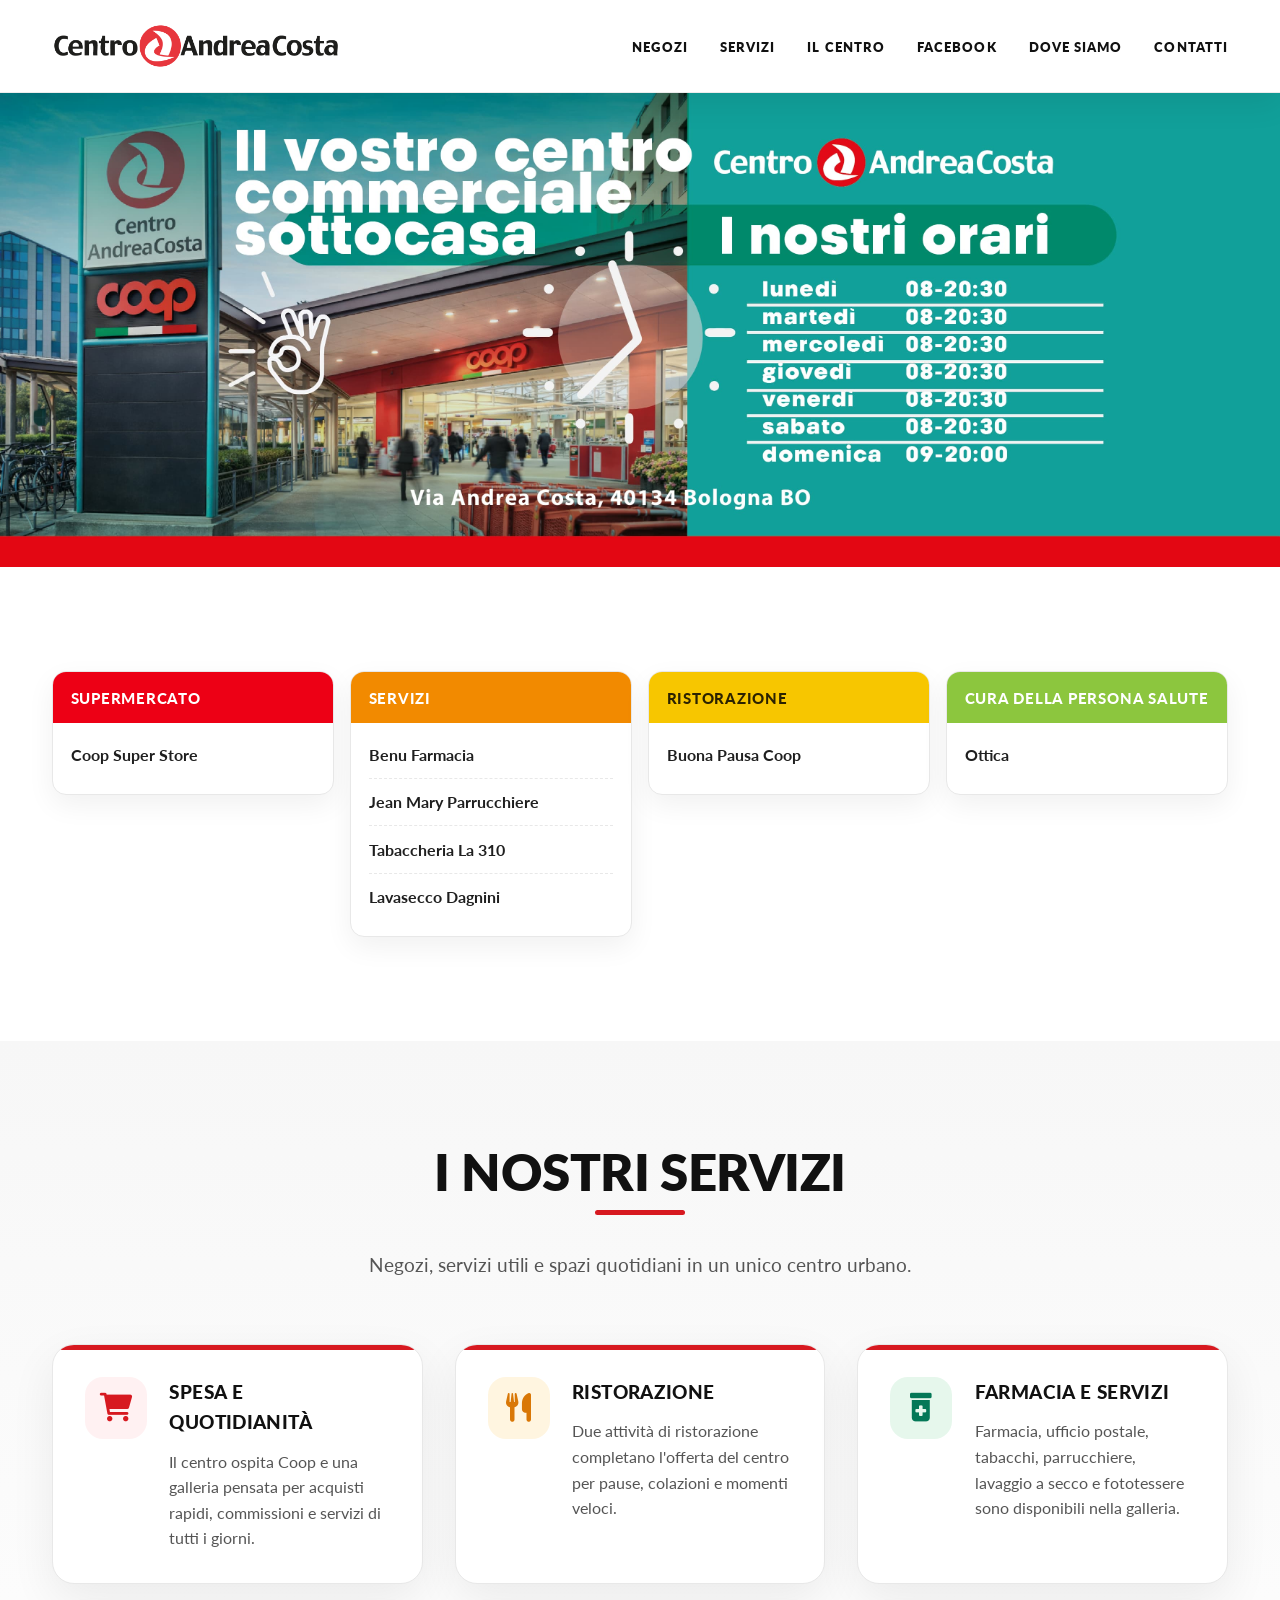
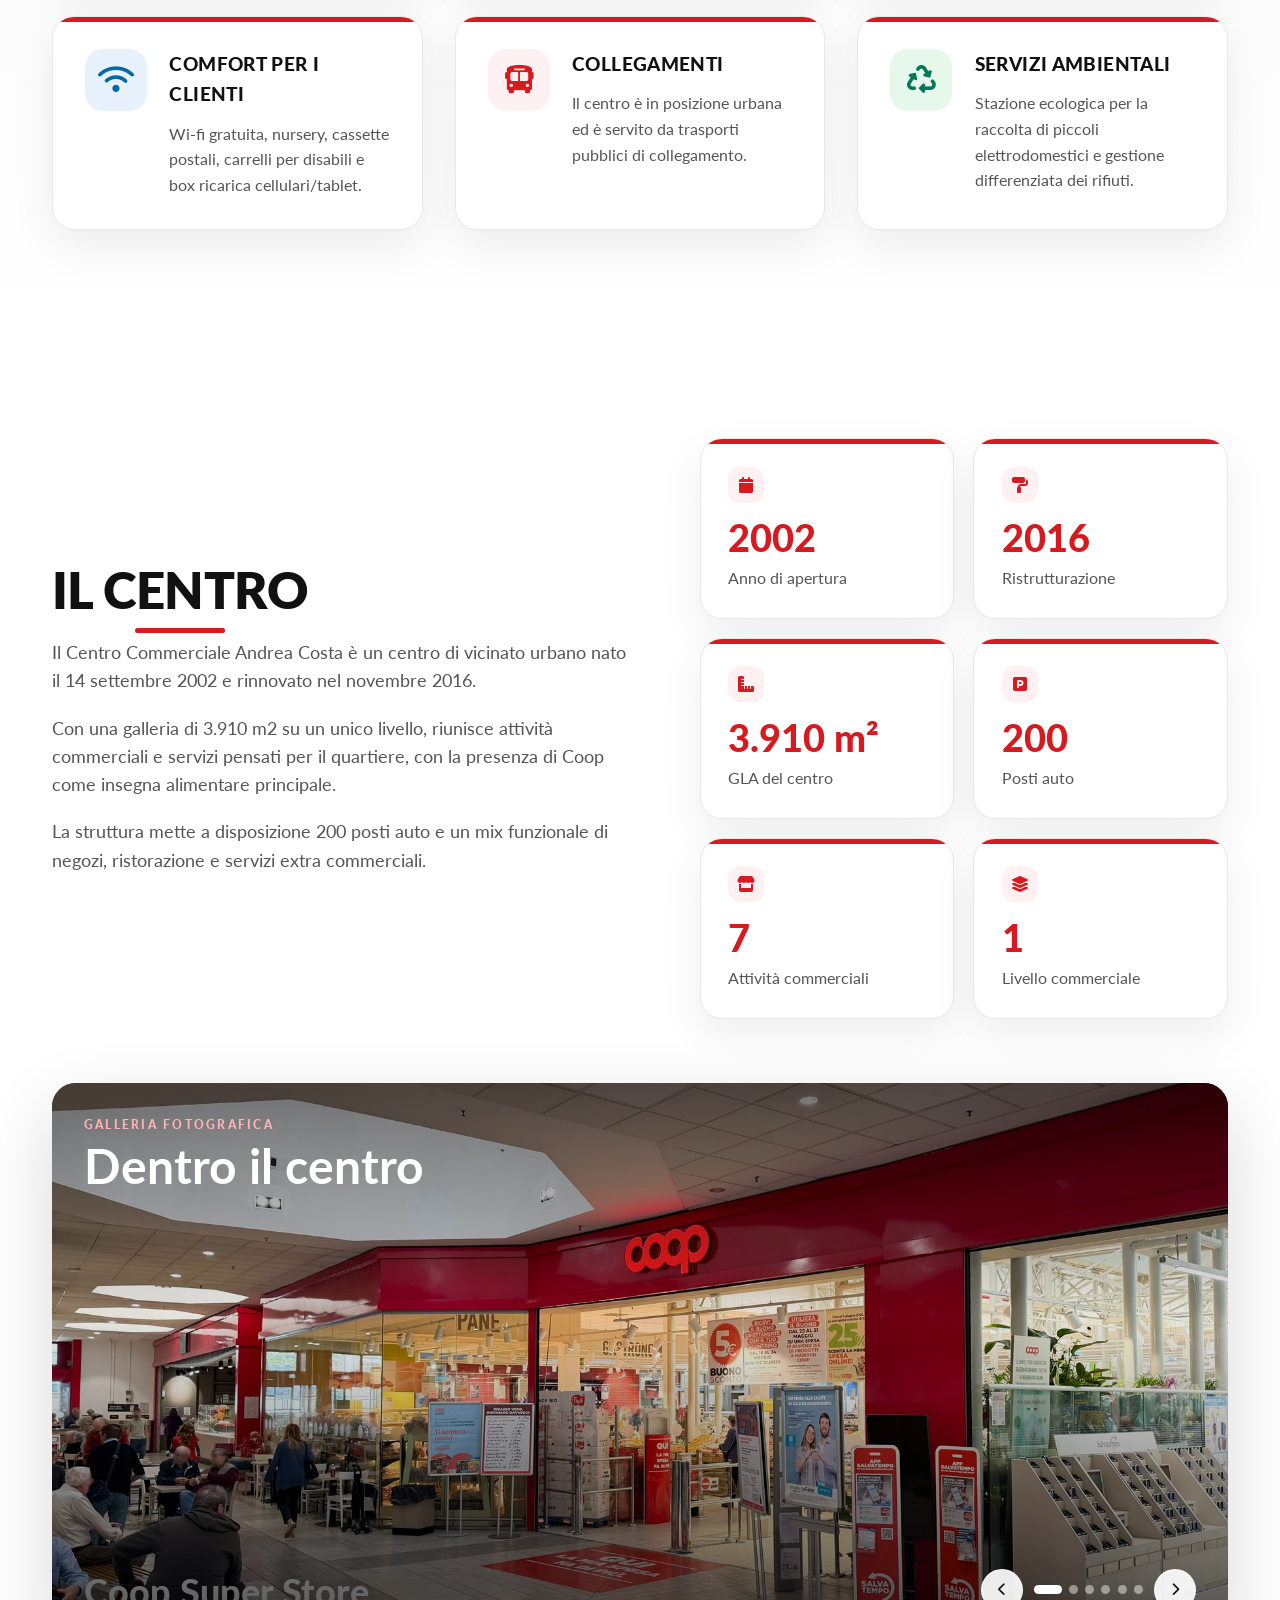
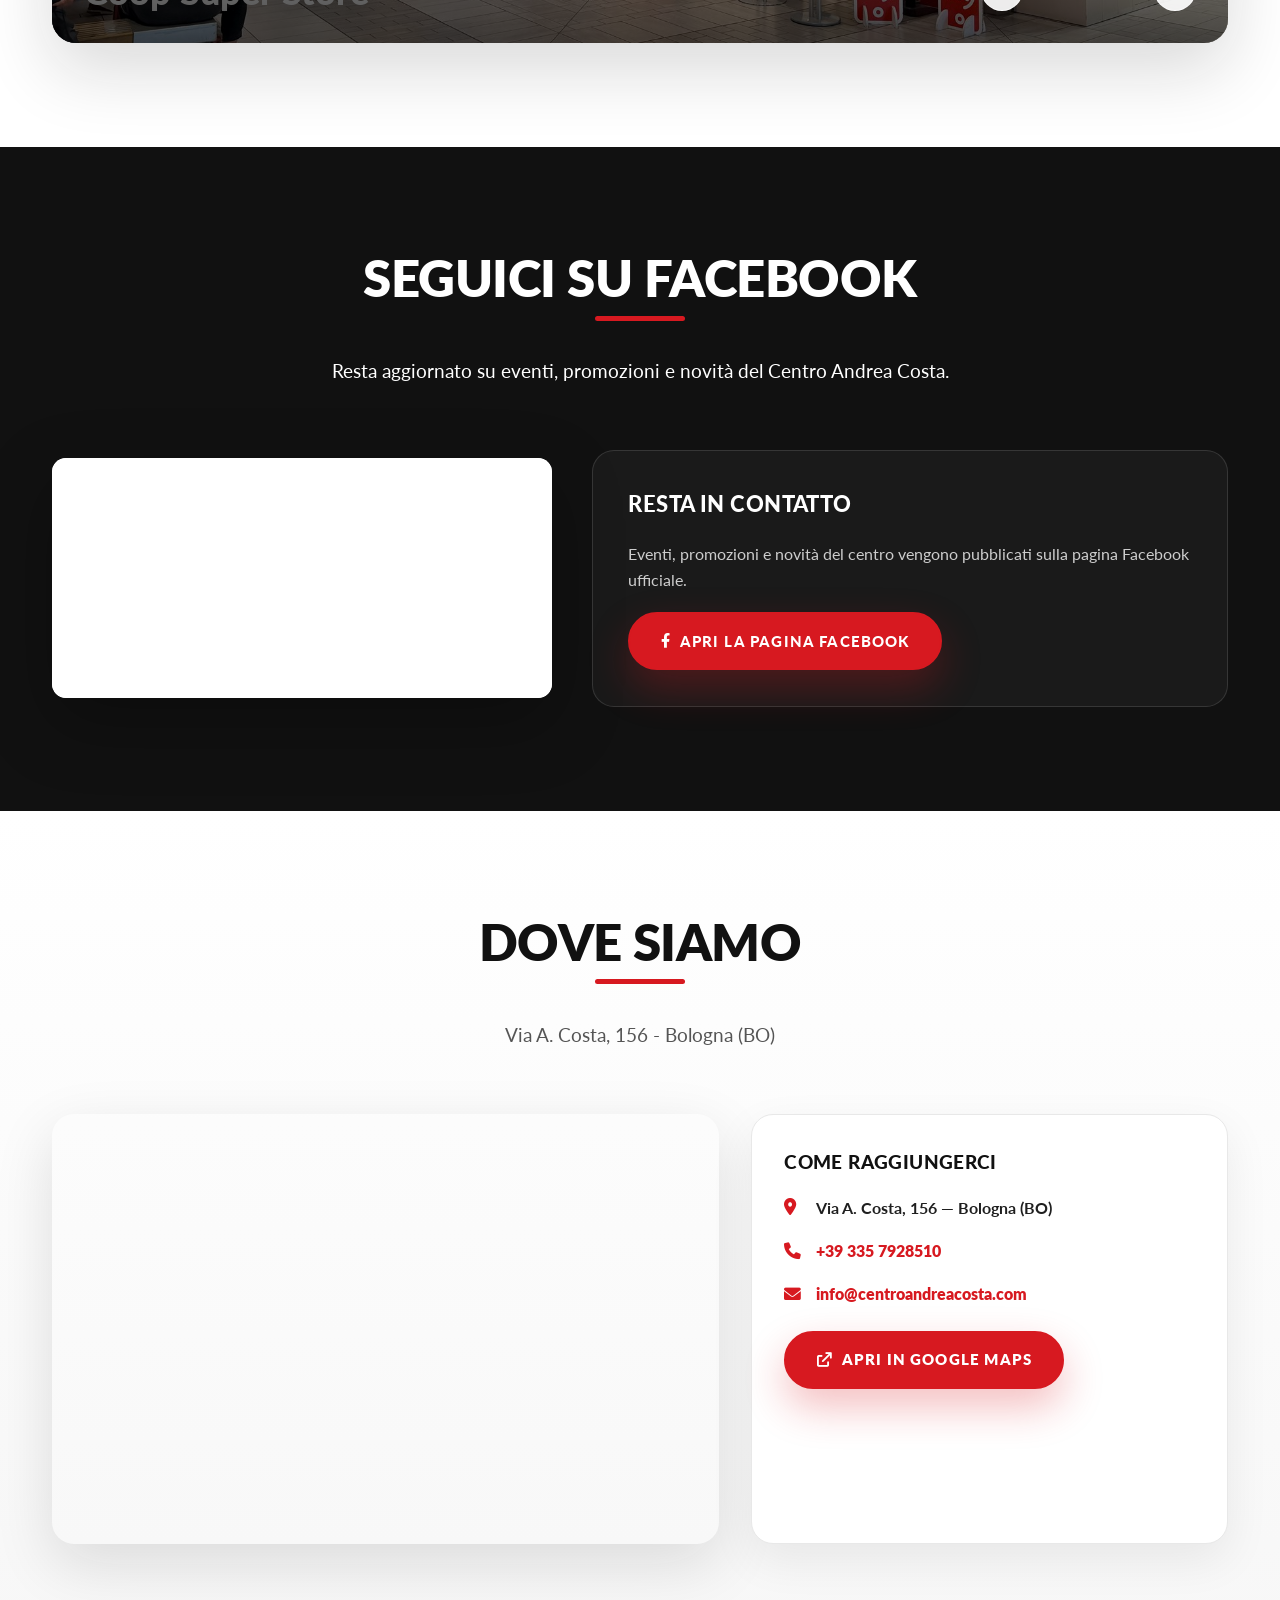
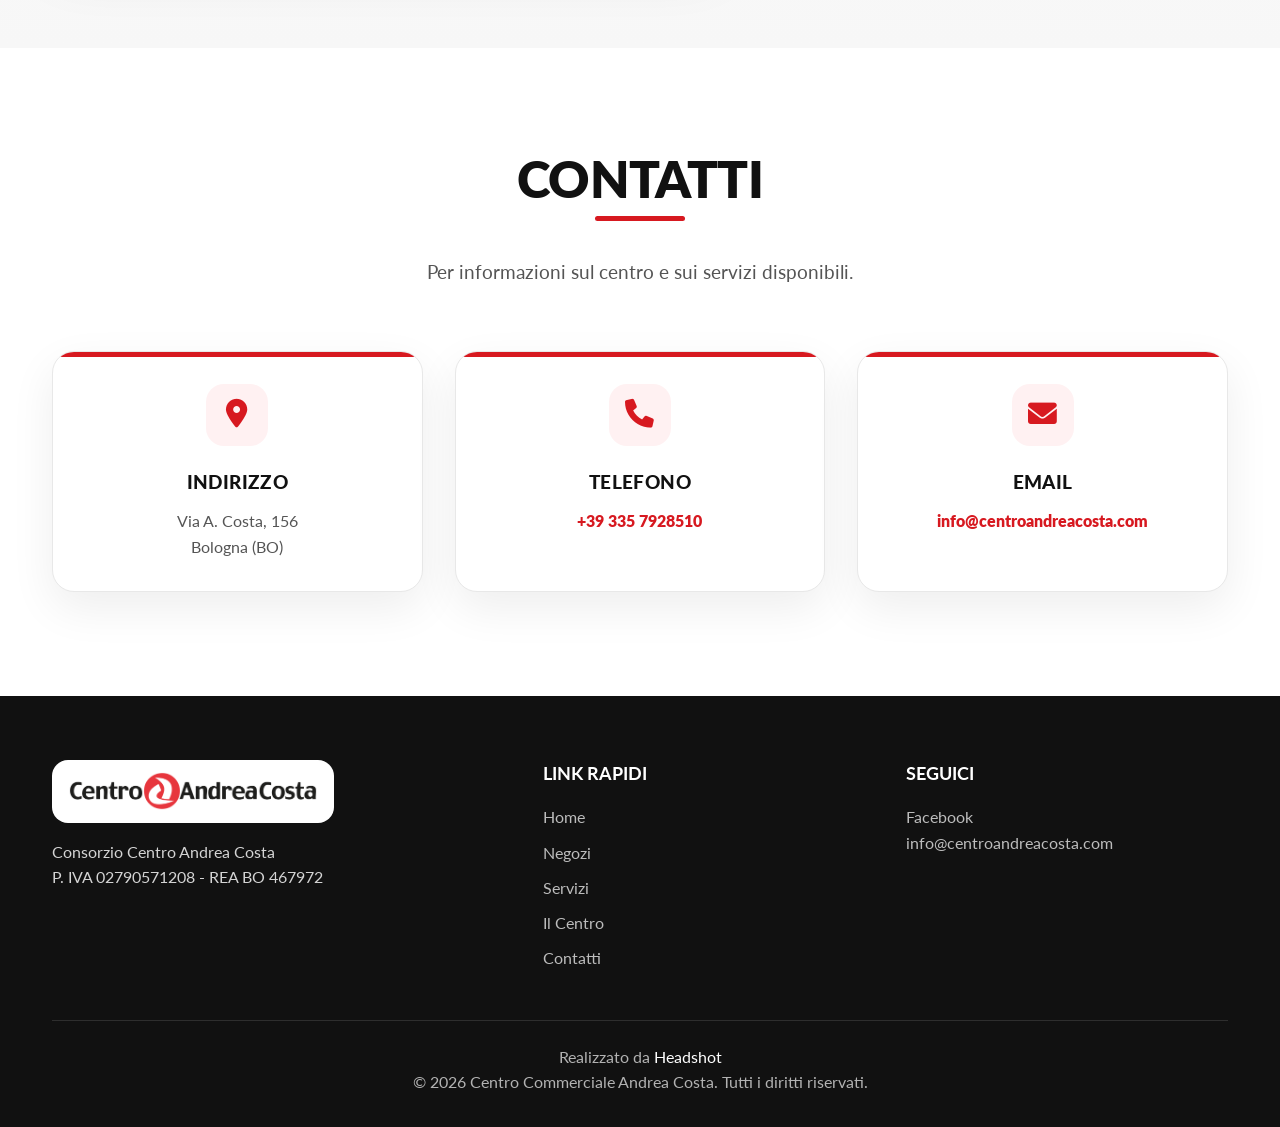
==== commit 5b16b3ee: "fix: remove hero overlay content Keep the original static banner image as the only hero content on b" ====
--- a/landing-costa/index.html
+++ b/landing-costa/index.html
@@ -40,16 +40,6 @@
     <section id="home" class="hero" aria-label="Centro Commerciale Andrea Costa">
         <div class="hero-inner">
             <img class="hero-banner" src="assets/costa-banner.jpg" alt="Centro Commerciale Andrea Costa" loading="eager" fetchpriority="high">
-            <div class="hero-overlay" aria-hidden="true"></div>
-            <div class="container hero-content">
-                <p class="hero-eyebrow">Centro Commerciale</p>
-                <h1 class="hero-title">Andrea Costa</h1>
-                <p class="hero-address"><i class="fas fa-location-dot" aria-hidden="true"></i>Via A. Costa, 156 &mdash; Bologna</p>
-                <div class="hero-ctas">
-                    <a class="btn" href="#negozi">Scopri i negozi</a>
-                    <a class="btn btn-ghost" href="#contatti">Contattaci</a>
-                </div>
-            </div>
         </div>
     </section>
 
--- a/landing-costa/style.css
+++ b/landing-costa/style.css
@@ -120,20 +120,13 @@
 }
 
 .hero-inner {
-    align-items: flex-end;
-    display: flex;
     overflow: hidden;
-    min-height: clamp(420px, 70vh, 640px);
     position: relative;
 }
 
 .hero-banner {
     display: block;
-    height: 100%;
-    inset: 0;
-    object-fit: cover;
-    object-position: center;
-    position: absolute;
+    height: auto;
     width: 100%;
 }
 
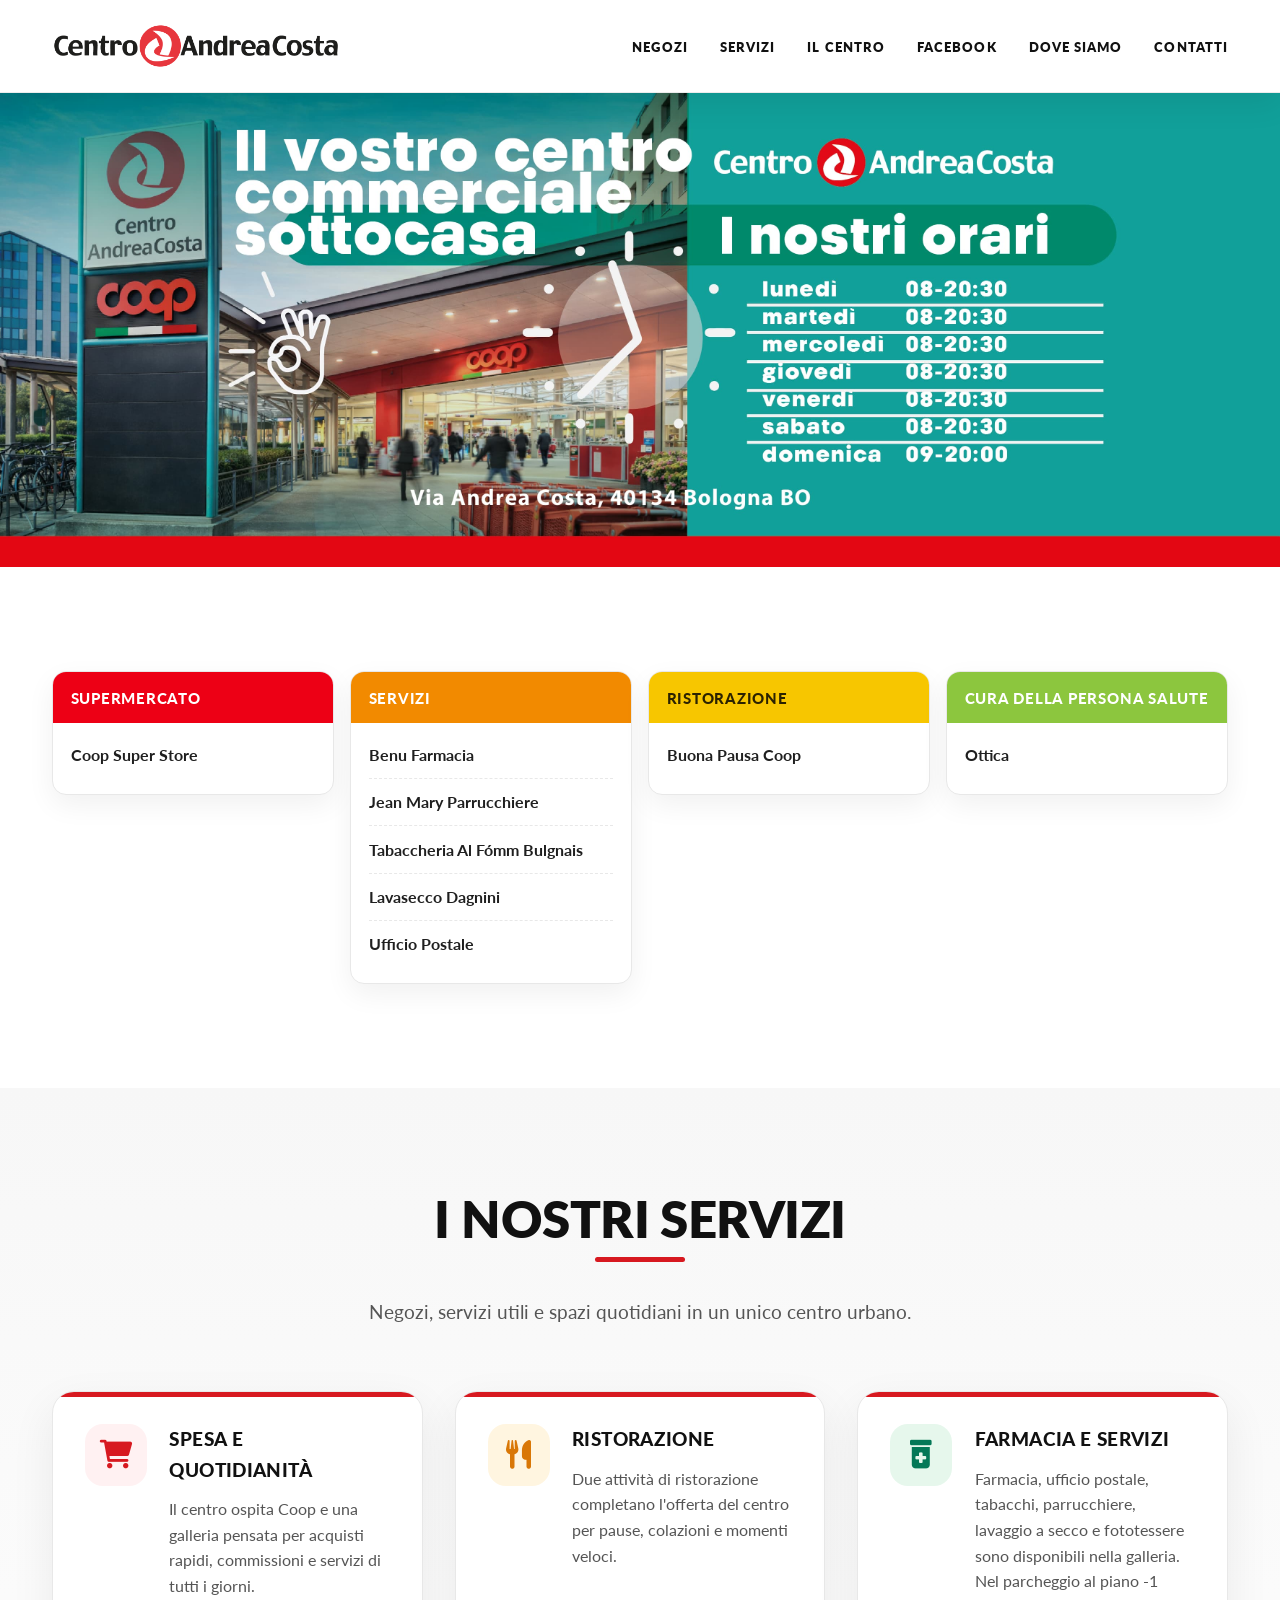
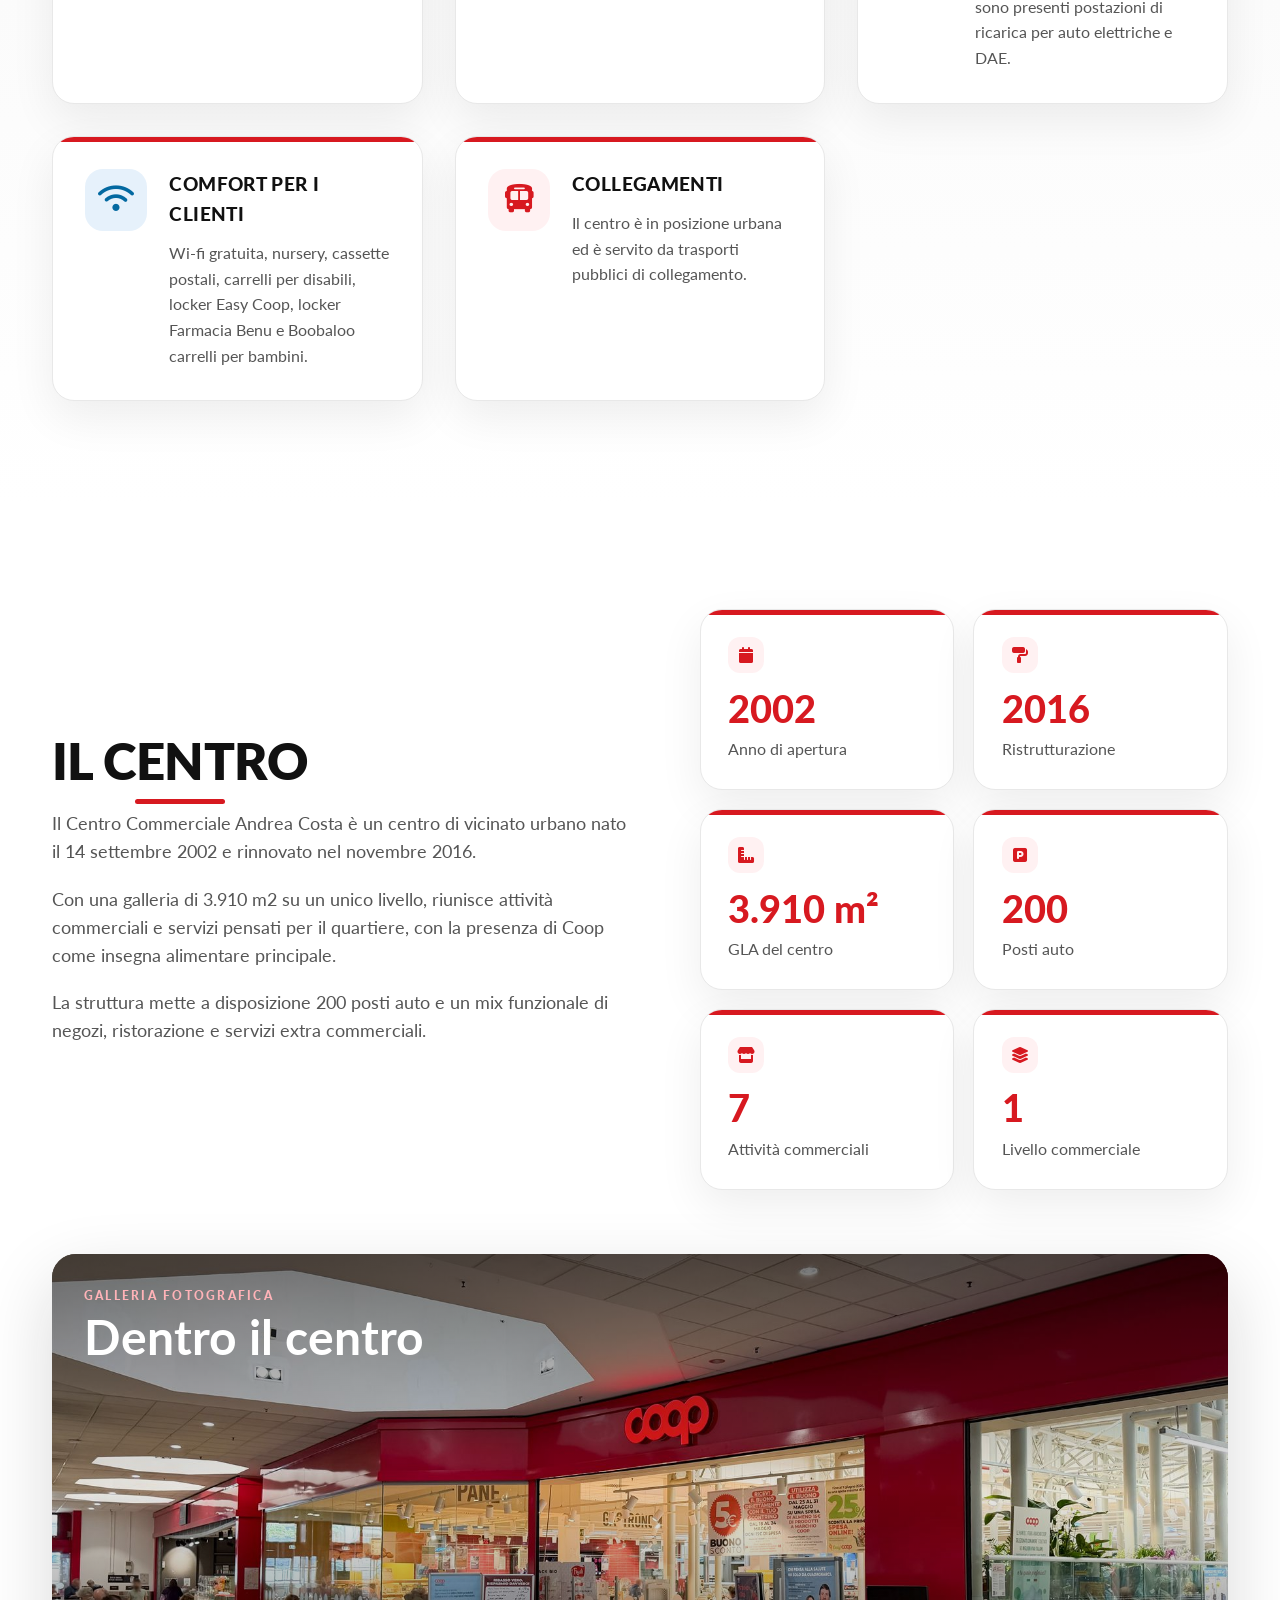
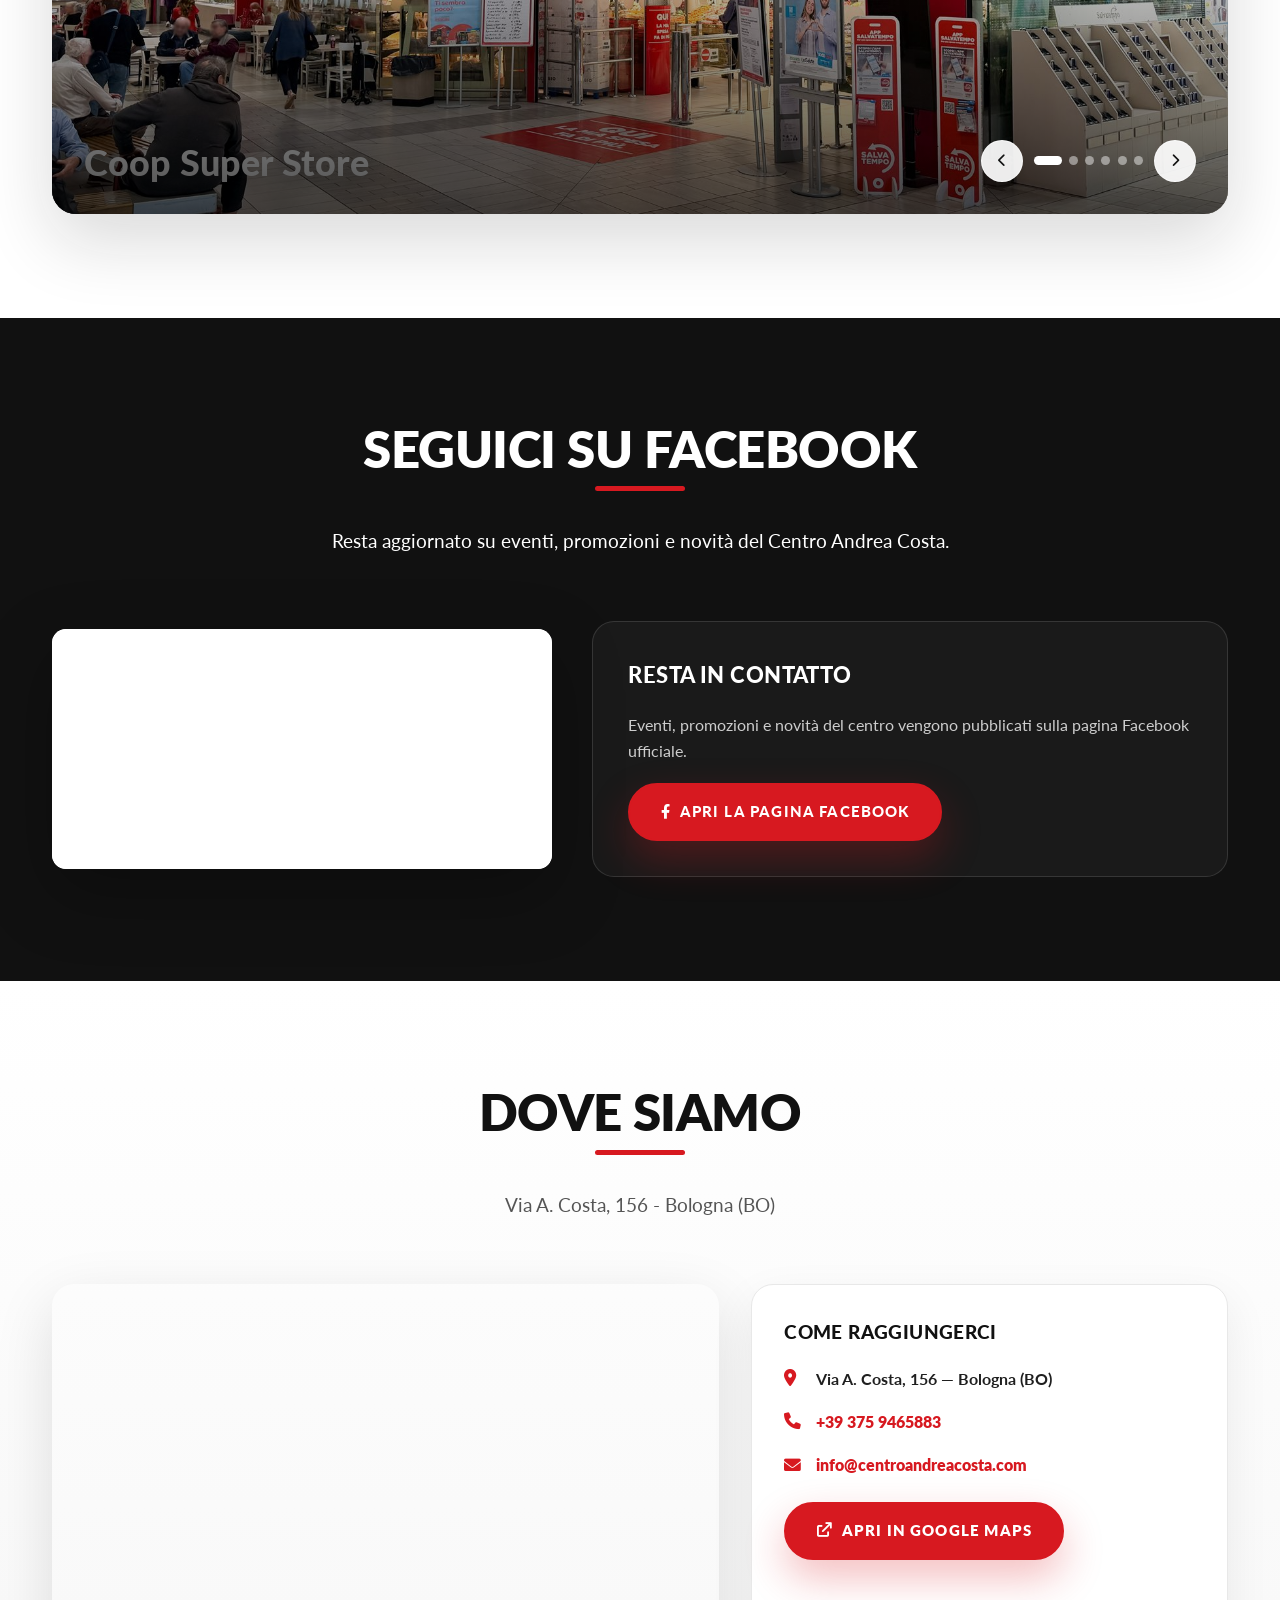
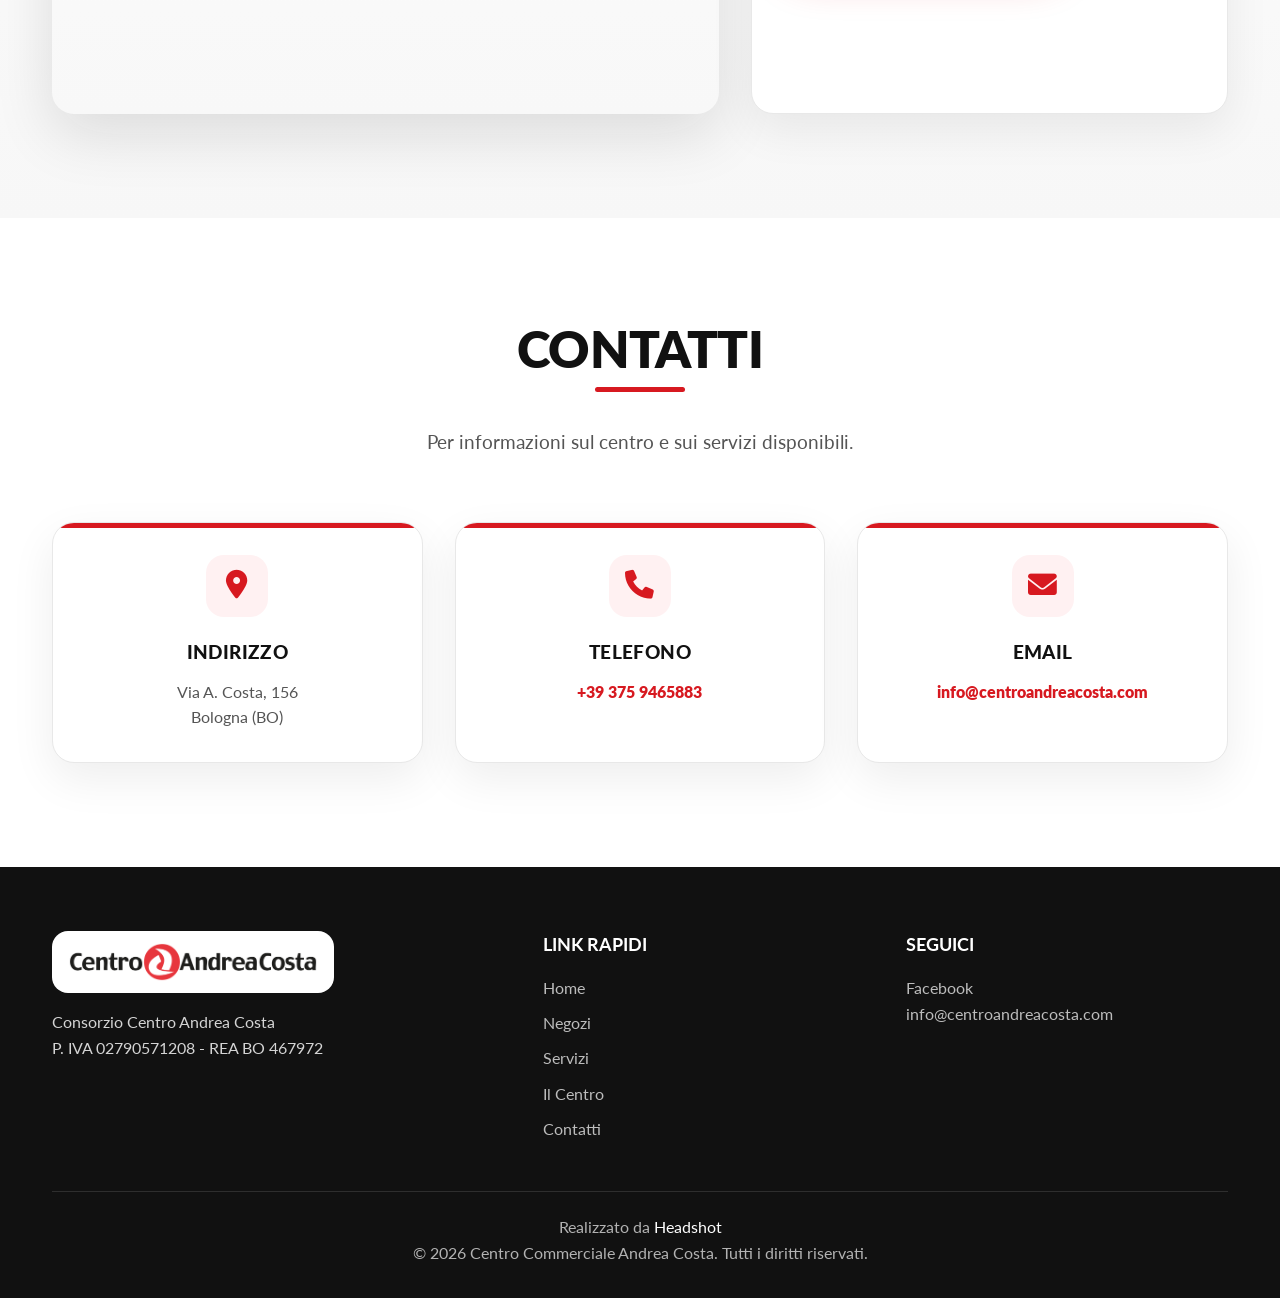
==== commit dd9e100e: "fix: update Andrea Costa public info Update Andrea Costa contact phone, service descriptions, shop l" ====
--- a/landing-costa/index.html
+++ b/landing-costa/index.html
@@ -57,8 +57,9 @@
                     <ul>
                         <li>Benu Farmacia</li>
                         <li>Jean Mary Parrucchiere</li>
-                        <li>Tabaccheria La 310</li>
+                        <li>Tabaccheria Al Fómm Bulgnais</li>
                         <li>Lavasecco Dagnini</li>
+                        <li>Ufficio Postale</li>
                     </ul>
                 </div>
                 <div class="store-group store-yellow">
@@ -102,14 +103,14 @@
                     <div class="icon-box icon-box--mint"><i class="fas fa-prescription-bottle-medical" aria-hidden="true"></i></div>
                     <div class="service-content">
                         <h3>Farmacia e servizi</h3>
-                        <p>Farmacia, ufficio postale, tabacchi, parrucchiere, lavaggio a secco e fototessere sono disponibili nella galleria.</p>
+                        <p>Farmacia, ufficio postale, tabacchi, parrucchiere, lavaggio a secco e fototessere sono disponibili nella galleria. Nel parcheggio al piano -1 sono presenti postazioni di ricarica per auto elettriche e DAE.</p>
                     </div>
                 </article>
                 <article class="service-card">
                     <div class="icon-box icon-box--sky"><i class="fas fa-wifi" aria-hidden="true"></i></div>
                     <div class="service-content">
                         <h3>Comfort per i clienti</h3>
-                        <p>Wi-fi gratuita, nursery, cassette postali, carrelli per disabili e box ricarica cellulari/tablet.</p>
+                        <p>Wi-fi gratuita, nursery, cassette postali, carrelli per disabili, locker Easy Coop, locker Farmacia Benu e Boobaloo carrelli per bambini.</p>
                     </div>
                 </article>
                 <article class="service-card">
@@ -117,13 +118,6 @@
                     <div class="service-content">
                         <h3>Collegamenti</h3>
                         <p>Il centro è in posizione urbana ed è servito da trasporti pubblici di collegamento.</p>
-                    </div>
-                </article>
-                <article class="service-card">
-                    <div class="icon-box icon-box--mint"><i class="fas fa-recycle" aria-hidden="true"></i></div>
-                    <div class="service-content">
-                        <h3>Servizi ambientali</h3>
-                        <p>Stazione ecologica per la raccolta di piccoli elettrodomestici e gestione differenziata dei rifiuti.</p>
                     </div>
                 </article>
             </div>
@@ -189,8 +183,8 @@
                         <figcaption>Jean Mary Parrucchiere</figcaption>
                     </figure>
                     <figure class="gallery-slide slider-slide">
-                        <img src="assets/gallery/AC_fotoTabaccheria.jpg" alt="Tabaccheria La 310 Andrea Costa" loading="lazy">
-                        <figcaption>Tabaccheria La 310</figcaption>
+                        <img src="assets/gallery/AC_fotoTabaccheria.jpg" alt="Tabaccheria Al Fómm Bulgnais Andrea Costa" loading="lazy">
+                        <figcaption>Tabaccheria Al Fómm Bulgnais</figcaption>
                     </figure>
                     <figure class="gallery-slide slider-slide">
                         <img src="assets/gallery/AC_fotoOtticaCoop.jpg" alt="Ottica Coop Andrea Costa" loading="lazy">
@@ -238,7 +232,7 @@
                 <div class="location-card">
                     <h3>Come raggiungerci</h3>
                     <p class="row"><i class="fas fa-map-marker-alt" aria-hidden="true"></i>Via A. Costa, 156 &mdash; Bologna (BO)</p>
-                    <p class="row"><i class="fas fa-phone" aria-hidden="true"></i><a href="tel:+393357928510">+39 335 7928510</a></p>
+                    <p class="row"><i class="fas fa-phone" aria-hidden="true"></i><a href="tel:+393759465883">+39 375 9465883</a></p>
                     <p class="row"><i class="fas fa-envelope" aria-hidden="true"></i><a href="mailto:info@centroandreacosta.com">info@centroandreacosta.com</a></p>
                     <a class="btn" href="https://www.google.com/maps?q=Via+A.+Costa+156+Bologna" target="_blank" rel="noopener noreferrer">
                         <i class="fas fa-arrow-up-right-from-square" aria-hidden="true"></i>Apri in Google Maps
@@ -263,7 +257,7 @@
                 <div class="contact-card">
                     <div class="contact-icon"><i class="fas fa-phone"></i></div>
                     <h3>Telefono</h3>
-                    <p><a href="tel:+393357928510">+39 335 7928510</a></p>
+                    <p><a href="tel:+393759465883">+39 375 9465883</a></p>
                 </div>
                 <div class="contact-card">
                     <div class="contact-icon"><i class="fas fa-envelope"></i></div>
